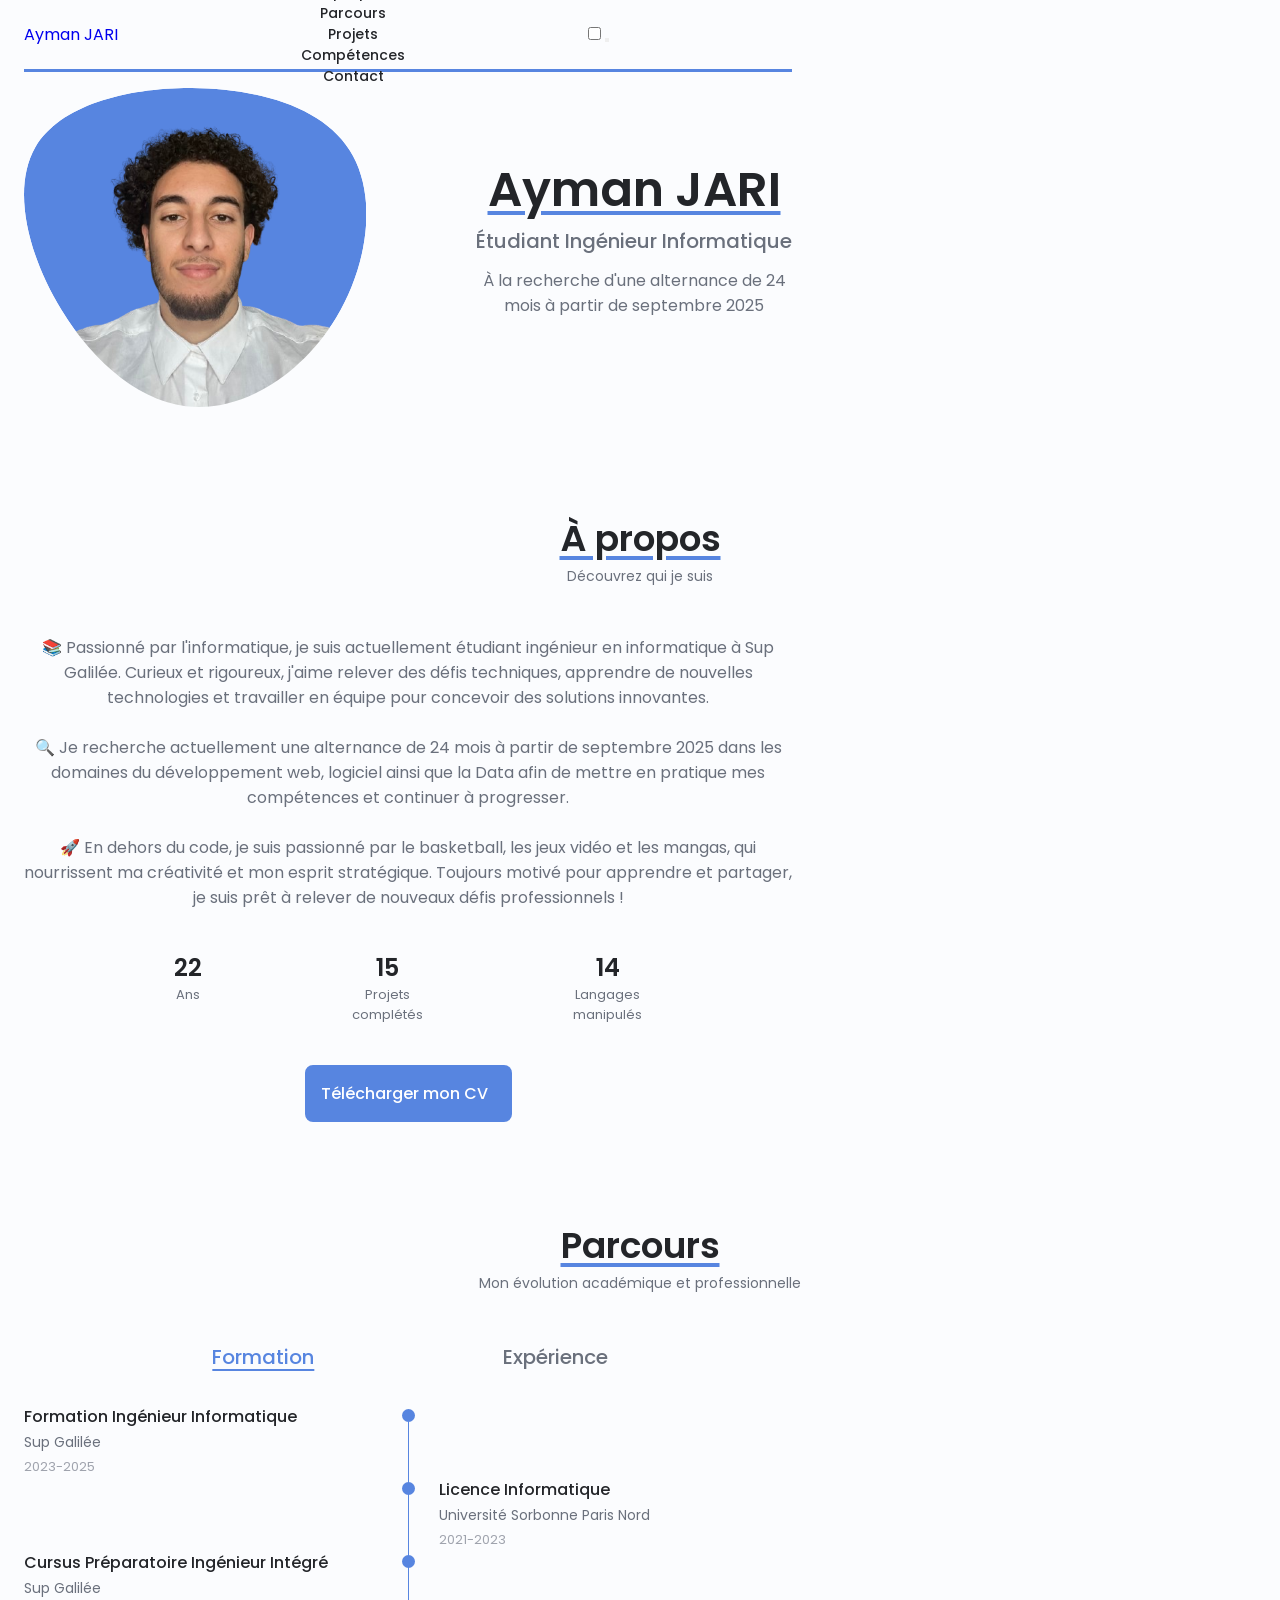
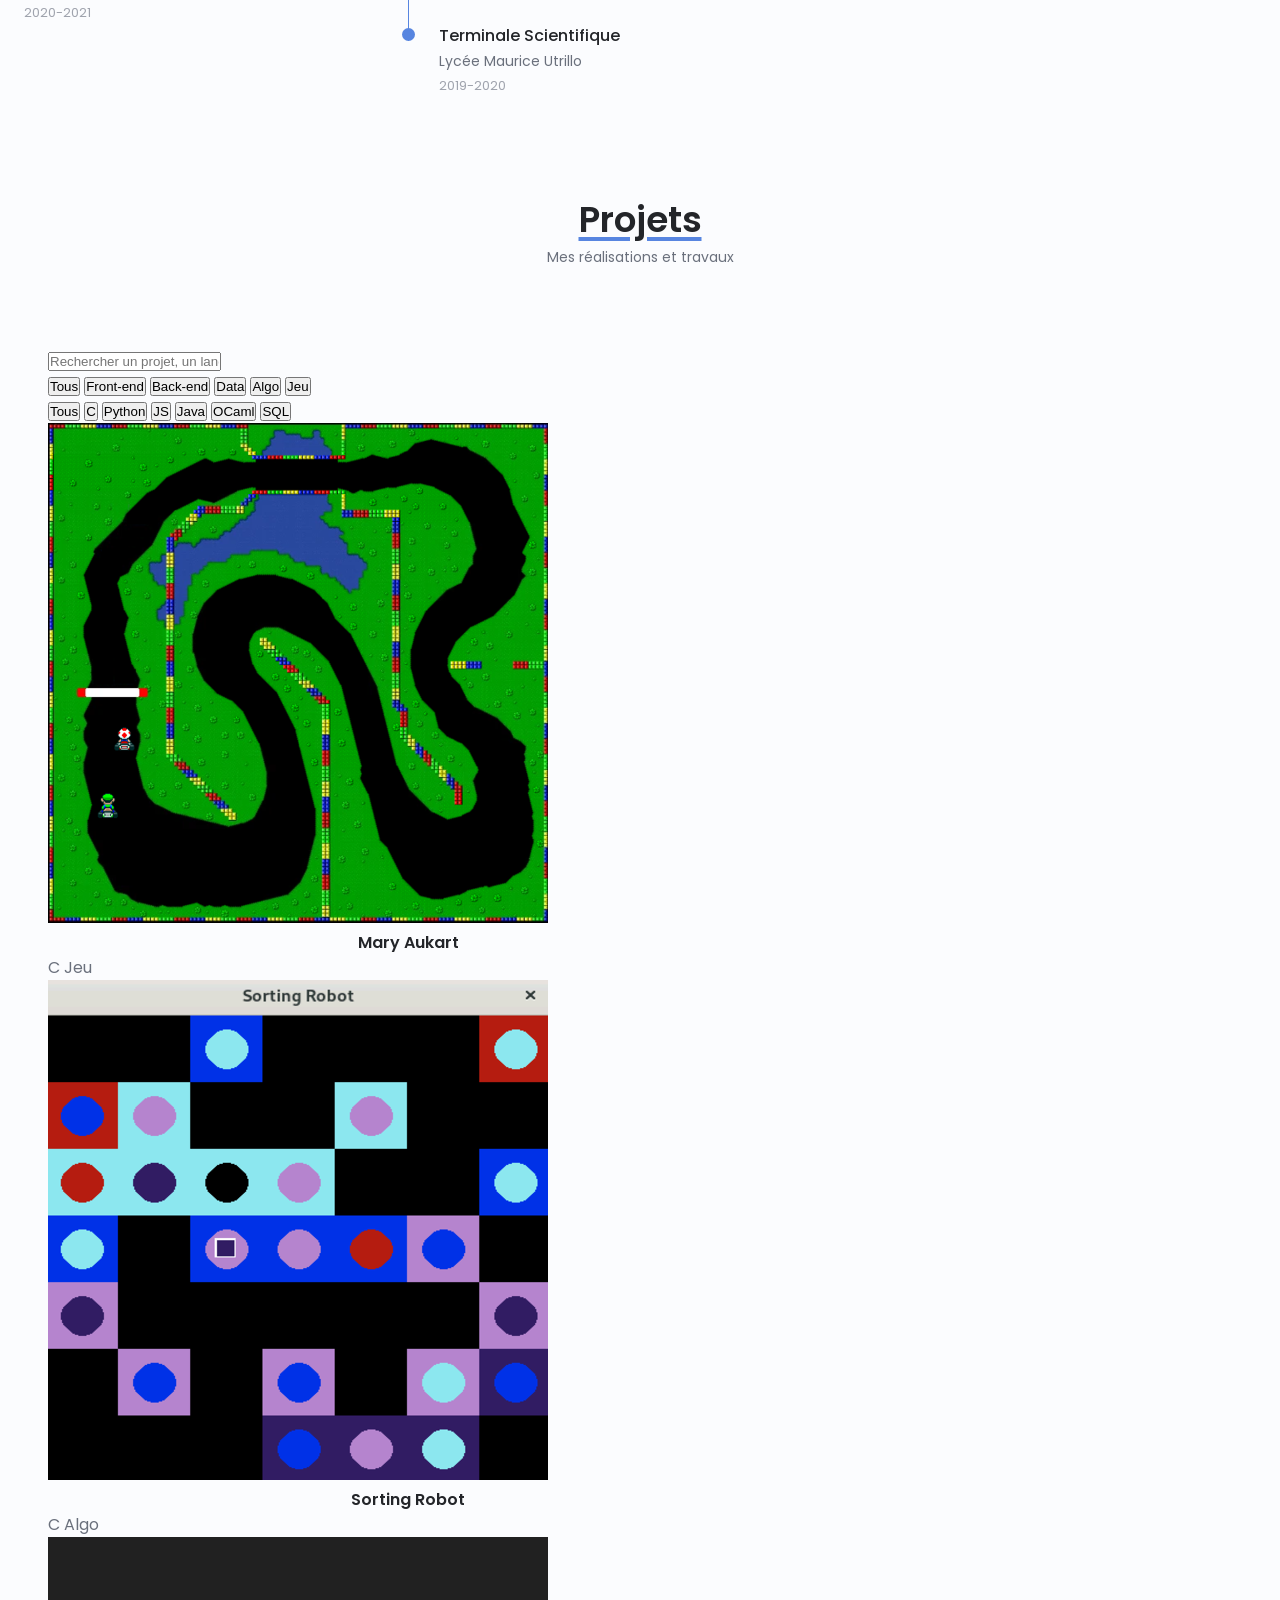
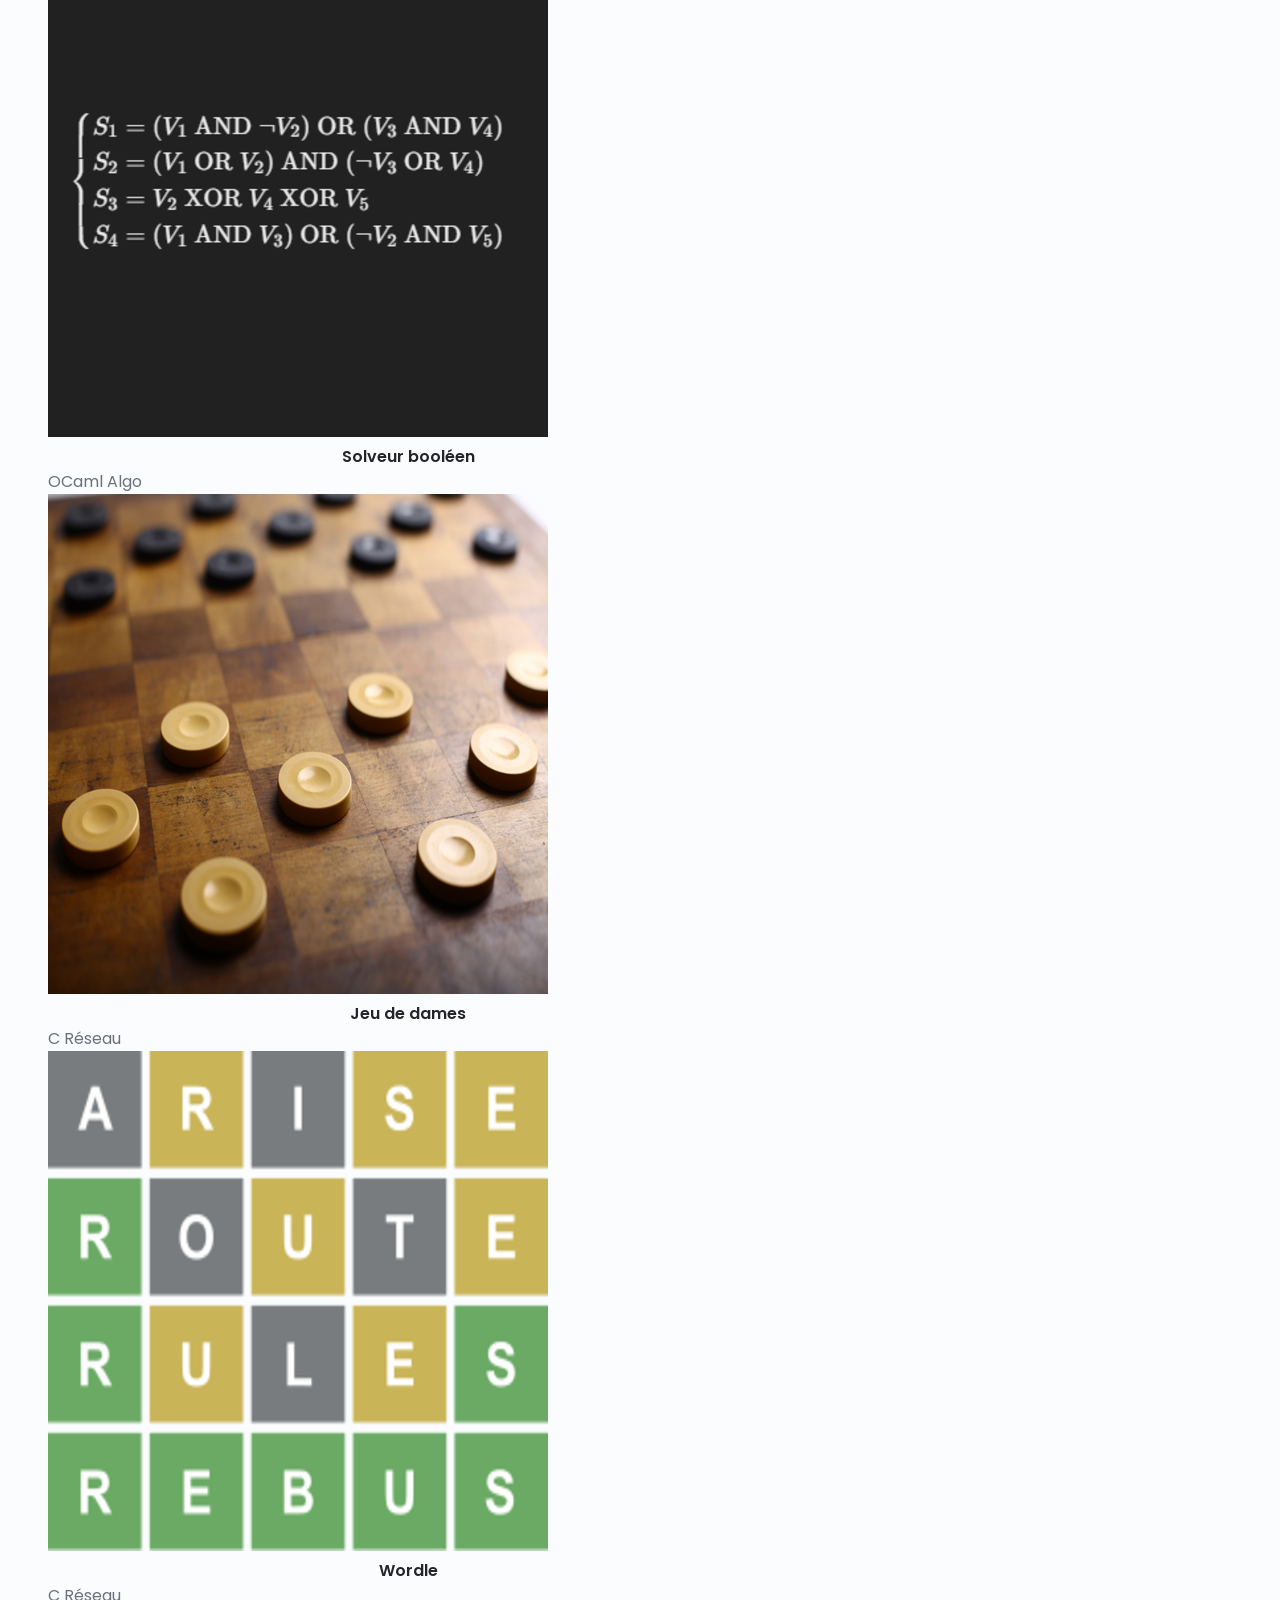
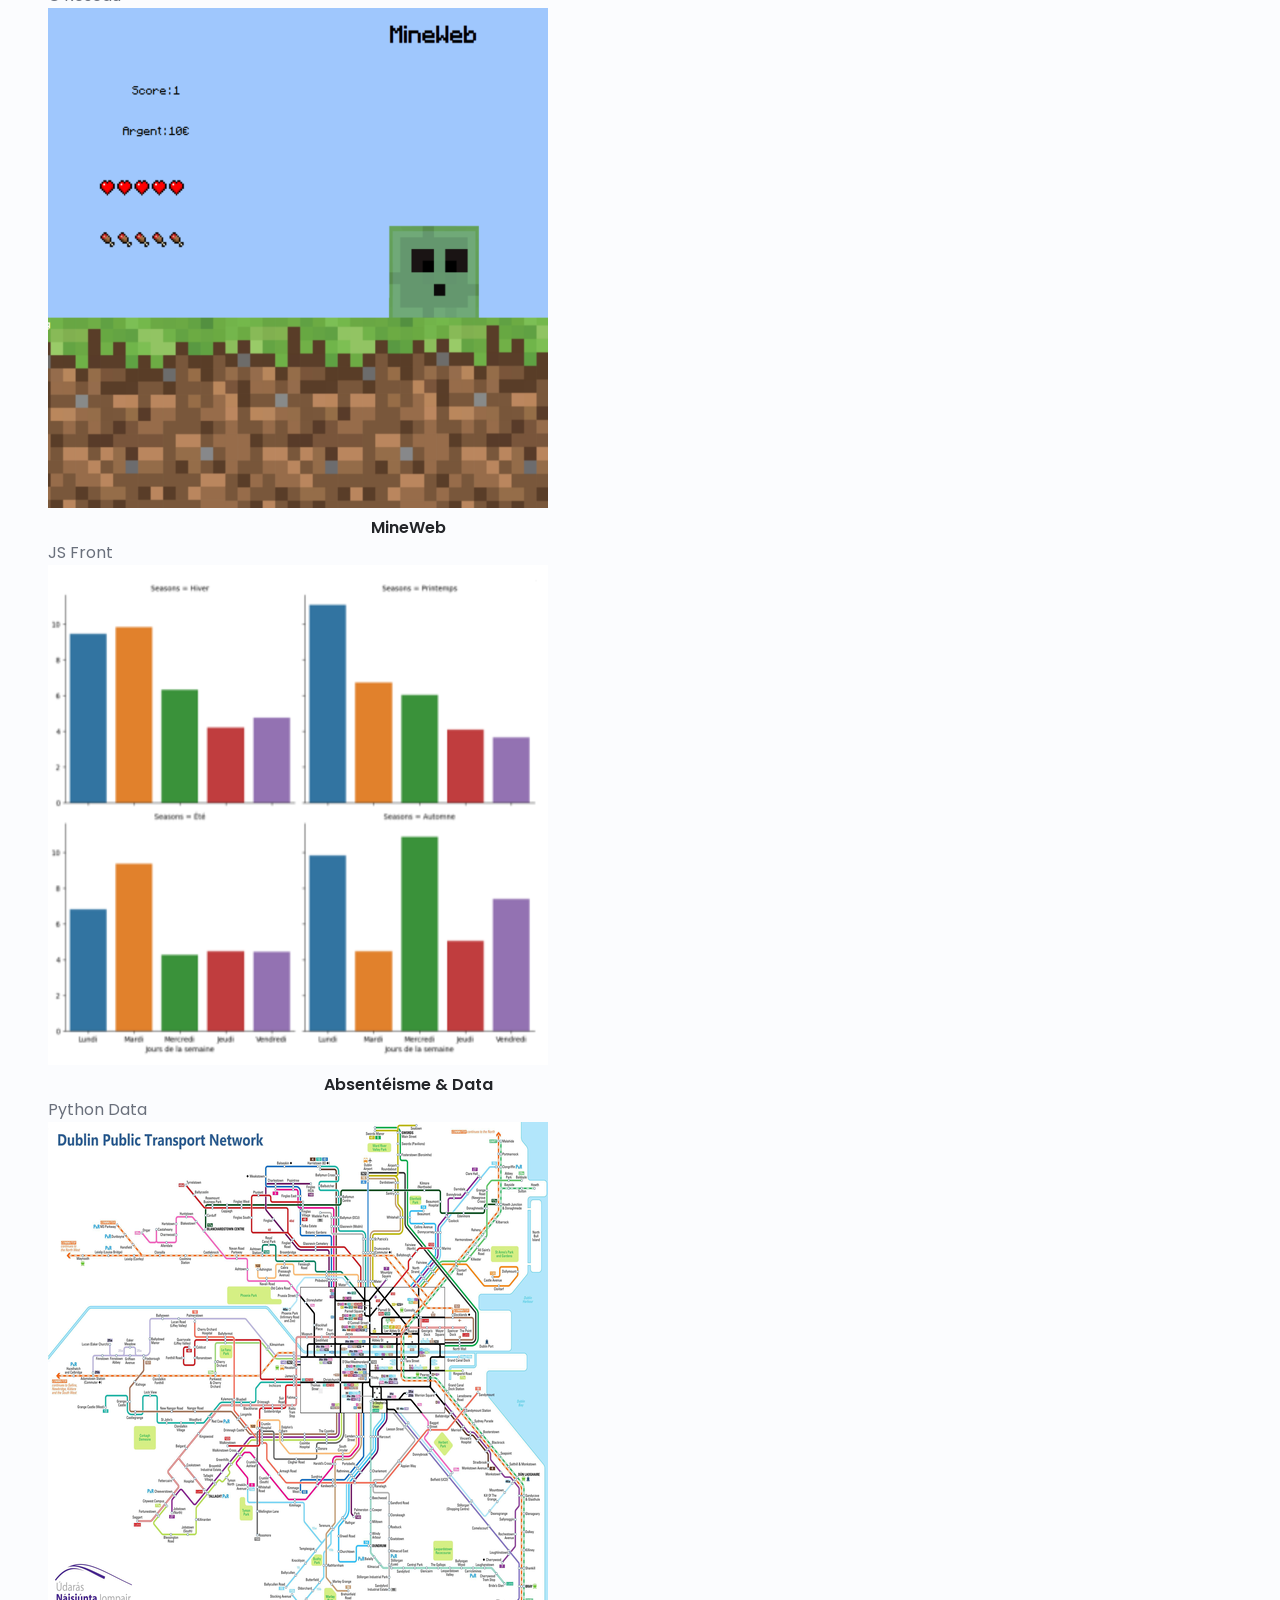
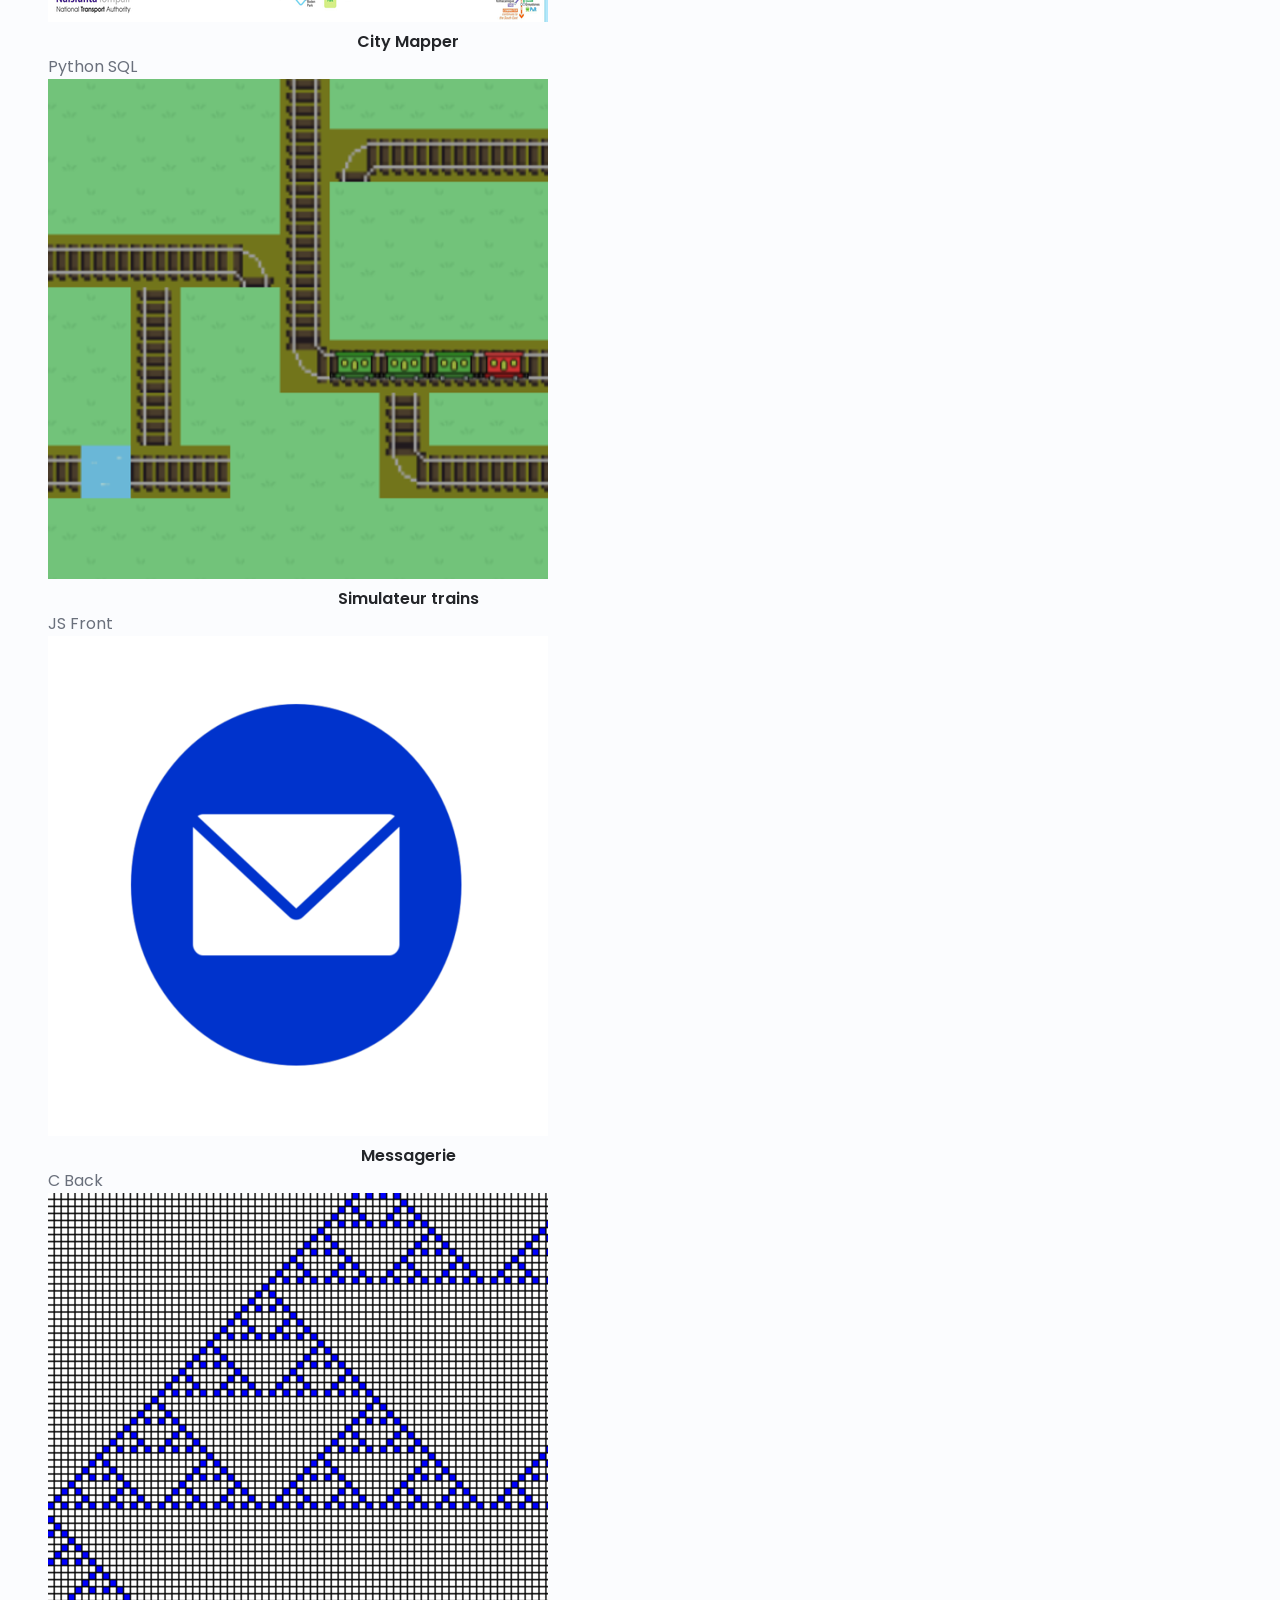
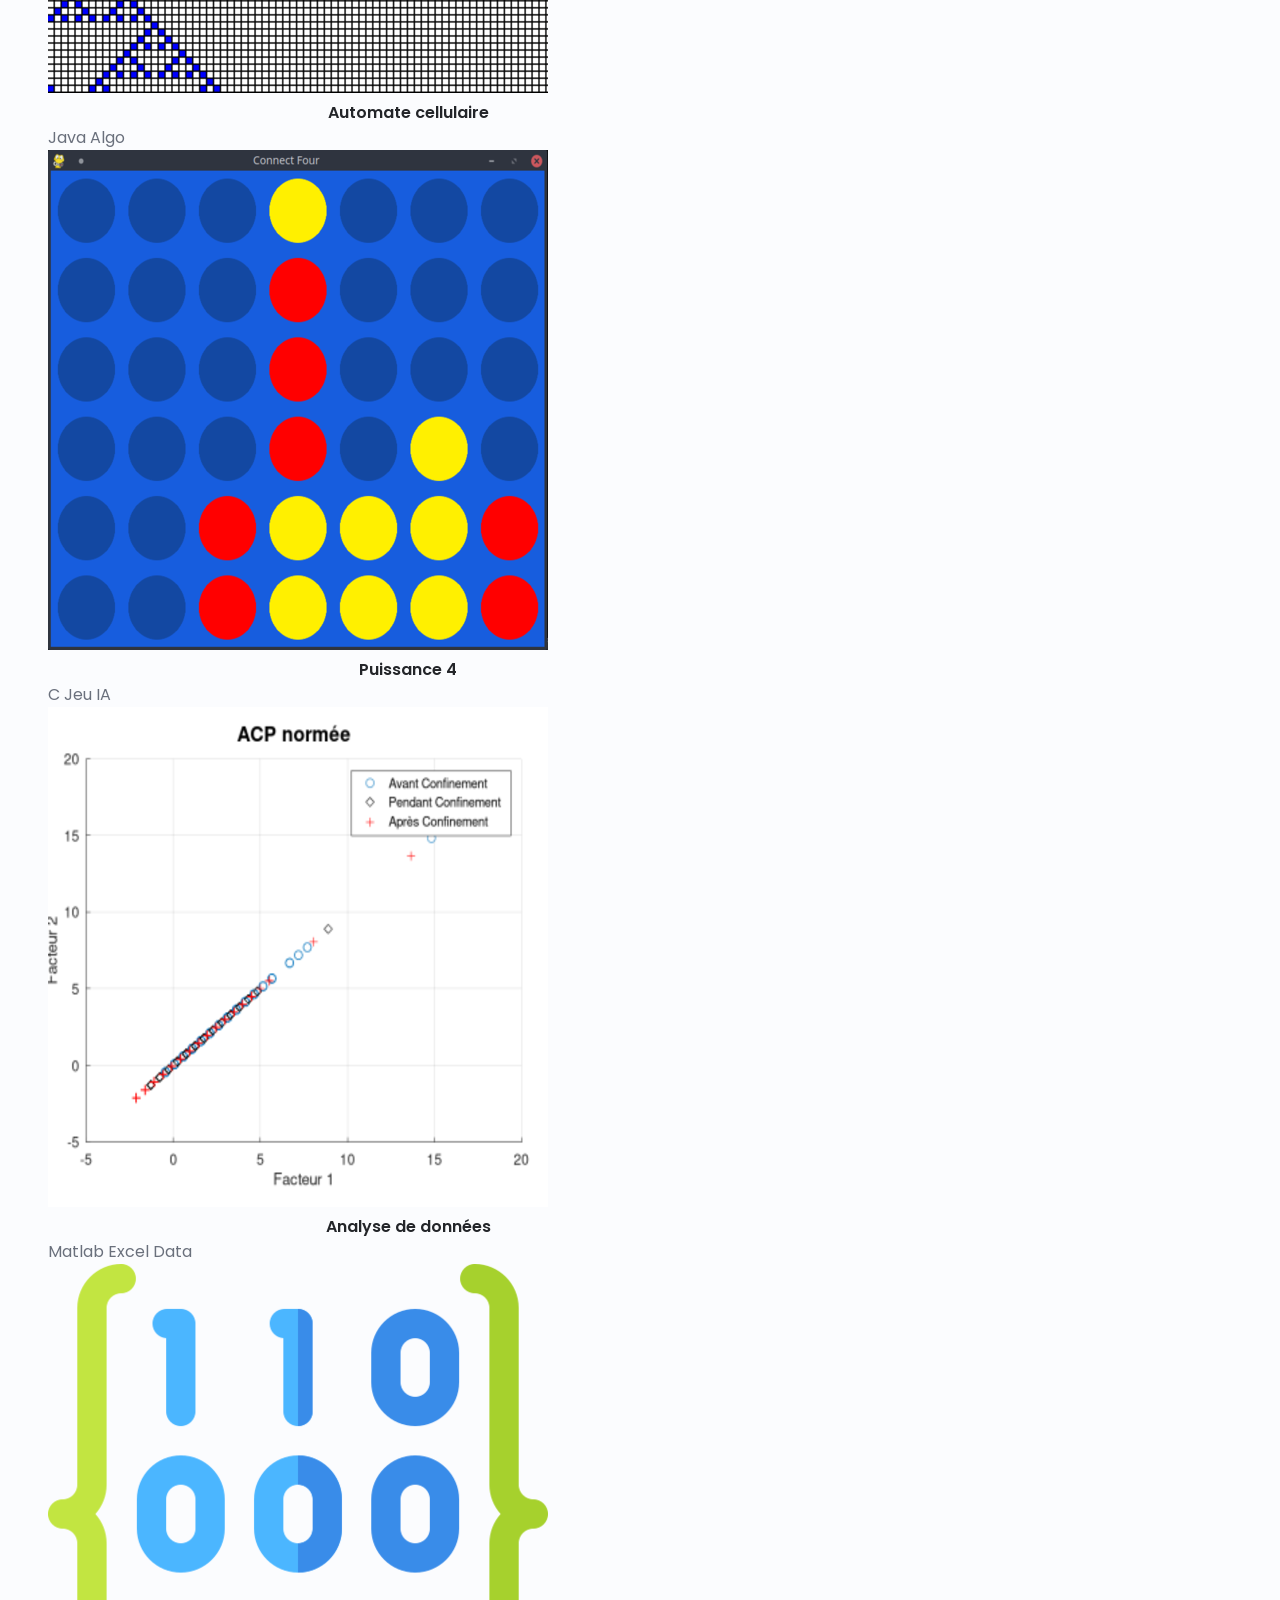
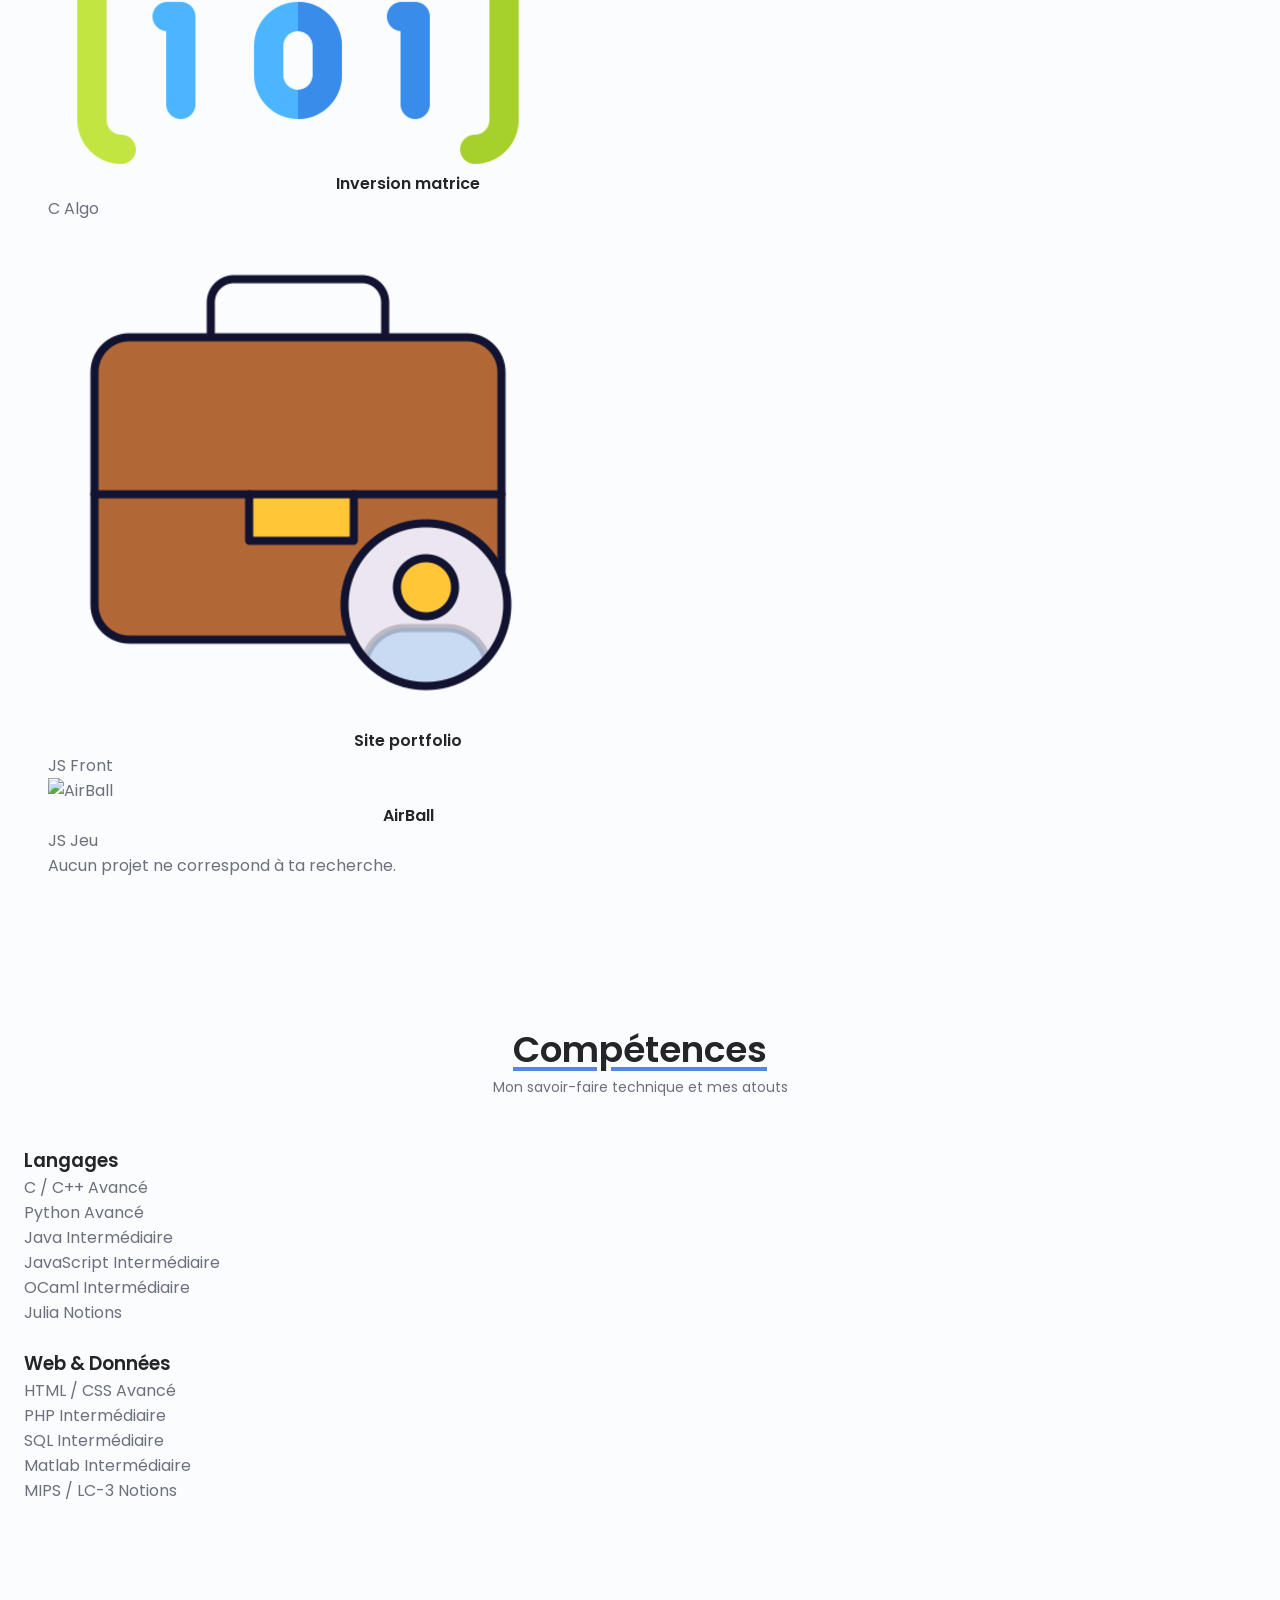
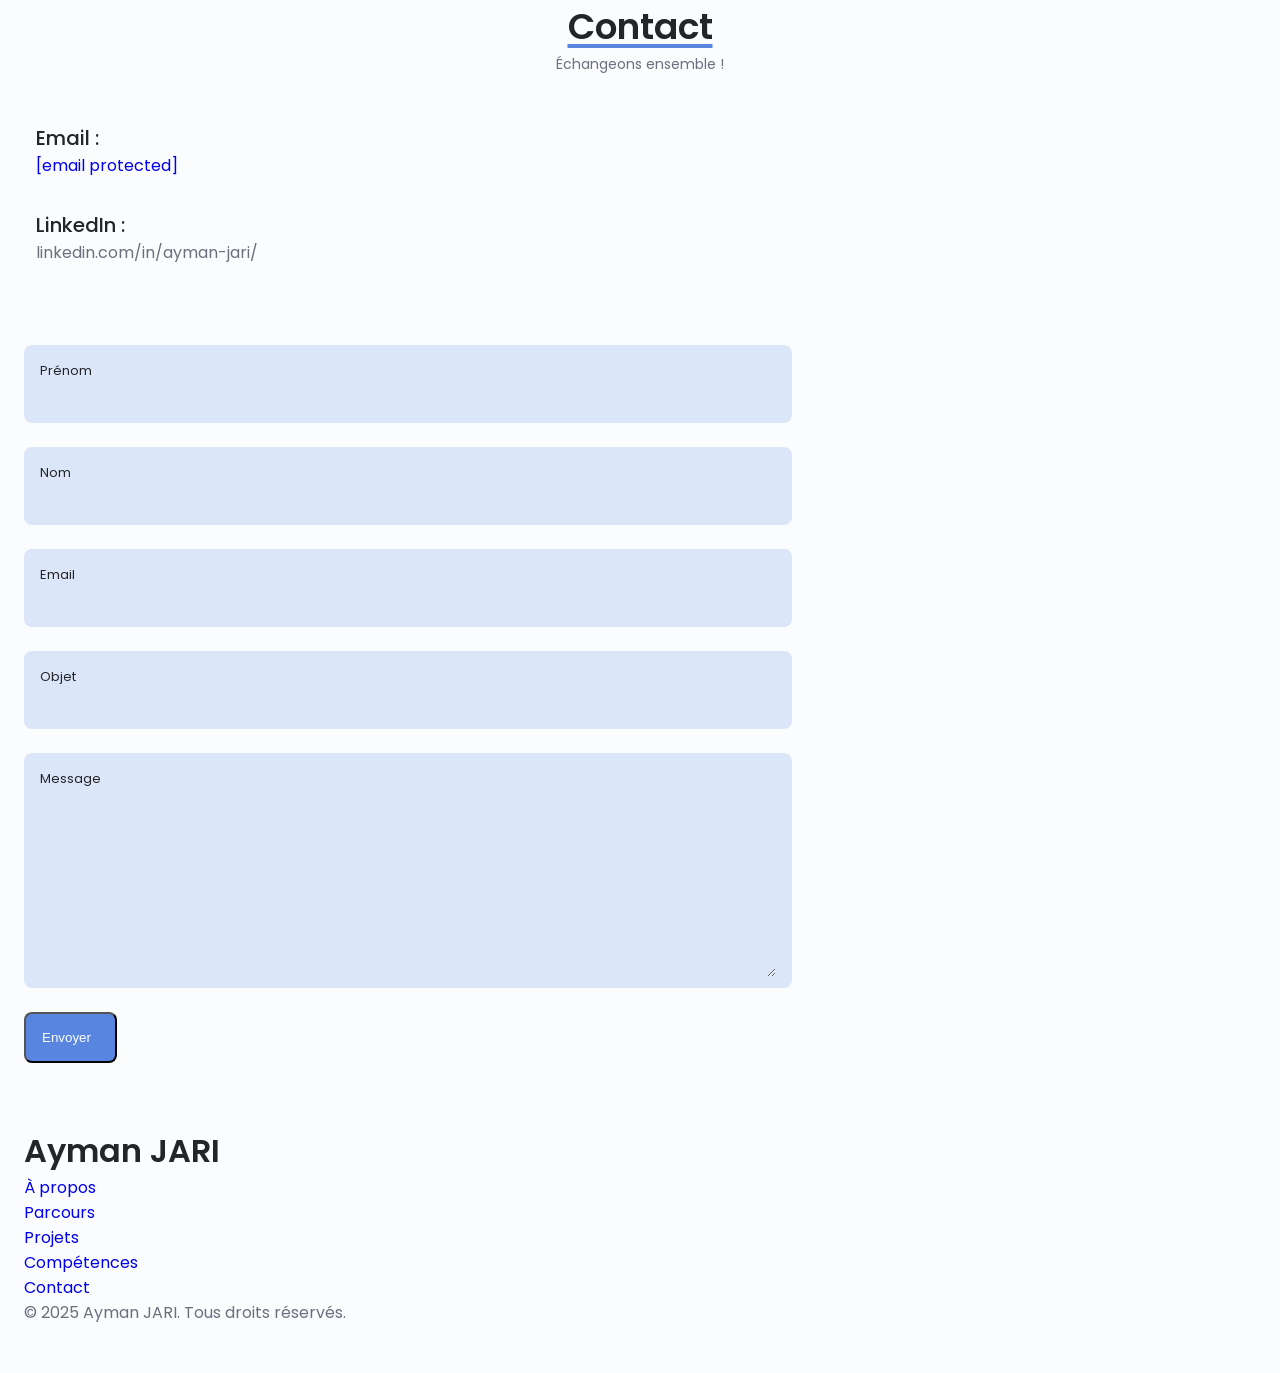
==== index.html @ e2d29548 "Update index.html" ====
<!DOCTYPE html>

<html lang="fr">

<head>
    <meta charset="utf-8" />
    <meta content="width=device-width, initial-scale=1.0" name="viewport" />
    <link href="https://unicons.iconscout.com/release/v4.0.8/css/line.css" rel="stylesheet" />
    <link href="assets/css/styles.css" rel="stylesheet" />
    <link href="assets/img/logo.png" rel="icon" type="image/png" />
    <title>Ayman JARI</title>
</head>

<body>
    <!--==================== HEADER ====================-->
    <header class="header" id="header">
        <nav class="nav conteneur">
            <!-- Logo / Nom -->
            <a class="nav__logo" href="#accueil">Ayman JARI</a>
            <!-- Liens desktop -->
            <ul class="nav__list" id="nav-menu">
                <li><a class="nav__link" href="#propos">À propos</a></li>
                <li><a class="nav__link" href="#parcours">Parcours</a></li>
                <li><a class="nav__link" href="#projets">Projets</a></li>
                <li><a class="nav__link" href="#competences">Compétences</a></li>
                <li><a class="nav__link" href="#contact">Contact</a></li>
            </ul>
            <!-- Droite : toggle dark/light + hamburger -->
            <div class="nav__actions">
                <!-- Switch pill dark/light -->
                <label class="theme-switch" title="Mode sombre / clair">
                    <input id="theme-bouton" type="checkbox" />
                    <span class="theme-switch__track">
                        <span class="theme-switch__thumb">
                            <i class="uil uil-moon theme-switch__icon theme-switch__icon--moon"></i>
                            <i class="uil uil-sun theme-switch__icon theme-switch__icon--sun"></i>
                        </span>
                    </span>
                </label>
                <!-- Hamburger mobile -->
                <button aria-label="Ouvrir le menu" class="nav__hamburger" id="nav-toggle">
                    <span></span>
                    <span></span>
                    <span></span>
                </button>
            </div>
            <!-- Overlay mobile -->
            <div class="nav__overlay" id="nav-overlay"></div>
        </nav>
    </header>
    <!--==================== MAIN ====================-->
    <main class="main">
        <!--==================== ACCUEIL ====================-->
        <section class="accueil section" id="accueil">
            <div class="accueil__conteneur conteneur grille">
                <div class="accueil__contenu grille">
                    <div class="accueil__img">
                        <svg class="accueil__blob" viewbox="0 0 200 187" xmlns="http://www.w3.org/2000/svg"
                            xmlns:xlink="http://www.w3.org/1999/xlink">
                            <mask id="mask0" mask-type="alpha">
                                <path d="M190.312 36.4879C206.582 62.1187 201.309 102.826 182.328 134.186C163.346 165.547 
                                    130.807 187.559 100.226 186.353C69.6454 185.297 41.0228 161.023 21.7403 129.362C2.45775 
                                    97.8511 -7.48481 59.1033 6.67581 34.5279C20.9871 10.1032 59.7028 -0.149132 97.9666 
                                    0.00163737C136.23 0.303176 174.193 10.857 190.312 36.4879Z"></path>
                            </mask>
                            <g mask="url(#mask0)">
                                <path d="M190.312 36.4879C206.582 62.1187 201.309 102.826 182.328 134.186C163.346 
                                    165.547 130.807 187.559 100.226 186.353C69.6454 185.297 41.0228 161.023 21.7403 
                                    129.362C2.45775 97.8511 -7.48481 59.1033 6.67581 34.5279C20.9871 10.1032 59.7028 
                                    -0.149132 97.9666 0.00163737C136.23 0.303176 174.193 10.857 190.312 36.4879Z">
                                </path>
                                <image class="accueil__blob-img" x="20" xlink:href="assets/img/perfil.png" y="-40" />
                            </g>
                        </svg>
                    </div>
                    <div class="accueil__donnees">
                        <h1 class="accueil__titre">Ayman JARI</h1>
                        <h3 class="accueil__soustitre">Étudiant Ingénieur Informatique</h3>
                        <p class="accueil__description">À la recherche d'une alternance de 24 mois à partir de septembre
                            2025</p>
                    </div>
                </div>
            </div>
        </section>
        <!--==================== À PROPOS ====================-->
        <section class="propos section" id="propos">
            <h2 class="section__titre">À propos</h2>
            <span class="section__soustitre">Découvrez qui je suis</span>
            <div class="propos__conteneur conteneur grille">
                <div class="propos__donnees">
                    <p class="propos__description">📚 Passionné par l'informatique, je suis actuellement étudiant
                        ingénieur en informatique à Sup Galilée. Curieux et rigoureux,
                        j'aime relever des défis techniques, apprendre de nouvelles technologies et travailler en équipe
                        pour concevoir des solutions innovantes.<br /><br />

                        🔍 Je recherche actuellement une alternance de 24 mois à partir de septembre 2025 dans les
                        domaines du développement web, logiciel ainsi que la Data
                        afin de mettre en pratique mes compétences et continuer à progresser.<br /><br />

                        🚀 En dehors du code, je suis passionné par le basketball, les jeux vidéo et les mangas, qui
                        nourrissent ma créativité et mon esprit stratégique.
                        Toujours motivé pour apprendre et partager, je suis prêt à relever de nouveaux défis
                        professionnels !</p>
                    <div class="propos__info">
                        <div>
                            <span class="propos__info-titre">22</span>
                            <span class="propos__info-nom">Ans</span>
                        </div>
                        <div>
                            <span class="propos__info-titre">15</span>
                            <span class="propos__info-nom">Projets <br /> complétés</span>
                        </div>
                        <div>
                            <span class="propos__info-titre">14</span>
                            <span class="propos__info-nom">Langages <br /> manipulés</span>
                        </div>
                    </div>
                    <div class="propos__boutons">
                        <a class="bouton bouton--flex" download="" href="assets/pdf/Alexa-Cv.pdf">
                            Télécharger mon CV
                            <i class="uil uil-download-alt bouton__icone"></i>
                        </a>
                    </div>
                </div>
            </div>
        </section>
        <!--==================== PARCOURS ====================-->
        <section class="parcours section" id="parcours">
            <h2 class="section__titre">Parcours</h2>
            <span class="section__soustitre">Mon évolution académique et professionnelle</span>
            <div class="parcours__conteneur conteneur">
                <div class="parcours__tabs">
                    <div class="parcours__bouton bouton--flex parcours__actif" data-target="#formation">
                        <i class="uil uil-graduation-cap parcours__icone"></i>
                        Formation
                    </div>
                    <div class="parcours__bouton bouton--flex" data-target="#experience">
                        <i class="uil uil-briefcase parcours__icone"></i>
                        Expérience
                    </div>
                </div>
                <div class="parcours__sections">
                    <!--==================== PARCOURS FORMATION ====================-->
                    <div class="parcours__contenu parcours__actif" data-content="" id="formation">
                        <div class="parcours__donnees">
                            <div>
                                <h3 class="parcours__titre">Formation Ingénieur Informatique</h3>
                                <span class="parcours__soustitre">Sup Galilée</span>
                                <div class="parcours__calendrier">
                                    <i class="uil uil-calendar-alt"></i>
                                    2023-2025
                                </div>
                            </div>
                            <div>
                                <span class="parcours__ronds"></span>
                                <span class="parcours__ligne"></span>
                            </div>
                        </div>
                        <div class="parcours__donnees">
                            <div></div>
                            <div>
                                <span class="parcours__ronds"></span>
                                <span class="parcours__ligne"></span>
                            </div>
                            <div>
                                <h3 class="parcours__titre">Licence Informatique</h3>
                                <span class="parcours__soustitre">Université Sorbonne Paris Nord</span>
                                <div class="parcours__calendrier">
                                    <i class="uil uil-calendar-alt"></i>
                                    2021-2023
                                </div>
                            </div>
                        </div>
                        <div class="parcours__donnees">
                            <div>
                                <h3 class="parcours__titre">Cursus Préparatoire Ingénieur Intégré</h3>
                                <span class="parcours__soustitre">Sup Galilée</span>
                                <div class="parcours__calendrier">
                                    <i class="uil uil-calendar-alt"></i>
                                    2020-2021
                                </div>
                            </div>
                            <div>
                                <span class="parcours__ronds"></span>
                                <span class="parcours__ligne"></span>
                            </div>
                        </div>
                        <div class="parcours__donnees">
                            <div></div>
                            <div>
                                <span class="parcours__ronds"></span>
                            </div>
                            <div>
                                <h3 class="parcours__titre">Terminale Scientifique</h3>
                                <span class="parcours__soustitre">Lycée Maurice Utrillo</span>
                                <div class="parcours__calendrier">
                                    <i class="uil uil-calendar-alt"></i>
                                    2019-2020
                                </div>
                            </div>
                        </div>
                    </div>
                    <!--==================== PARCOURS EXPERIENCE ====================-->
                    <div class="parcours__contenu" data-content="" id="experience">
                        <div class="parcours__donnees">
                            <div>
                                <h3 class="parcours__titre">Professeur particulier en Mathématiques</h3>
                                <span class="parcours__soustitre">Complétude</span>
                                <div class="parcours__calendrier">
                                    <i class="uil uil-calendar-alt"></i>
                                    Jan. 2025 - Aujourd'hui
                                </div>
                            </div>
                            <div>
                                <span class="parcours__ronds"></span>
                                <span class="parcours__ligne"></span>
                            </div>
                        </div>
                        <div class="parcours__donnees">
                            <div></div>
                            <div>
                                <span class="parcours__ronds"></span>
                                <span class="parcours__ligne"></span>
                            </div>
                            <div>
                                <h3 class="parcours__titre">Chauffeur Livreur Polyvalent</h3>
                                <span class="parcours__soustitre">Star Service</span>
                                <div class="parcours__calendrier">
                                    <i class="uil uil-calendar-alt"></i>
                                    Sep. 2024 - Nov. 2024
                                </div>
                            </div>
                        </div>
                        <div class="parcours__donnees">
                            <div>
                                <h3 class="parcours__titre">Tuteur en Informatique</h3>
                                <span class="parcours__soustitre">Université Sorbonne Paris Nord</span>
                                <div class="parcours__calendrier">
                                    <i class="uil uil-calendar-alt"></i>
                                    Fev. 2024 - Mai 2024
                                </div>
                            </div>
                            <div>
                                <span class="parcours__ronds"></span>
                                <span class="parcours__ligne"></span>
                            </div>
                        </div>
                        <div class="parcours__donnees">
                            <div></div>
                            <div>
                                <span class="parcours__ronds"></span>
                            </div>
                            <div>
                                <h3 class="parcours__titre">Développeur Front-End &amp; Data Analyst</h3>
                                <span class="parcours__soustitre">Ministère de la Culture</span>
                                <div class="parcours__calendrier">
                                    <i class="uil uil-calendar-alt"></i>
                                    Juin 2023 - Juillet 2023
                                </div>
                            </div>
                        </div>
                    </div>
                </div>
            </div>
        </section>
        <!--==================== PROJETS ====================-->
        <section class="projets section" id="projets">
            <h2 class="section__titre">Projets</h2>
            <span class="section__soustitre">Mes réalisations et travaux</span>
            <div class="projets__conteneur conteneur">
                <!-- Toolbar : recherche + filtres -->
                <div class="projets__toolbar">
                    <div class="projets__search-wrap">
                        <i class="uil uil-search"></i>
                        <input class="projets__search" id="projets-search"
                            placeholder="Rechercher un projet, un langage…" type="text" />
                    </div>
                    <div class="projets__filtres" id="filtres-type">
                        <button class="filtre__btn actif" data-type="tous">Tous</button>
                        <button class="filtre__btn" data-type="front">Front-end</button>
                        <button class="filtre__btn" data-type="back">Back-end</button>
                        <button class="filtre__btn" data-type="data">Data</button>
                        <button class="filtre__btn" data-type="algo">Algo</button>
                        <button class="filtre__btn" data-type="jeu">Jeu</button>
                    </div>
                    <div class="filtres__sep"></div>
                    <div class="projets__filtres" id="filtres-lang">
                        <button class="filtre__btn actif" data-lang="tous">Tous</button>
                        <button class="filtre__btn" data-lang="C">C</button>
                        <button class="filtre__btn" data-lang="Python">Python</button>
                        <button class="filtre__btn" data-lang="JavaScript">JS</button>
                        <button class="filtre__btn" data-lang="Java">Java</button>
                        <button class="filtre__btn" data-lang="OCaml">OCaml</button>
                        <button class="filtre__btn" data-lang="SQL">SQL</button>
                    </div>
                </div>
                <!-- Grille projets -->
                <ul class="projets__liste" id="projets-liste">
                    <!-- data-type : type(s) du projet  -->
                    <!-- data-lang : langage(s) principal -->
                    <!-- data-search : mots-clés recherchables -->
                    <!-- Projet 1 – Mary Aukart -->
                    <li class="projet__carte" data-lang="C" data-opens-modal="modal-projet-0"
                        data-search="mary aukart jeu course vue dessus solo duo personnage circuit musique c"
                        data-type="jeu front">
                        <div class="projet__thumb">
                            <img alt="Mary Aukart" src="assets/img/projets/mary_aukart.png" />
                        </div>
                        <div class="projet__infos">
                            <h3 class="projet__titre">Mary Aukart</h3>
                            <div class="projet__tags">
                                <span class="projet__tag">C</span>
                                <span class="projet__tag">Jeu</span>
                            </div>
                        </div>

                    </li>
                    <!-- Projet 2 – Game Sorting Robot -->
                    <li class="projet__carte" data-lang="C" data-opens-modal="modal-projet-1"
                        data-search="sorting robot tri grille algorithme avl liste chaînée circulaire c"
                        data-type="algo">
                        <div class="projet__thumb">
                            <img alt="Game Sorting Robot" src="assets/img/projets/sorting_robot.png" />
                        </div>
                        <div class="projet__infos">
                            <h3 class="projet__titre">Sorting Robot</h3>
                            <div class="projet__tags">
                                <span class="projet__tag">C</span>
                                <span class="projet__tag">Algo</span>
                            </div>
                        </div>

                    </li>
                    <!-- Projet 3 – Solveur booléen -->
                    <li class="projet__carte" data-lang="OCaml" data-opens-modal="modal-projet-2"
                        data-search="solveur booléen ocaml équations combinaisons variables" data-type="algo">
                        <div class="projet__thumb">
                            <img alt="Solveur booléen" src="assets/img/projets/solveur_booleen.png" />
                        </div>
                        <div class="projet__infos">
                            <h3 class="projet__titre">Solveur booléen</h3>
                            <div class="projet__tags">
                                <span class="projet__tag">OCaml</span>
                                <span class="projet__tag">Algo</span>
                            </div>
                        </div>

                    </li>
                    <!-- Projet 4 – Jeu de dames -->
                    <li class="projet__carte" data-lang="C" data-opens-modal="modal-projet-3"
                        data-search="dames jeu réseau client serveur socket tcp c" data-type="jeu back">
                        <div class="projet__thumb">
                            <img alt="Jeu de dames" src="assets/img/projets/dames.png" />
                        </div>
                        <div class="projet__infos">
                            <h3 class="projet__titre">Jeu de dames</h3>
                            <div class="projet__tags">
                                <span class="projet__tag">C</span>
                                <span class="projet__tag">Réseau</span>
                            </div>
                        </div>

                    </li>
                    <!-- Projet 5 – Wordle -->
                    <li class="projet__carte" data-lang="C" data-opens-modal="modal-projet-4"
                        data-search="wordle jeu lettres socket serveur client c" data-type="jeu back">
                        <div class="projet__thumb">
                            <img alt="Wordle" src="assets/img/projets/wordle.png" />
                        </div>
                        <div class="projet__infos">
                            <h3 class="projet__titre">Wordle</h3>
                            <div class="projet__tags">
                                <span class="projet__tag">C</span>
                                <span class="projet__tag">Réseau</span>
                            </div>
                        </div>

                    </li>
                    <!-- Projet 6 – MineWeb -->
                    <li class="projet__carte" data-lang="JavaScript" data-opens-modal="modal-projet-5"
                        data-search="mineweb minecraft monstre interface web js html css son pixel"
                        data-type="front jeu">
                        <div class="projet__thumb">
                            <img alt="MineWeb" src="assets/img/projets/mineweb.png" />
                        </div>
                        <div class="projet__infos">
                            <h3 class="projet__titre">MineWeb</h3>
                            <div class="projet__tags">
                                <span class="projet__tag">JS</span>
                                <span class="projet__tag">Front</span>
                            </div>
                        </div>

                    </li>
                    <!-- Projet 7 – Absentéisme -->
                    <li class="projet__carte" data-lang="Python" data-opens-modal="modal-projet-6"
                        data-search="absentéisme data python visualisation graphique analyse entreprise brésil"
                        data-type="data">
                        <div class="projet__thumb">
                            <img alt="Absentéisme et Data" src="assets/img/projets/vdd.png" />
                        </div>
                        <div class="projet__infos">
                            <h3 class="projet__titre">Absentéisme &amp; Data</h3>
                            <div class="projet__tags">
                                <span class="projet__tag">Python</span>
                                <span class="projet__tag">Data</span>
                            </div>
                        </div>

                    </li>
                    <!-- Projet 8 – City Mapper -->
                    <li class="projet__carte" data-lang="Python SQL" data-opens-modal="modal-projet-7"
                        data-search="city mapper dublin transport trajet itinéraire python sql graphe"
                        data-type="data back">
                        <div class="projet__thumb">
                            <img alt="City Mapper" src="assets/img/projets/city_mapper.png" />
                        </div>
                        <div class="projet__infos">
                            <h3 class="projet__titre">City Mapper</h3>
                            <div class="projet__tags">
                                <span class="projet__tag">Python</span>
                                <span class="projet__tag">SQL</span>
                            </div>
                        </div>

                    </li>
                    <!-- Projet 9 – Simulateur de trains -->
                    <li class="projet__carte" data-lang="JavaScript" data-opens-modal="modal-projet-8"
                        data-search="trains simulateur réseau ferroviaire rails wagons gares js html css"
                        data-type="front">
                        <div class="projet__thumb">
                            <img alt="Simulateur de trains" src="assets/img/projets/train.png" />
                        </div>
                        <div class="projet__infos">
                            <h3 class="projet__titre">Simulateur trains</h3>
                            <div class="projet__tags">
                                <span class="projet__tag">JS</span>
                                <span class="projet__tag">Front</span>
                            </div>
                        </div>

                    </li>
                    <!-- Projet 10 – Messagerie -->
                    <li class="projet__carte" data-lang="C" data-opens-modal="modal-projet-9"
                        data-search="messagerie chat temps réel client serveur threads socket c" data-type="back">
                        <div class="projet__thumb">
                            <img alt="Messagerie" src="assets/img/projets/messagerie.png" />
                        </div>
                        <div class="projet__infos">
                            <h3 class="projet__titre">Messagerie</h3>
                            <div class="projet__tags">
                                <span class="projet__tag">C</span>
                                <span class="projet__tag">Back</span>
                            </div>
                        </div>

                    </li>
                    <!-- Projet 11 – Automate cellulaire -->
                    <li class="projet__carte" data-lang="Java" data-opens-modal="modal-projet-10"
                        data-search="automate cellulaire java xml jeu de la vie sierpinski grille simulation"
                        data-type="algo">
                        <div class="projet__thumb">
                            <img alt="Automate cellulaire" src="assets/img/projets/automate.png" />
                        </div>
                        <div class="projet__infos">
                            <h3 class="projet__titre">Automate cellulaire</h3>
                            <div class="projet__tags">
                                <span class="projet__tag">Java</span>
                                <span class="projet__tag">Algo</span>
                            </div>
                        </div>

                    </li>
                    <!-- Projet 12 – Puissance 4 -->
                    <li class="projet__carte" data-lang="C" data-opens-modal="modal-projet-11"
                        data-search="puissance 4 ia minimax intelligence artificielle jeu c terminal"
                        data-type="jeu algo">
                        <div class="projet__thumb">
                            <img alt="Puissance 4" src="assets/img/projets/puissance4.png" />
                        </div>
                        <div class="projet__infos">
                            <h3 class="projet__titre">Puissance 4</h3>
                            <div class="projet__tags">
                                <span class="projet__tag">C</span>
                                <span class="projet__tag">Jeu</span>
                                <span class="projet__tag">IA</span>
                            </div>
                        </div>

                    </li>
                    <!-- Projet 13 – Analyse de données -->
                    <li class="projet__carte" data-lang="Python" data-opens-modal="modal-projet-12"
                        data-search="analyse données covid logements yvelines hauts-de-seine matlab excel acp chi2 statistiques"
                        data-type="data">
                        <div class="projet__thumb">
                            <img alt="Analyse de données" src="assets/img/projets/add.png" />
                        </div>
                        <div class="projet__infos">
                            <h3 class="projet__titre">Analyse de données</h3>
                            <div class="projet__tags">
                                <span class="projet__tag">Matlab</span>
                                <span class="projet__tag">Excel</span>
                                <span class="projet__tag">Data</span>
                            </div>
                        </div>

                    </li>
                    <!-- Projet 14 – Inversion de matrice -->
                    <li class="projet__carte" data-lang="C" data-opens-modal="modal-projet-13"
                        data-search="inversion matrice schur bloc stabilité numérique c" data-type="algo">
                        <div class="projet__thumb">
                            <img alt="Inversion de matrice" src="assets/img/projets/matrice.png" />
                        </div>
                        <div class="projet__infos">
                            <h3 class="projet__titre">Inversion matrice</h3>
                            <div class="projet__tags">
                                <span class="projet__tag">C</span>
                                <span class="projet__tag">Algo</span>
                            </div>
                        </div>

                    </li>
                    <!-- Projet 15 – Portfolio -->
                    <li class="projet__carte" data-lang="JavaScript" data-opens-modal="modal-projet-14"
                        data-search="portfolio site web html css javascript php navigation" data-type="front">
                        <div class="projet__thumb">
                            <img alt="Site portfolio" src="assets/img/projets/portfolio.png" />
                        </div>
                        <div class="projet__infos">
                            <h3 class="projet__titre">Site portfolio</h3>
                            <div class="projet__tags">
                                <span class="projet__tag">JS</span>
                                <span class="projet__tag">Front</span>
                            </div>
                        </div>

                    </li>
                    <!-- Projet 16 – AirBall -->
                    <li class="projet__carte" data-lang="JavaScript" data-opens-modal="modal-projet-15"
                        data-search="airball basketball jeu navigateur html css js" data-type="jeu front">
                        <div class="projet__thumb">
                            <img alt="AirBall" src="assets/img/projets/airball.png" />
                        </div>
                        <div class="projet__infos">
                            <h3 class="projet__titre">AirBall</h3>
                            <div class="projet__tags">
                                <span class="projet__tag">JS</span>
                                <span class="projet__tag">Jeu</span>
                            </div>
                        </div>

                    </li>
                    <!-- Message aucun résultat -->
                    <li class="projets__vide" id="projets-vide">Aucun projet ne correspond à ta recherche.</li>
                </ul>
            </div>
        </section>
        <!--==================== COMPETENCES ====================-->
        <section class="competences section" id="competences">
            <h2 class="section__titre">Compétences</h2>
            <span class="section__soustitre">Mon savoir-faire technique et mes atouts</span>
            <div class="competences__conteneur conteneur grille">
                <div class="competences__groupe">
                    <h3 class="competences__groupe-titre">
                        <i class="uil uil-brackets-curly"></i> Langages
                    </h3>
                    <div class="competences__liste">
                        <div class="competences__item">
                            <i class="uil uil-check-circle competences__icone"></i>
                            <div>
                                <span class="competences__nom">C / C++</span>
                                <span class="competences__niveau">Avancé</span>
                            </div>
                        </div>
                        <div class="competences__item">
                            <i class="uil uil-check-circle competences__icone"></i>
                            <div>
                                <span class="competences__nom">Python</span>
                                <span class="competences__niveau">Avancé</span>
                            </div>
                        </div>
                        <div class="competences__item">
                            <i class="uil uil-check-circle competences__icone"></i>
                            <div>
                                <span class="competences__nom">Java</span>
                                <span class="competences__niveau">Intermédiaire</span>
                            </div>
                        </div>
                        <div class="competences__item">
                            <i class="uil uil-check-circle competences__icone"></i>
                            <div>
                                <span class="competences__nom">JavaScript</span>
                                <span class="competences__niveau">Intermédiaire</span>
                            </div>
                        </div>
                        <div class="competences__item">
                            <i class="uil uil-check-circle competences__icone"></i>
                            <div>
                                <span class="competences__nom">OCaml</span>
                                <span class="competences__niveau">Intermédiaire</span>
                            </div>
                        </div>
                        <div class="competences__item">
                            <i class="uil uil-check-circle competences__icone"></i>
                            <div>
                                <span class="competences__nom">Julia</span>
                                <span class="competences__niveau">Notions</span>
                            </div>
                        </div>
                    </div>
                </div>
                <div class="competences__groupe">
                    <h3 class="competences__groupe-titre">
                        <i class="uil uil-window-section"></i> Web &amp; Données
                    </h3>
                    <div class="competences__liste">
                        <div class="competences__item">
                            <i class="uil uil-check-circle competences__icone"></i>
                            <div>
                                <span class="competences__nom">HTML / CSS</span>
                                <span class="competences__niveau">Avancé</span>
                            </div>
                        </div>
                        <div class="competences__item">
                            <i class="uil uil-check-circle competences__icone"></i>
                            <div>
                                <span class="competences__nom">PHP</span>
                                <span class="competences__niveau">Intermédiaire</span>
                            </div>
                        </div>
                        <div class="competences__item">
                            <i class="uil uil-check-circle competences__icone"></i>
                            <div>
                                <span class="competences__nom">SQL</span>
                                <span class="competences__niveau">Intermédiaire</span>
                            </div>
                        </div>
                        <div class="competences__item">
                            <i class="uil uil-check-circle competences__icone"></i>
                            <div>
                                <span class="competences__nom">Matlab</span>
                                <span class="competences__niveau">Intermédiaire</span>
                            </div>
                        </div>
                        <div class="competences__item">
                            <i class="uil uil-check-circle competences__icone"></i>
                            <div>
                                <span class="competences__nom">MIPS / LC-3</span>
                                <span class="competences__niveau">Notions</span>
                            </div>
                        </div>
                    </div>
                </div>
            </div>
        </section>
        <!--==================== CONTACT ====================-->
        <section class="contact section" id="contact">
            <h2 class="section__titre">Contact</h2>
            <span class="section__soustitre">Échangeons ensemble !</span>
            <div class="contact__conteneur conteneur grille">
                <div>
                    <div class="contact__information">
                        <i class="uil uil-envelope-alt contact__icone"></i>
                        <div>
                            <h3 class="contact__titre">Email :</h3>
                            <span class="contact__soustitre"><a href="/cdn-cgi/l/email-protection" class="__cf_email__"
                                    data-cfemail="5a3b23373b3474303b28331a3f3e2f742f34332c772a3b2833296b69743c28">[email&#160;protected]</a></span>
                        </div>
                    </div>
                    <div class="contact__information">
                        <i class="uil uil-linkedin contact__icone"></i>
                        <div>
                            <h3 class="contact__titre">LinkedIn :</h3>
                            <a class="contact__soustitre" href="https://www.linkedin.com/in/ayman-jari/"
                                target="_blank">
                                linkedin.com/in/ayman-jari/
                            </a>
                        </div>
                    </div>
                </div>
                <form action="" class="contact__form" id="contact-form">
                    <div class="contact__entrees grille">
                        <div class="contact__contenu">
                            <label class="contact__label" for="contact-prenom">Prénom</label>
                            <input class="contact__entree" id="contact-prenom" required="" type="text" />
                        </div>
                        <div class="contact__contenu">
                            <label class="contact__label" for="contact-nom">Nom</label>
                            <input class="contact__entree" id="contact-nom" required="" type="text" />
                        </div>
                        <div class="contact__contenu">
                            <label class="contact__label" for="contact-email">Email</label>
                            <input class="contact__entree" id="contact-email" required="" type="email" />
                        </div>
                        <div class="contact__contenu">
                            <label class="contact__label" for="contact-objet">Objet</label>
                            <input class="contact__entree" id="contact-objet" required="" type="text" />
                        </div>
                        <div class="contact__contenu contact__msg">
                            <label class="contact__label" for="contact-message">Message</label>
                            <textarea class="contact__entree" cols="0" id="contact-message" required=""
                                rows="7"></textarea>
                        </div>
                    </div>
                    <div>
                        <button class="bouton bouton--flex" type="submit">
                            Envoyer
                            <i class="uil uil-message bouton__icone"></i>
                        </button>
                    </div>
                </form>
            </div>
        </section>
    </main>
    <!--==================== FOOTER ====================-->
    <footer class="footer">
        <div class="footer__conteneur conteneur">
            <h1 class="footer__titre">Ayman JARI</h1>
            <ul class="footer__liens">
                <li><a class="footer__lien" href="#propos">À propos</a></li>
                <li><a class="footer__lien" href="#parcours">Parcours</a></li>
                <li><a class="footer__lien" href="#projets">Projets</a></li>
                <li><a class="footer__lien" href="#competences">Compétences</a></li>
                <li><a class="footer__lien" href="#contact">Contact</a></li>
            </ul>
            <div class="footer__socials">
                <a class="footer__social-icone" href="https://www.linkedin.com/in/ayman-jari/" target="_blank">
                    <i class="uil uil-linkedin"></i>
                </a>
                <a class="footer__social-icone" href="https://github.com/" target="_blank">
                    <i class="uil uil-github"></i>
                </a>
            </div>
            <span class="footer__copy">© 2025 Ayman JARI. Tous droits réservés.</span>
        </div>
    </footer>
    <!--==================== SCROLL UP ====================-->
    <a class="scrollup" href="#" id="scroll-up">
        <i class="uil uil-arrow-up scrollup__icone"></i>
    </a>
    <!--==================== MAIN JS ====================-->

    <div class="projet__modal" data-modal-id="modal-projet-0" id="modal-projet-0">
        <div class="projet__modal-contenu">
            <i class="uil uil-times projet__modal-close"></i>
            <div class="projet__modal-header">
                <img alt="Mary Aukart" class="projet__modal-img" src="assets/img/projets/mary_aukart.png" />
                <h4 class="projet__modal-titre">Mary Aukart</h4>
            </div>
            <p class="projet__modal-txt"><span class="projet__modal-txt-sl">Objectif :</span> Programmation d'un jeu de
                course en vue du dessus jouable tout seul ou à deux joueurs.</p>
            <p class="projet__modal-txt"><span class="projet__modal-txt-sl">Langages :</span> C</p>
            <p class="projet__modal-txt"><span class="projet__modal-txt-sl">Fonctionnalités :</span> Mode Solo (3 tours
                chrono) et mode Duo (premier à 3 tours). Choix parmi 4 personnages et 4 circuits. Différentes musiques
                d'ambiance.</p>
        </div>
    </div>
    <div class="projet__modal" data-modal-id="modal-projet-1" id="modal-projet-1">
        <div class="projet__modal-contenu">
            <i class="uil uil-times projet__modal-close"></i>
            <div class="projet__modal-header">
                <img alt="Sorting Robot" class="projet__modal-img" src="assets/img/projets/sorting_robot.png" />
                <h4 class="projet__modal-titre">Game Sorting Robot</h4>
            </div>
            <p class="projet__modal-txt"><span class="projet__modal-txt-sl">Objectif :</span> Développement de
                différentes stratégies algorithmiques afin d'optimiser les déplacements d'un robot pour trier des pièces
                colorées sur une grille.</p>
            <p class="projet__modal-txt"><span class="projet__modal-txt-sl">Langages :</span> C</p>
            <p class="projet__modal-txt"><span class="projet__modal-txt-sl">Fonctionnement :</span> 4 algorithmes
                implémentés : parcours ligne/colonne, circulaire, listes chaînées par couleur, arbre AVL. Chaque méthode
                améliore la rapidité notamment pour les grandes grilles.</p>
        </div>
    </div>
    <div class="projet__modal" data-modal-id="modal-projet-2" id="modal-projet-2">
        <div class="projet__modal-contenu">
            <i class="uil uil-times projet__modal-close"></i>
            <div class="projet__modal-header">
                <img alt="Solveur booléen" class="projet__modal-img" src="assets/img/projets/solveur_booleen.png" />
                <h4 class="projet__modal-titre">Solveur booléen</h4>
            </div>
            <p class="projet__modal-txt"><span class="projet__modal-txt-sl">Objectif :</span> Implémentation d'un
                solveur booléen calculant l'ensemble des solutions d'un système d'équations booléennes.</p>
            <p class="projet__modal-txt"><span class="projet__modal-txt-sl">Langages :</span> OCaml</p>
            <p class="projet__modal-txt"><span class="projet__modal-txt-sl">Fonctionnement :</span> Détermination des
                variables → génération de toutes les combinaisons → évaluation et filtrage des solutions.</p>
        </div>
    </div>
    <div class="projet__modal" data-modal-id="modal-projet-3" id="modal-projet-3">
        <div class="projet__modal-contenu">
            <i class="uil uil-times projet__modal-close"></i>
            <div class="projet__modal-header">
                <img alt="Jeu de dames" class="projet__modal-img" src="assets/img/projets/dames.png" />
                <h4 class="projet__modal-titre">Jeu de dames</h4>
            </div>
            <p class="projet__modal-txt"><span class="projet__modal-txt-sl">Objectif :</span> Développement d'un serveur
                et d'un client jouant aux dames en ligne contre d'autres équipes.</p>
            <p class="projet__modal-txt"><span class="projet__modal-txt-sl">Langages :</span> C</p>
            <p class="projet__modal-txt"><span class="projet__modal-txt-sl">Fonctionnalités :</span> Serveur
                multi-parties via sockets TCP/IP, règles complètes (déplacements, captures, conditions de victoire),
                rapport de match automatique.</p>
        </div>
    </div>
    <div class="projet__modal" data-modal-id="modal-projet-4" id="modal-projet-4">
        <div class="projet__modal-contenu">
            <i class="uil uil-times projet__modal-close"></i>
            <div class="projet__modal-header">
                <img alt="Wordle" class="projet__modal-img" src="assets/img/projets/wordle.png" />
                <h4 class="projet__modal-titre">Wordle</h4>
            </div>
            <p class="projet__modal-txt"><span class="projet__modal-txt-sl">Objectif :</span> Développement du jeu
                Wordle avec une architecture serveur-client.</p>
            <p class="projet__modal-txt"><span class="projet__modal-txt-sl">Langages :</span> C</p>
            <p class="projet__modal-txt"><span class="projet__modal-txt-sl">Fonctionnalités :</span> Le serveur choisit
                un mot de 5 lettres, le client envoie ses propositions, le serveur retourne les indices sur les lettres
                en temps réel via sockets.</p>
        </div>
    </div>
    <div class="projet__modal" data-modal-id="modal-projet-5" id="modal-projet-5">
        <div class="projet__modal-contenu">
            <i class="uil uil-times projet__modal-close"></i>
            <div class="projet__modal-header">
                <img alt="MineWeb" class="projet__modal-img" src="assets/img/projets/mineweb.png" />
                <h4 class="projet__modal-titre">MineWeb</h4>
            </div>
            <p class="projet__modal-txt"><span class="projet__modal-txt-sl">Objectif :</span> Interface web interactive
                simulant la vie d'un monstre inspiré de Minecraft.</p>
            <p class="projet__modal-txt"><span class="projet__modal-txt-sl">Langages :</span> HTML, CSS, JavaScript</p>
            <p class="projet__modal-txt"><span class="projet__modal-txt-sl">Fonctionnalités :</span> Actions (courir,
                combattre, manger, dormir, travailler) affectant vie/faim/argent. Journal temps réel, design pixelisé,
                sons d'ambiance.</p>
        </div>
    </div>
    <div class="projet__modal" data-modal-id="modal-projet-6" id="modal-projet-6">
        <div class="projet__modal-contenu">
            <i class="uil uil-times projet__modal-close"></i>
            <div class="projet__modal-header">
                <img alt="Absentéisme" class="projet__modal-img" src="assets/img/projets/vdd.png" />
                <h4 class="projet__modal-titre">Absentéisme et Data</h4>
            </div>
            <p class="projet__modal-txt"><span class="projet__modal-txt-sl">Objectif :</span> Étude des causes et
                tendances de l'absentéisme dans une entreprise de messagerie au Brésil.</p>
            <p class="projet__modal-txt"><span class="projet__modal-txt-sl">Langages :</span> Python</p>
            <p class="projet__modal-txt"><span class="projet__modal-txt-sl">Fonctionnalités :</span> Visualisations par
                jour/mois/saison, analyse des causes (maladie, blessure, injustifié), identification des périodes à
                risque.</p>
        </div>
    </div>
    <div class="projet__modal" data-modal-id="modal-projet-7" id="modal-projet-7">
        <div class="projet__modal-contenu">
            <i class="uil uil-times projet__modal-close"></i>
            <div class="projet__modal-header">
                <img alt="City Mapper" class="projet__modal-img" src="assets/img/projets/city_mapper.png" />
                <h4 class="projet__modal-titre">City Mapper</h4>
            </div>
            <p class="projet__modal-txt"><span class="projet__modal-txt-sl">Objectif :</span> Application de
                planification de trajet en transport en commun pour Dublin.</p>
            <p class="projet__modal-txt"><span class="projet__modal-txt-sl">Langages :</span> Python, SQL</p>
            <p class="projet__modal-txt"><span class="projet__modal-txt-sl">Fonctionnalités :</span> Saisie manuelle ou
                clic sur carte, affichage d'itinéraires, filtre sur le nombre de changements et modes de transport.</p>
        </div>
    </div>
    <div class="projet__modal" data-modal-id="modal-projet-8" id="modal-projet-8">
        <div class="projet__modal-contenu">
            <i class="uil uil-times projet__modal-close"></i>
            <div class="projet__modal-header">
                <img alt="Simulateur trains" class="projet__modal-img" src="assets/img/projets/train.png" />
                <h4 class="projet__modal-titre">Simulateur de trains</h4>
            </div>
            <p class="projet__modal-txt"><span class="projet__modal-txt-sl">Objectif :</span> Simulateur interactif
                permettant de concevoir et observer un réseau ferroviaire en mouvement.</p>
            <p class="projet__modal-txt"><span class="projet__modal-txt-sl">Langages :</span> HTML, CSS, JavaScript</p>
            <p class="projet__modal-txt"><span class="projet__modal-txt-sl">Fonctionnalités :</span> Placement de rails
                sur une grille, ajout de trains multi-wagons, décors interactifs (gares, eau, forêts).</p>
        </div>
    </div>
    <div class="projet__modal" data-modal-id="modal-projet-9" id="modal-projet-9">
        <div class="projet__modal-contenu">
            <i class="uil uil-times projet__modal-close"></i>
            <div class="projet__modal-header">
                <img alt="Messagerie" class="projet__modal-img" src="assets/img/projets/messagerie.png" />
                <h4 class="projet__modal-titre">Messagerie</h4>
            </div>
            <p class="projet__modal-txt"><span class="projet__modal-txt-sl">Objectif :</span> Système de messagerie en
                temps réel entre plusieurs utilisateurs via terminal.</p>
            <p class="projet__modal-txt"><span class="projet__modal-txt-sl">Langages :</span> C</p>
            <p class="projet__modal-txt"><span class="projet__modal-txt-sl">Fonctionnalités :</span> Architecture
                client-serveur, threads asynchrones, verrous de données partagées, journalisation complète des échanges.
            </p>
        </div>
    </div>
    <div class="projet__modal" data-modal-id="modal-projet-10" id="modal-projet-10">
        <div class="projet__modal-contenu">
            <i class="uil uil-times projet__modal-close"></i>
            <div class="projet__modal-header">
                <img alt="Automate cellulaire" class="projet__modal-img" src="assets/img/projets/automate.png" />
                <h4 class="projet__modal-titre">Automate cellulaire</h4>
            </div>
            <p class="projet__modal-txt"><span class="projet__modal-txt-sl">Objectif :</span> Simulateur d'automate
                cellulaire avec règles définies par l'utilisateur via XML.</p>
            <p class="projet__modal-txt"><span class="projet__modal-txt-sl">Langages :</span> Java</p>
            <p class="projet__modal-txt"><span class="projet__modal-txt-sl">Fonctionnalités :</span> Configurations
                prédéfinies (Sierpinski, Jeu de la Vie), règles d'initialisation/transition/voisinage personnalisables.
            </p>
        </div>
    </div>
    <div class="projet__modal" data-modal-id="modal-projet-11" id="modal-projet-11">
        <div class="projet__modal-contenu">
            <i class="uil uil-times projet__modal-close"></i>
            <div class="projet__modal-header">
                <img alt="Puissance 4" class="projet__modal-img" src="assets/img/projets/puissance4.png" />
                <h4 class="projet__modal-titre">Puissance 4</h4>
            </div>
            <p class="projet__modal-txt"><span class="projet__modal-txt-sl">Objectif :</span> Puissance 4 avec mode
                Joueur vs Joueur et Joueur vs IA (algorithme Minimax).</p>
            <p class="projet__modal-txt"><span class="projet__modal-txt-sl">Langages :</span> C</p>
            <p class="projet__modal-txt"><span class="projet__modal-txt-sl">Fonctionnalités :</span> Interface terminal,
                arbre de décision Minimax pour l'IA, grille affichée et saisie interactive.</p>
        </div>
    </div>
    <div class="projet__modal" data-modal-id="modal-projet-12" id="modal-projet-12">
        <div class="projet__modal-contenu">
            <i class="uil uil-times projet__modal-close"></i>
            <div class="projet__modal-header">
                <img alt="Analyse de données" class="projet__modal-img" src="assets/img/projets/add.png" />
                <h4 class="projet__modal-titre">Analyse de données</h4>
            </div>
            <p class="projet__modal-txt"><span class="projet__modal-txt-sl">Objectif :</span> Étude de l'influence du
                Covid-19 sur la taille des logements vendus dans les Yvelines et Hauts-de-Seine (2019–2023).</p>
            <p class="projet__modal-txt"><span class="projet__modal-txt-sl">Langages :</span> Excel, Matlab</p>
            <p class="projet__modal-txt"><span class="projet__modal-txt-sl">Fonctionnement :</span> Analyse préliminaire
                Excel, test du χ², ACP normée Matlab — mise en évidence d'une corrélation post-confinement/augmentation
                du nombre de pièces.</p>
        </div>
    </div>
    <div class="projet__modal" data-modal-id="modal-projet-13" id="modal-projet-13">
        <div class="projet__modal-contenu">
            <i class="uil uil-times projet__modal-close"></i>
            <div class="projet__modal-header">
                <img alt="Inversion matrice" class="projet__modal-img" src="assets/img/projets/matrice.png" />
                <h4 class="projet__modal-titre">Inversion de matrice</h4>
            </div>
            <p class="projet__modal-txt"><span class="projet__modal-txt-sl">Objectif :</span> Programme calculant
                l'inverse d'une matrice donnée dans un fichier texte.</p>
            <p class="projet__modal-txt"><span class="projet__modal-txt-sl">Langages :</span> C</p>
            <p class="projet__modal-txt"><span class="projet__modal-txt-sl">Fonctionnement :</span> Division en
                sous-matrices + formule de Schur, meilleure stabilité numérique et complexité réduite par rapport aux
                méthodes classiques.</p>
        </div>
    </div>
    <div class="projet__modal" data-modal-id="modal-projet-14" id="modal-projet-14">
        <div class="projet__modal-contenu">
            <i class="uil uil-times projet__modal-close"></i>
            <div class="projet__modal-header">
                <img alt="Portfolio" class="projet__modal-img" src="assets/img/projets/portfolio.png" />
                <h4 class="projet__modal-titre">Site portfolio</h4>
            </div>
            <p class="projet__modal-txt"><span class="projet__modal-txt-sl">Objectif :</span> Portfolio interactif
                présentant mon parcours, mes compétences et mes projets.</p>
            <p class="projet__modal-txt"><span class="projet__modal-txt-sl">Langages :</span> HTML, CSS, JavaScript, PHP
            </p>
            <p class="projet__modal-txt"><span class="projet__modal-txt-sl">Fonctionnalités :</span> Navigation fluide,
                galerie de projets avec modals, section contact, mode sombre/clair.</p>
        </div>
    </div>
    <div class="projet__modal" data-modal-id="modal-projet-15" id="modal-projet-15">
        <div class="projet__modal-contenu">
            <i class="uil uil-times projet__modal-close"></i>
            <div class="projet__modal-header">
                <img alt="AirBall" class="projet__modal-img" src="assets/img/projets/airball.png" />
                <h4 class="projet__modal-titre">AirBall</h4>
            </div>
            <p class="projet__modal-txt"><span class="projet__modal-txt-sl">Objectif :</span> Jeu de basketball
                interactif jouable directement dans le navigateur.</p>
            <p class="projet__modal-txt"><span class="projet__modal-txt-sl">Langages :</span> HTML, CSS, JavaScript</p>
            <p class="projet__modal-txt"><span class="projet__modal-txt-sl">Fonctionnalités :</span> Marquer des paniers
                dans le temps imparti, score en temps réel.</p>
            <div class="projet__modal-txt">
                <a href="airball/menu.html" class="bouton bouton--flex projet__modal-lien" target="_blank">
                    Jouer à AirBall <i class="uil uil-play bouton__icone"></i>
                </a>
            </div>
        </div>
    </div>

    <script src="assets/js/main.js"></script>
</body>

</html>
---- assets/css/styles.css ----
/*==================== GOOGLE FONTS ====================*/
@import url("https://fonts.googleapis.com/css2?family=Poppins:wght@400;500;600&display=swap");

/*==================== VARIABLES CSS ====================*/
:root {
    --header-height: 3rem;

    /*========== Colors ==========*/
    /* Change favorite color */
    --hue-color: 220; /*Purple 250 - Green 142 - Blue 230 - Pink 340*/

    /* HSL color mode */
    --first-color: hsl(var(--hue-color), 69%, 61%);
    --first-color-second: hsl(var(--hue-color), 69%, 61%);
    --first-color-alt: hsl(var(--hue-color), 57%, 53%);
    --first-color-lighter: hsl(var(--hue-color), 92%, 85%);
    --title-color: hsl(var(--hue-color), 8%, 15%);
    --text-color: hsl(var(--hue-color), 8%, 45%);
    --text-color-light: hsl(var(--hue-color), 8%, 65%);
    --input-color: hsl(var(--hue-color), 70%, 92%);
    --body-color: hsl(var(--hue-color), 60%, 99%);
    --container-color: #fff;


    --scroll-bar-color: hsl(var(--hue-color), 12%, 90%);
    --scroll-thumb-color: hsl(var(--hue-color), 12%, 80%);

    /*========== Font and typography ==========*/
    --body-font: 'Poppins', sans-serif;

    /* .5rem = 8px, 1rem = 16px, 1.5rem = 24px ... */
    --big-font-size: 2rem;
    --h1-font-size: 1.5rem;
    --h2-font-size: 1.25rem;
    --h3-font-size: 1.125rem;
    --normal-font-size: .938rem;
    --small-font-size: .813rem;
    --smaller-font-size: .75rem;

    /*========== Font weight ==========*/
    --font-medium: 500;
    --font-semi-bold: 600;

    /*========== Margenes Bottom ==========*/
    /* .25rem = 4px, .5rem = 8px, .75rem = 12px ... */
    --mb-0-25: .25rem;
    --mb-0-5: .5rem;
    --mb-0-75: .75rem;
    --mb-1: 1rem;
    --mb-1-5: 1.5rem;
    --mb-2: 2rem;
    --mb-2-5: 2.5rem;
    --mb-3: 3rem;

    /*========== z index ==========*/
    --z-tooltip: 10;
    --z-fixed: 100;
    --z-modal: 1000;
}

/*========== Variables Dark theme ==========*/

body.dark-theme{
  /* HSL color mode */
  --first-color-second: hsl(var(--hue-color), 30%, 8%);
  --title-color: hsl(var(--hue-color), 8%, 95%);
  --text-color: hsl(var(--hue-color), 8%, 75%);
  --input-color: hsl(var(--hue-color), 29%, 16%);
  --body-color: hsl(var(--hue-color), 28%, 12%);
  --container-color: hsl(var(--hue-color), 29%, 16%);
}

/* Font size for large devices */
@media screen and (min-width: 968px) {
    :root {
        --big-font-size: 3rem;
        --h1-font-size: 2.25rem;
        --h2-font-size: 1.5rem;
        --h3-font-size: 1.25rem;
        --normal-font-size: 1rem;
        --small-font-size: .875rem;
        --smaller-font-size: .813rem;
    }
}

/*========== Button Dark/Light ==========*/


/*==================== BASE ====================*/
* {
  box-sizing: border-box;
  padding: 0;
  margin: 0;
}

html {
  scroll-behavior: smooth;
  scroll-padding-top: 3rem;
}

body {
  margin: 0 0 var(--header-height) 0;
  font-family: var(--body-font);
  font-size: var(--normal-font-size);
  background-color: var(--body-color);
  color: var(--text-color);
}

h1, h2, h3, h4 {
  color: var(--title-color);
  font-weight: var(--font-semi-bold);
}

ul {
  list-style: none;
}

a {
  text-decoration: none;
}

img {
  max-width: 100%;
  height: auto;
}

/*==================== REUSABLE CSS CLASSES ====================*/
.section {
  padding: 2rem 0 4rem;
}

.section__titre {
  font-size: var(--h1-font-size);
  color: var(--title-color);
}

.section__soustitre {
  display: block;
  font-size: var(--small-font-size);
  margin-bottom: var(--mb-3);
}

.section__titre, 
.section__soustitre {
  text-align: center;
}

/*==================== LAYOUT ====================*/
.conteneur {
  max-width: 768px;
  margin-left: var(--mb-1-5);
  margin-right: var(--mb-1-5);
}

.grille {
  display: grid;
  gap: 1.5rem;
}

.header {
  width: 100%;
  position: fixed;
  z-index: var(--z-fixed);
  background-color: transparent;
}

/*==================== NAV ====================*/
.nav{
  height: var(--header-height);
  display: flex;
  justify-content: space-between;
  align-items: center;
  border-bottom: var(--first-color) solid 3px;
}

.nav__menu{
  position: fixed;
  top: -100%;
  left: 0;
  width: 100%;
  background-color: var(--body-color);
  padding: 2rem 1.5rem 3rem;
  transition: .3s;
  border-bottom: var(--first-color) solid 3px;
}

.nav__list{
  justify-self: center;
  grid-template-columns: repeat(5, 1fr);
  gap: 2rem;
}

@media screen and (max-width: 700px) {
  .nav__list{
    grid-template-columns: repeat(3, 1fr);
  }
}

.nav__btn{
  color: var(--title-color);
  font-weight: var(--font-medium);
  cursor: pointer;
  display: flex;
  flex-direction: line;
  gap: 2rem;
}

.nav__btn-icone{
  font-size: 1.8rem;
  padding: 0.75rem;
}

.nav__btn-icone:hover{
  color: var(--first-color)
}

.nav__accueil:visited{
  color: var(--title-color)
}

.nav__link{
  display: flex;
  flex-direction: column;
  align-items: center;
  font-size: var(--small-font-size);
  color: var(--title-color);
  font-weight: var(--font-medium);
}

.nav__link:hover{
  color: var(--first-color);
}

.nav__icon{
  font-size: 1.5rem;
}

.nav__close{
  position: absolute;
  right: 1.3rem;
  top: .5rem;
  font-size: 1.5rem;
  cursor: pointer;
  color: var(--first-color);
}

.nav__close:hover{
  color: var(--first-color-alt)
}

/* show menu */
.show-menu{
  top: 0;
}

/* Active link */


/* Change background header */


/*==================== ACCUEIL ====================*/
.accueil__conteneur{
  gap: 1rem;
}

.accueil__contenu{
  grid-template-columns: .5fr 3fr;
  padding-top: 3.5rem;
  align-items: center;
}

.accueil__blob{
  width: 200px;
  fill: var(--first-color);
}

.accueil__blob-img{
  width: 170px;
}

.accueil__donnees{
  grid-column: 1/3;
}

.accueil__titre{
  font-size: var(--big-font-size);
  text-decoration: underline 4px var(--first-color);
  text-underline-offset: 5px;
}

.accueil__soustitre{
  font-size: var(--h3-font-size);
  color: var(--text-color);
  font-weight: var(--font-medium);
  margin-bottom: var(--mb-0-75);
}

.accueil__description{
  margin-bottom: var(--mb-2);
}

/*==================== BOUTONS ====================*/
.bouton{
  display: inline-block;
  background-color: var(--first-color);
  color: #FFF;
  padding: 1rem;
  border-radius: .5rem;
  font-weight: var(--font-medium);
}

.bouton:hover{
  background-color: var(--first-color-alt);
}

.bouton__icone{
  font-size: 1.25rem;
  margin-left: var(--mb-0-5);
  transition: .3s;
}

.bouton--flex{
  display: inline-flex;
  align-items: center;
}

/*==================== ABOUT ====================*/
.propos__img{
  width: 200px;
  border-radius: .5rem;
  justify-self: center;
  align-self: center;
}

.propos__description{
  text-align: center;
  margin-bottom: var(--mb-2-5);
}

.propos__info{
  display: flex;
  justify-content: space-evenly;
  margin-bottom: var(--mb-2-5);
}

.propos__info-titre{
  font-size: var(--h2-font-size);
  font-weight: var(--font-semi-bold);
  color: var(--title-color);
}

.propos__info-nom{
  font-size: var(--smaller-font-size);
}

.propos__info-titre,
.propos__info-nom{
  display: block;
  text-align: center;
}

.propos__boutons{
  display: flex;
  justify-content: center;
}

/*==================== PARCOURS ====================*/
.parcours__tabs{
  display: flex;
  justify-content: space-evenly;
  margin-bottom: var(--mb-2);
}

.parcours__bouton{
  font-size: var(--h3-font-size);
  font-weight: var(--font-medium);
  cursor: pointer;
}

.parcours__bouton:hover{
  color: var(--first-color);
}
.parcours__icone{
  font-size: 1.8rem;
  margin-right: var(--mb-0-25);
}

.parcours__donnees{
  display: grid;
  grid-template-columns: 1fr max-content 1fr;
  column-gap: 1.5rem;
}

.parcours__titre{
  font-size: var(--normal-font-size);
  font-weight: var(--font-medium);
}

.parcours__soustitre{
  display: inline-block;
  font-size: var(--small-font-size);
  margin-bottom: var(--mb-0-25);
}

.parcours__calendrier{
  font-size: var(--smaller-font-size);
  color: var(--text-color-light);
}

.parcours__ronds{
  display: inline-block;
  width: 13px;
  height: 13px;
  background-color: var(--first-color);
  border-radius: 50%;
}

.parcours__ligne{
  display: block;
  width: 1px;
  height: 100%;
  background-color: var(--first-color);
  transform: translate(6px, -7px);
}

.parcours [data-content]{
  display: none;
}

.parcours__actif[data-content]{
  display: block;
}

.parcours__bouton.parcours__actif{
  color: var(--first-color);
  text-decoration: underline 2px;
  text-underline-offset: 5px;
}

/*==================== PROJETS ====================*/

.projet__carte{
}

.projet__titre{
  text-align: center;
  font-size: 1rem;
}

.projets__conteneur{
  background-color: var(--body-color);
  padding: 2rem 1.5rem 3rem;
}

.projets__liste{
  justify-self: center;
  grid-template-columns: repeat(3, 1fr);
  gap: 2rem;
}

.projet__bouton{
  cursor: pointer;
  display: inline-block;
  justify-content: center;
}

.projet__bouton img {
  transition: transform 0.3s ease-in-out, margin-bottom 0.3s ease-in-out, filter 0.2s ease-in-out;
  border-radius: .5rem;
  width: 80%;
  display: flex;
  justify-self: center;
}

.projet__bouton:hover img {
  transform: scale(1.1); /* Agrandit l’image de 10% */
  margin-bottom: 1.05rem;
  filter: brightness(75%)
}

.projet__modal{
  position: fixed;
  left: 0;
  right: 0;
  top: 0;
  bottom: 0;
  background-color: rgba(0,0,0,.5);
  display: flex;
  align-items: center;
  padding: 0 1rem;
  z-index: var(--z-modal);
  opacity: 0;
  visibility: hidden;
  transition: .3s;
}

.projet__modal-contenu{
  position: fixed;
  left: 50%;
  right: 50%;
  background-color: var(--container-color);
  padding: 1.5rem;
  border-radius: .5rem;
  width: 50%;
  justify-self: center;
}

.projet__modal-close{
  position: absolute;
  top: 1rem;
  right: 1rem;
  font-size: 2rem;
  color: var(--first-color);
  cursor: pointer;
}

.modal-actif{
  opacity: 1;
  visibility: visible;
}

.projet__modal-txt{
  padding: 0.5rem;
}

.projet__modal-txt-sl{
  text-decoration: underline;
  text-decoration-color: var(--first-color);
  text-decoration-thickness: 2px;
  text-underline-offset: 4px;
}

/*==================== COMPETENCES ====================*/



/*==================== CONTACT ====================*/

.contact__conteneur{
  row-gap: 3rem;
}

.contact__information{
  display: flex;
  margin-bottom: var(--mb-2);
}

.contact__icone{
  font-size: 2rem;
  color: var(--first-color);
  margin-right: var(--mb-0-75);
}

.contact__titre{
  font-size: var(--h3-font-size);
  font-weight: var(--font-medium);
}

.contact__soustitre{
  color: var(--text-color);
}

.contact__contenu{
  background-color: var(--input-color);
  border-radius: .5rem;
  padding: .75rem 1rem .25rem;
}

.contact__label{
  font-size: var(--smaller-font-size);
  color: var(--title-color);
}

.contact__msg{
  margin-bottom: 1.5rem;
}

.contact__entree{
  width: 100%;
  background-color: var(--input-color);
  color: var(--text-color);
  font-family: var(--body-font);
  font-size: var(--normal-font-size);
  border: none;
  outline: none;
  padding: .25rem .5rem .5rem 0;
}

/*==================== FOOTER ====================*/


/*========== SCROLL UP ==========*/


/* Show scroll */


/*========== SCROLL BAR ==========*/


/*==================== MEDIA QUERIES ====================*/
/* For small devices */


/* For medium devices */
@media screen and (min-width: 568px){
  .conteneur{
    justify-self: center;
  }

  .accueil__contenu {
    display: flex;
    align-items: center;
    justify-content: center;
  }

  .accueil__img{
    justify-items: center;
    justify-content: center;
    justify-self: center;
    width: 100%;
  }

  .accueil__blob{
    width: 80%;
  }

  .accueil__donnees{
    text-align: center;
  }

  .accueil__titre{
    text-decoration: underline 4px var(--first-color);
    text-underline-offset: 5px;
  }

  .section__titre{
    text-decoration: underline 4px var(--first-color);
    text-underline-offset: 5px;
  }

  .nav{
    height: calc(var(--header-height) + 1.5rem);
    column-gap: 1rem;
  }
}
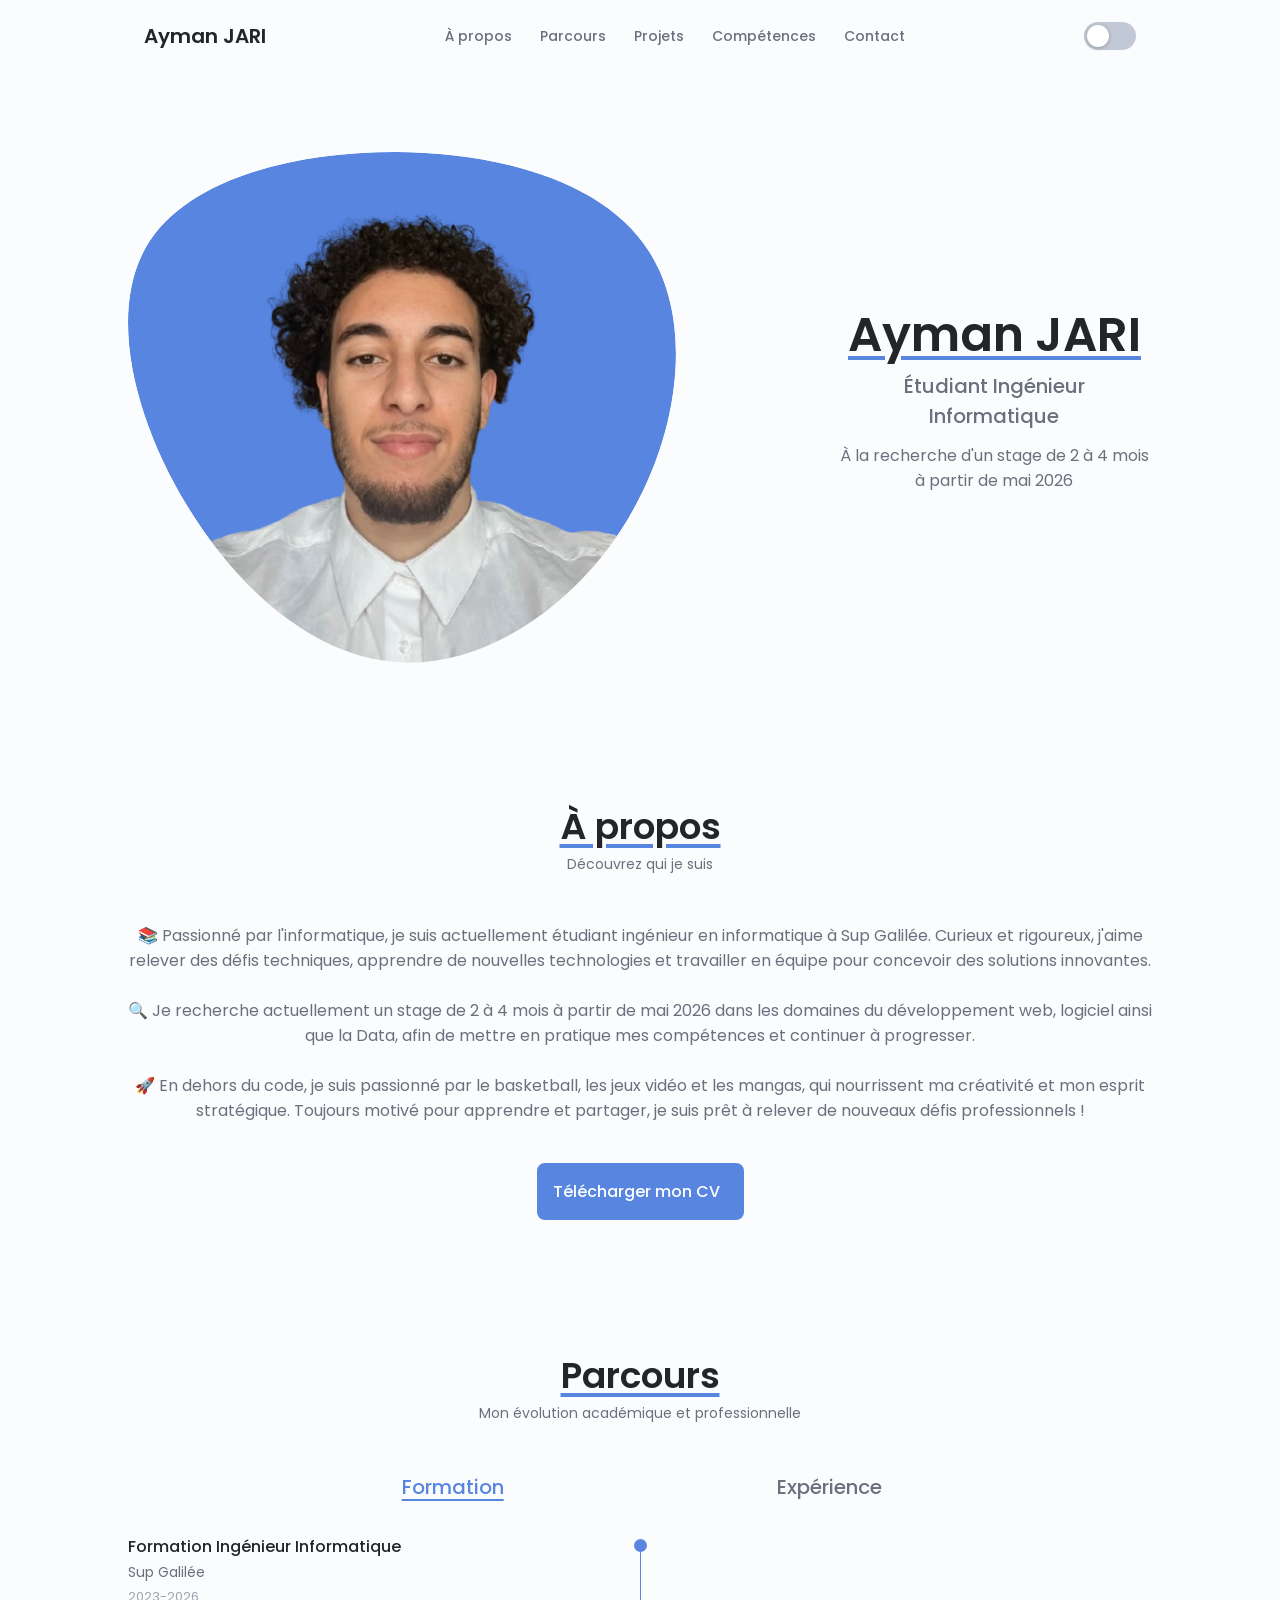
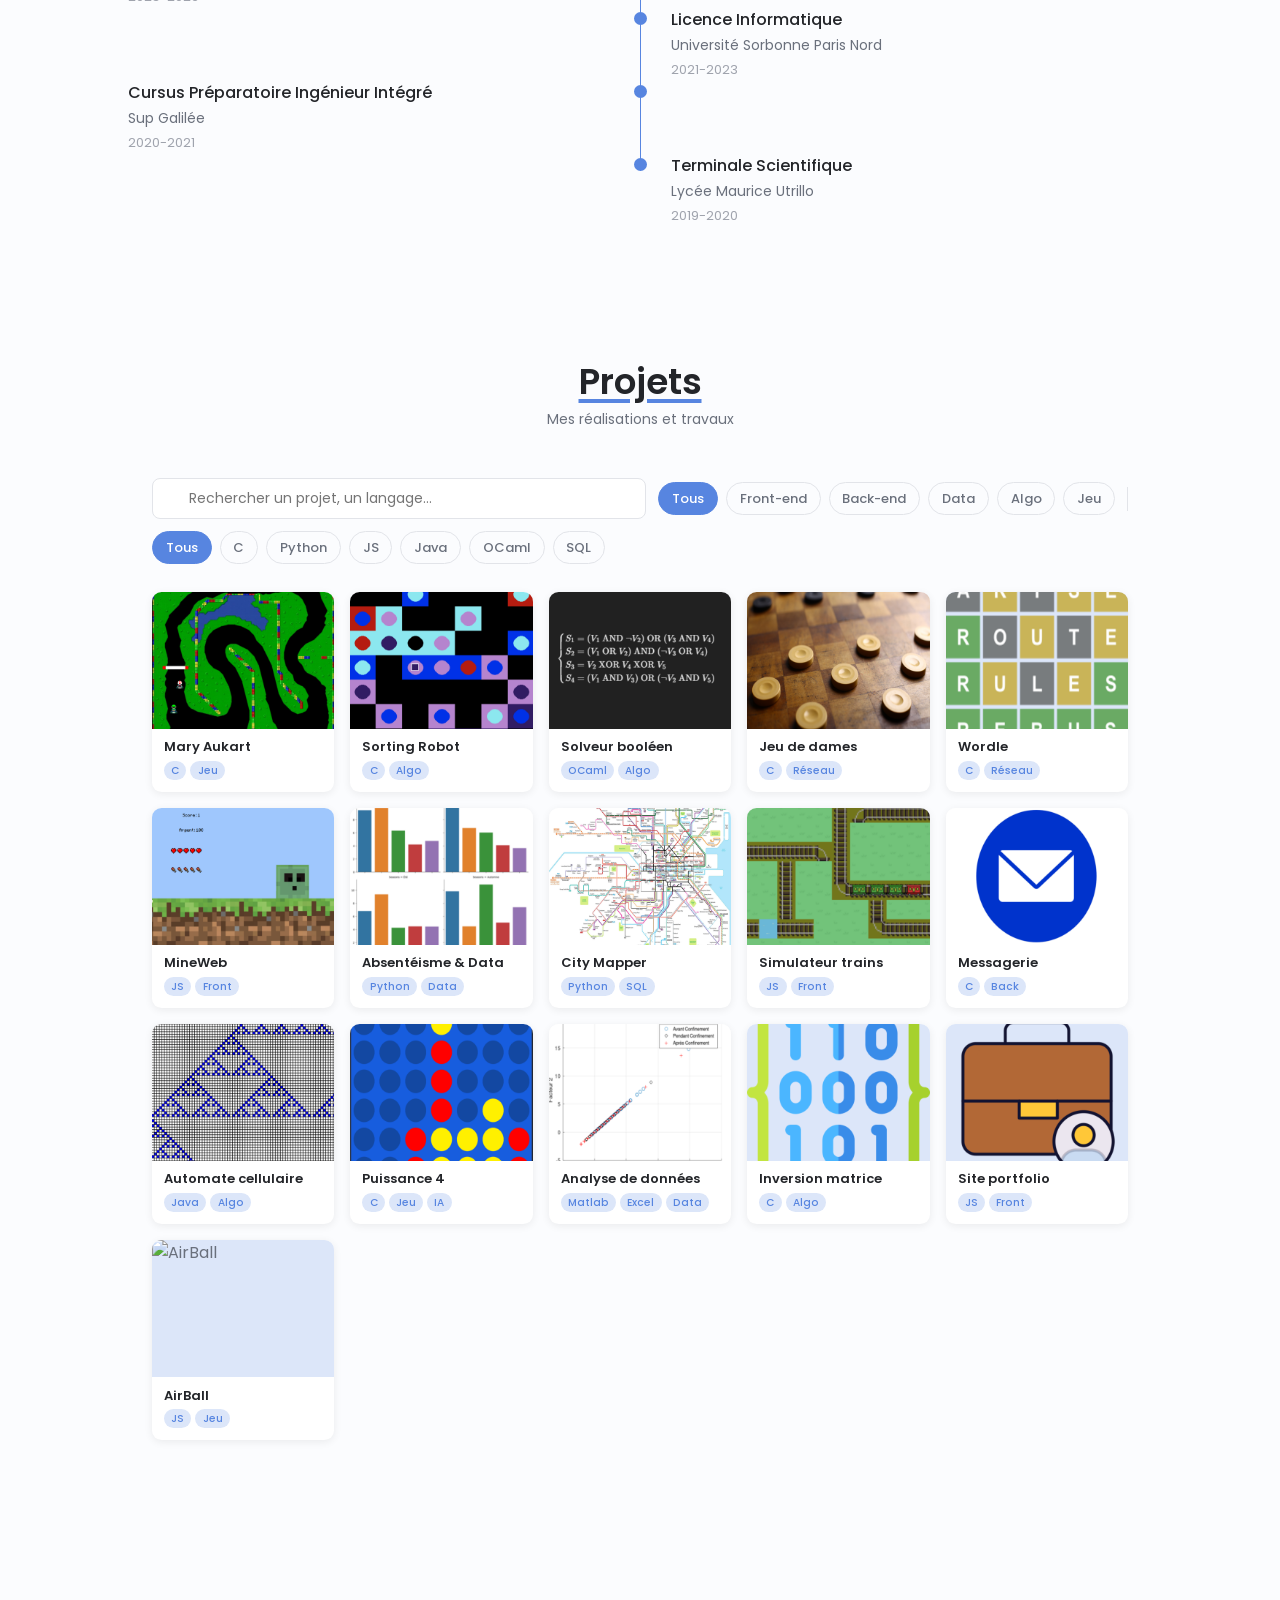
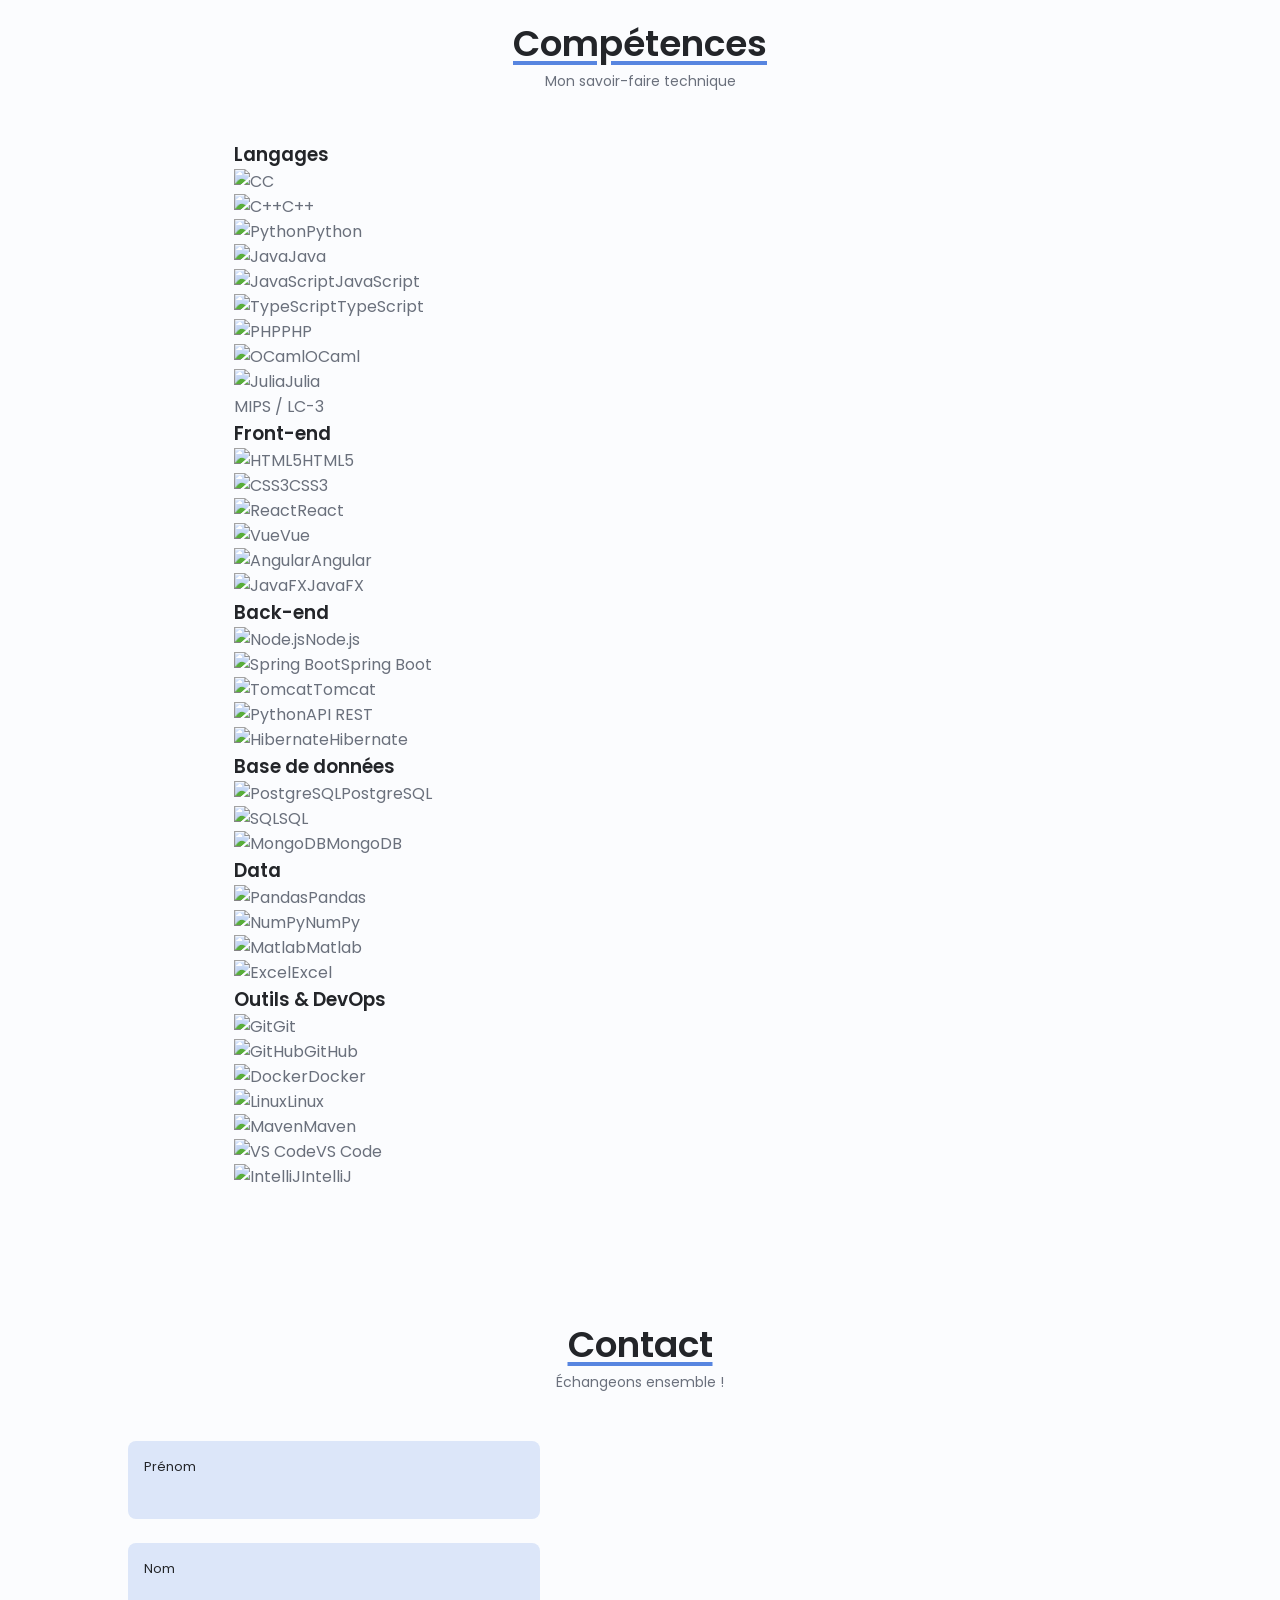
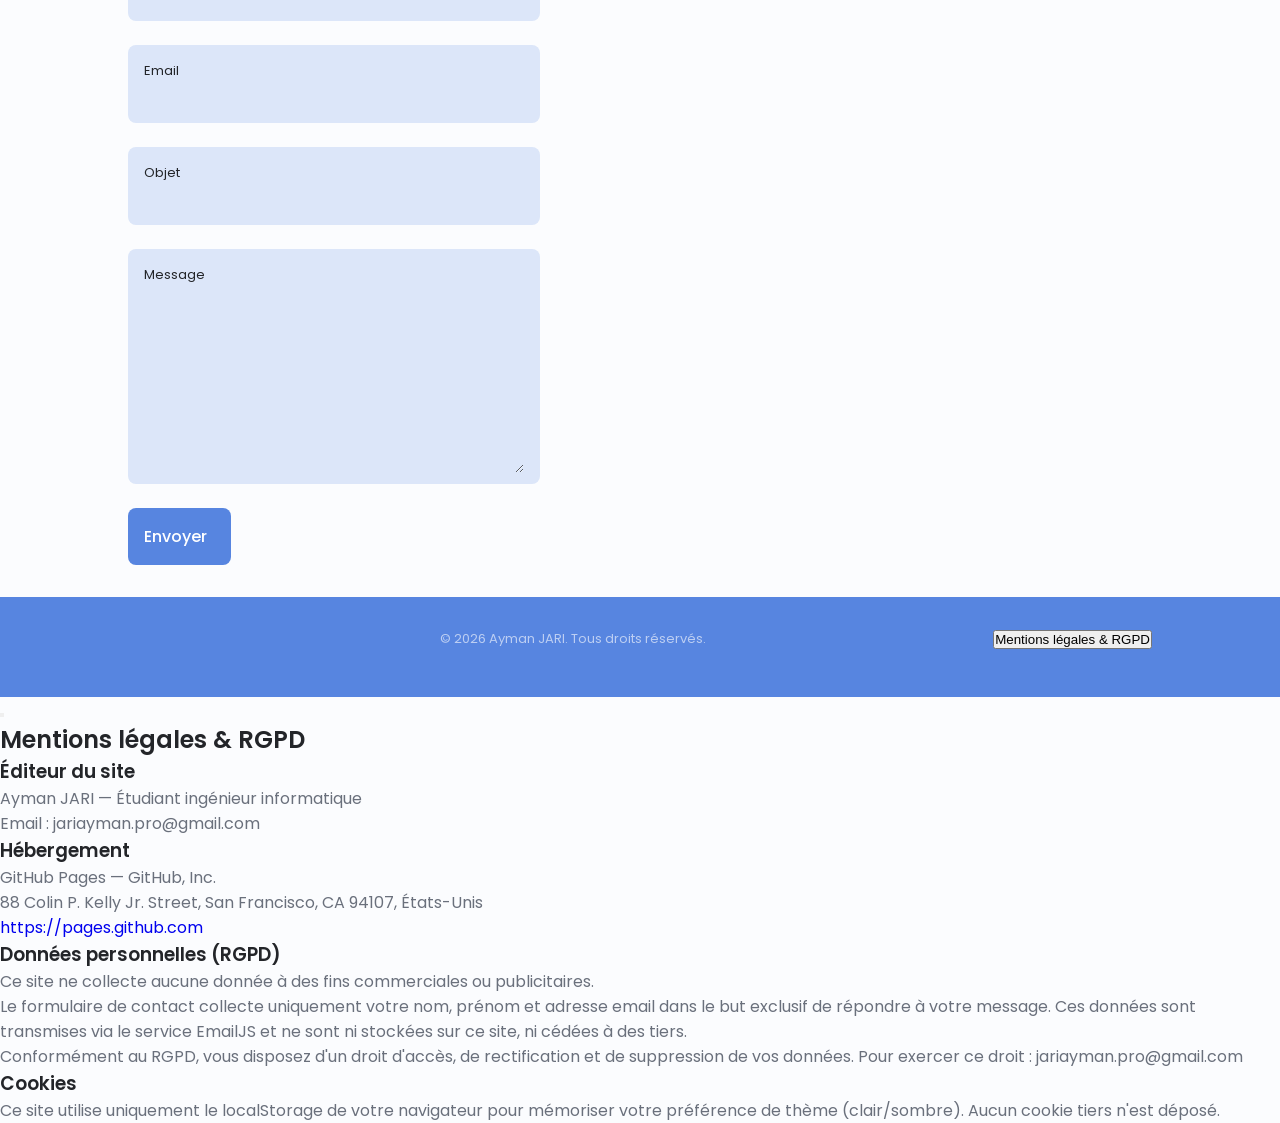
==== commit 8115d858: "Update index.html" ====
--- a/index.html
+++ b/index.html
@@ -76,8 +76,7 @@
                     <div class="accueil__donnees">
                         <h1 class="accueil__titre">Ayman JARI</h1>
                         <h3 class="accueil__soustitre">Étudiant Ingénieur Informatique</h3>
-                        <p class="accueil__description">À la recherche d'une alternance de 24 mois à partir de septembre
-                            2025</p>
+                        <p class="accueil__description">À la recherche d'un stage de 2 à 4 mois à partir de mai 2026</p>
                     </div>
                 </div>
             </div>
@@ -93,28 +92,12 @@
                         j'aime relever des défis techniques, apprendre de nouvelles technologies et travailler en équipe
                         pour concevoir des solutions innovantes.<br /><br />
 
-                        🔍 Je recherche actuellement une alternance de 24 mois à partir de septembre 2025 dans les
-                        domaines du développement web, logiciel ainsi que la Data
-                        afin de mettre en pratique mes compétences et continuer à progresser.<br /><br />
+                        🔍 Je recherche actuellement un stage de 2 à 4 mois à partir de mai 2026 dans les domaines du développement web, logiciel ainsi que la Data, afin de mettre en pratique mes compétences et continuer à progresser.<br /><br />
 
                         🚀 En dehors du code, je suis passionné par le basketball, les jeux vidéo et les mangas, qui
                         nourrissent ma créativité et mon esprit stratégique.
                         Toujours motivé pour apprendre et partager, je suis prêt à relever de nouveaux défis
                         professionnels !</p>
-                    <div class="propos__info">
-                        <div>
-                            <span class="propos__info-titre">22</span>
-                            <span class="propos__info-nom">Ans</span>
-                        </div>
-                        <div>
-                            <span class="propos__info-titre">15</span>
-                            <span class="propos__info-nom">Projets <br /> complétés</span>
-                        </div>
-                        <div>
-                            <span class="propos__info-titre">14</span>
-                            <span class="propos__info-nom">Langages <br /> manipulés</span>
-                        </div>
-                    </div>
                     <div class="propos__boutons">
                         <a class="bouton bouton--flex" download="" href="assets/pdf/Alexa-Cv.pdf">
                             Télécharger mon CV
@@ -148,7 +131,7 @@
                                 <span class="parcours__soustitre">Sup Galilée</span>
                                 <div class="parcours__calendrier">
                                     <i class="uil uil-calendar-alt"></i>
-                                    2023-2025
+                                    2023-2026
                                 </div>
                             </div>
                             <div>
@@ -558,147 +541,104 @@
         <!--==================== COMPETENCES ====================-->
         <section class="competences section" id="competences">
             <h2 class="section__titre">Compétences</h2>
-            <span class="section__soustitre">Mon savoir-faire technique et mes atouts</span>
-            <div class="competences__conteneur conteneur grille">
-                <div class="competences__groupe">
-                    <h3 class="competences__groupe-titre">
-                        <i class="uil uil-brackets-curly"></i> Langages
-                    </h3>
-                    <div class="competences__liste">
-                        <div class="competences__item">
-                            <i class="uil uil-check-circle competences__icone"></i>
-                            <div>
-                                <span class="competences__nom">C / C++</span>
-                                <span class="competences__niveau">Avancé</span>
-                            </div>
-                        </div>
-                        <div class="competences__item">
-                            <i class="uil uil-check-circle competences__icone"></i>
-                            <div>
-                                <span class="competences__nom">Python</span>
-                                <span class="competences__niveau">Avancé</span>
-                            </div>
-                        </div>
-                        <div class="competences__item">
-                            <i class="uil uil-check-circle competences__icone"></i>
-                            <div>
-                                <span class="competences__nom">Java</span>
-                                <span class="competences__niveau">Intermédiaire</span>
-                            </div>
-                        </div>
-                        <div class="competences__item">
-                            <i class="uil uil-check-circle competences__icone"></i>
-                            <div>
-                                <span class="competences__nom">JavaScript</span>
-                                <span class="competences__niveau">Intermédiaire</span>
-                            </div>
-                        </div>
-                        <div class="competences__item">
-                            <i class="uil uil-check-circle competences__icone"></i>
-                            <div>
-                                <span class="competences__nom">OCaml</span>
-                                <span class="competences__niveau">Intermédiaire</span>
-                            </div>
-                        </div>
-                        <div class="competences__item">
-                            <i class="uil uil-check-circle competences__icone"></i>
-                            <div>
-                                <span class="competences__nom">Julia</span>
-                                <span class="competences__niveau">Notions</span>
-                            </div>
-                        </div>
-                    </div>
-                </div>
-                <div class="competences__groupe">
-                    <h3 class="competences__groupe-titre">
-                        <i class="uil uil-window-section"></i> Web &amp; Données
-                    </h3>
-                    <div class="competences__liste">
-                        <div class="competences__item">
-                            <i class="uil uil-check-circle competences__icone"></i>
-                            <div>
-                                <span class="competences__nom">HTML / CSS</span>
-                                <span class="competences__niveau">Avancé</span>
-                            </div>
-                        </div>
-                        <div class="competences__item">
-                            <i class="uil uil-check-circle competences__icone"></i>
-                            <div>
-                                <span class="competences__nom">PHP</span>
-                                <span class="competences__niveau">Intermédiaire</span>
-                            </div>
-                        </div>
-                        <div class="competences__item">
-                            <i class="uil uil-check-circle competences__icone"></i>
-                            <div>
-                                <span class="competences__nom">SQL</span>
-                                <span class="competences__niveau">Intermédiaire</span>
-                            </div>
-                        </div>
-                        <div class="competences__item">
-                            <i class="uil uil-check-circle competences__icone"></i>
-                            <div>
-                                <span class="competences__nom">Matlab</span>
-                                <span class="competences__niveau">Intermédiaire</span>
-                            </div>
-                        </div>
-                        <div class="competences__item">
-                            <i class="uil uil-check-circle competences__icone"></i>
-                            <div>
-                                <span class="competences__nom">MIPS / LC-3</span>
-                                <span class="competences__niveau">Notions</span>
-                            </div>
-                        </div>
-                    </div>
-                </div>
+            <span class="section__soustitre">Mon savoir-faire technique</span>
+
+            <div class="competences__conteneur conteneur">
+
+                <!-- LANGAGES -->
+                <h3 class="competences__sous-titre">Langages</h3>
+                <div class="competences__grille">
+                    <div class="comp__item"><img src="https://cdn.jsdelivr.net/gh/devicons/devicon/icons/c/c-original.svg" alt="C" class="comp__logo"><span class="comp__nom">C</span></div>
+                    <div class="comp__item"><img src="https://cdn.jsdelivr.net/gh/devicons/devicon/icons/cplusplus/cplusplus-original.svg" alt="C++" class="comp__logo"><span class="comp__nom">C++</span></div>
+                    <div class="comp__item"><img src="https://cdn.jsdelivr.net/gh/devicons/devicon/icons/python/python-original.svg" alt="Python" class="comp__logo"><span class="comp__nom">Python</span></div>
+                    <div class="comp__item"><img src="https://cdn.jsdelivr.net/gh/devicons/devicon/icons/java/java-original.svg" alt="Java" class="comp__logo"><span class="comp__nom">Java</span></div>
+                    <div class="comp__item"><img src="https://cdn.jsdelivr.net/gh/devicons/devicon/icons/javascript/javascript-original.svg" alt="JavaScript" class="comp__logo"><span class="comp__nom">JavaScript</span></div>
+                    <div class="comp__item"><img src="https://cdn.jsdelivr.net/gh/devicons/devicon/icons/typescript/typescript-original.svg" alt="TypeScript" class="comp__logo"><span class="comp__nom">TypeScript</span></div>
+                    <div class="comp__item"><img src="https://cdn.jsdelivr.net/gh/devicons/devicon/icons/php/php-original.svg" alt="PHP" class="comp__logo"><span class="comp__nom">PHP</span></div>
+                    <div class="comp__item"><img src="https://cdn.jsdelivr.net/gh/devicons/devicon/icons/ocaml/ocaml-original.svg" alt="OCaml" class="comp__logo"><span class="comp__nom">OCaml</span></div>
+                    <div class="comp__item"><img src="https://cdn.jsdelivr.net/gh/devicons/devicon/icons/julia/julia-original.svg" alt="Julia" class="comp__logo"><span class="comp__nom">Julia</span></div>
+                    <div class="comp__item"><i class="uil uil-cpu comp__logo-icon"></i><span class="comp__nom">MIPS / LC-3</span></div>
+                </div>
+
+                <!-- FRONT-END -->
+                <h3 class="competences__sous-titre">Front-end</h3>
+                <div class="competences__grille">
+                    <div class="comp__item"><img src="https://cdn.jsdelivr.net/gh/devicons/devicon/icons/html5/html5-original.svg" alt="HTML5" class="comp__logo"><span class="comp__nom">HTML5</span></div>
+                    <div class="comp__item"><img src="https://cdn.jsdelivr.net/gh/devicons/devicon/icons/css3/css3-original.svg" alt="CSS3" class="comp__logo"><span class="comp__nom">CSS3</span></div>
+                    <div class="comp__item"><img src="https://cdn.jsdelivr.net/gh/devicons/devicon/icons/react/react-original.svg" alt="React" class="comp__logo"><span class="comp__nom">React</span></div>
+                    <div class="comp__item"><img src="https://cdn.jsdelivr.net/gh/devicons/devicon/icons/vuejs/vuejs-original.svg" alt="Vue" class="comp__logo"><span class="comp__nom">Vue</span></div>
+                    <div class="comp__item"><img src="https://cdn.jsdelivr.net/gh/devicons/devicon/icons/angularjs/angularjs-original.svg" alt="Angular" class="comp__logo"><span class="comp__nom">Angular</span></div>
+                    <div class="comp__item"><img src="https://cdn.jsdelivr.net/gh/devicons/devicon/icons/javafx/javafx-original.svg" alt="JavaFX" class="comp__logo"><span class="comp__nom">JavaFX</span></div>
+                </div>
+
+                <!-- BACK-END -->
+                <h3 class="competences__sous-titre">Back-end</h3>
+                <div class="competences__grille">
+                    <div class="comp__item"><img src="https://cdn.jsdelivr.net/gh/devicons/devicon/icons/nodejs/nodejs-original.svg" alt="Node.js" class="comp__logo"><span class="comp__nom">Node.js</span></div>
+                    <div class="comp__item"><img src="https://cdn.jsdelivr.net/gh/devicons/devicon/icons/spring/spring-original.svg" alt="Spring Boot" class="comp__logo"><span class="comp__nom">Spring Boot</span></div>
+                    <div class="comp__item"><img src="https://cdn.jsdelivr.net/gh/devicons/devicon/icons/tomcat/tomcat-original.svg" alt="Tomcat" class="comp__logo"><span class="comp__nom">Tomcat</span></div>
+                    <div class="comp__item"><img src="https://cdn.jsdelivr.net/gh/devicons/devicon/icons/python/python-original.svg" alt="Python" class="comp__logo"><span class="comp__nom">API REST</span></div>
+                    <div class="comp__item"><img src="https://cdn.jsdelivr.net/gh/devicons/devicon/icons/hibernate/hibernate-original.svg" alt="Hibernate" class="comp__logo"><span class="comp__nom">Hibernate</span></div>
+                </div>
+
+                <!-- BASE DE DONNÉES -->
+                <h3 class="competences__sous-titre">Base de données</h3>
+                <div class="competences__grille">
+                    <div class="comp__item"><img src="https://cdn.jsdelivr.net/gh/devicons/devicon/icons/postgresql/postgresql-original.svg" alt="PostgreSQL" class="comp__logo"><span class="comp__nom">PostgreSQL</span></div>
+                    <div class="comp__item"><img src="https://cdn.jsdelivr.net/gh/devicons/devicon/icons/mysql/mysql-original.svg" alt="SQL" class="comp__logo"><span class="comp__nom">SQL</span></div>
+                    <div class="comp__item"><img src="https://cdn.jsdelivr.net/gh/devicons/devicon/icons/mongodb/mongodb-original.svg" alt="MongoDB" class="comp__logo"><span class="comp__nom">MongoDB</span></div>
+                </div>
+
+                <!-- DATA -->
+                <h3 class="competences__sous-titre">Data</h3>
+                <div class="competences__grille">
+                    <div class="comp__item"><img src="https://cdn.jsdelivr.net/gh/devicons/devicon/icons/pandas/pandas-original.svg" alt="Pandas" class="comp__logo"><span class="comp__nom">Pandas</span></div>
+                    <div class="comp__item"><img src="https://cdn.jsdelivr.net/gh/devicons/devicon/icons/numpy/numpy-original.svg" alt="NumPy" class="comp__logo"><span class="comp__nom">NumPy</span></div>
+                    <div class="comp__item"><img src="https://cdn.jsdelivr.net/gh/devicons/devicon/icons/matlab/matlab-original.svg" alt="Matlab" class="comp__logo"><span class="comp__nom">Matlab</span></div>
+                    <div class="comp__item"><img src="https://cdn.jsdelivr.net/gh/devicons/devicon/icons/microsoftsqlserver/microsoftsqlserver-plain.svg" alt="Excel" class="comp__logo"><span class="comp__nom">Excel</span></div>
+                </div>
+
+                <!-- OUTILS -->
+                <h3 class="competences__sous-titre">Outils & DevOps</h3>
+                <div class="competences__grille">
+                    <div class="comp__item"><img src="https://cdn.jsdelivr.net/gh/devicons/devicon/icons/git/git-original.svg" alt="Git" class="comp__logo"><span class="comp__nom">Git</span></div>
+                    <div class="comp__item"><img src="https://cdn.jsdelivr.net/gh/devicons/devicon/icons/github/github-original.svg" alt="GitHub" class="comp__logo"><span class="comp__nom">GitHub</span></div>
+                    <div class="comp__item"><img src="https://cdn.jsdelivr.net/gh/devicons/devicon/icons/docker/docker-original.svg" alt="Docker" class="comp__logo"><span class="comp__nom">Docker</span></div>
+                    <div class="comp__item"><img src="https://cdn.jsdelivr.net/gh/devicons/devicon/icons/linux/linux-original.svg" alt="Linux" class="comp__logo"><span class="comp__nom">Linux</span></div>
+                    <div class="comp__item"><img src="https://cdn.jsdelivr.net/gh/devicons/devicon/icons/maven/maven-original.svg" alt="Maven" class="comp__logo"><span class="comp__nom">Maven</span></div>
+                    <div class="comp__item"><img src="https://cdn.jsdelivr.net/gh/devicons/devicon/icons/vscode/vscode-original.svg" alt="VS Code" class="comp__logo"><span class="comp__nom">VS Code</span></div>
+                    <div class="comp__item"><img src="https://cdn.jsdelivr.net/gh/devicons/devicon/icons/intellij/intellij-original.svg" alt="IntelliJ" class="comp__logo"><span class="comp__nom">IntelliJ</span></div>
+                </div>
+
             </div>
         </section>
+
         <!--==================== CONTACT ====================-->
         <section class="contact section" id="contact">
             <h2 class="section__titre">Contact</h2>
             <span class="section__soustitre">Échangeons ensemble !</span>
             <div class="contact__conteneur conteneur grille">
-                <div>
-                    <div class="contact__information">
-                        <i class="uil uil-envelope-alt contact__icone"></i>
-                        <div>
-                            <h3 class="contact__titre">Email :</h3>
-                            <span class="contact__soustitre"><a href="/cdn-cgi/l/email-protection" class="__cf_email__"
-                                    data-cfemail="5a3b23373b3474303b28331a3f3e2f742f34332c772a3b2833296b69743c28">[email&#160;protected]</a></span>
-                        </div>
-                    </div>
-                    <div class="contact__information">
-                        <i class="uil uil-linkedin contact__icone"></i>
-                        <div>
-                            <h3 class="contact__titre">LinkedIn :</h3>
-                            <a class="contact__soustitre" href="https://www.linkedin.com/in/ayman-jari/"
-                                target="_blank">
-                                linkedin.com/in/ayman-jari/
-                            </a>
-                        </div>
-                    </div>
-                </div>
                 <form action="" class="contact__form" id="contact-form">
                     <div class="contact__entrees grille">
                         <div class="contact__contenu">
                             <label class="contact__label" for="contact-prenom">Prénom</label>
-                            <input class="contact__entree" id="contact-prenom" required="" type="text" />
+                            <input class="contact__entree" id="contact-prenom" name="name" required="" type="text" />
                         </div>
                         <div class="contact__contenu">
                             <label class="contact__label" for="contact-nom">Nom</label>
-                            <input class="contact__entree" id="contact-nom" required="" type="text" />
+                            <input class="contact__entree" id="contact-nom" name="nom" required="" type="text" />
                         </div>
                         <div class="contact__contenu">
                             <label class="contact__label" for="contact-email">Email</label>
-                            <input class="contact__entree" id="contact-email" required="" type="email" />
+                            <input class="contact__entree" id="contact-email" name="email" required="" type="email" />
                         </div>
                         <div class="contact__contenu">
                             <label class="contact__label" for="contact-objet">Objet</label>
-                            <input class="contact__entree" id="contact-objet" required="" type="text" />
+                            <input class="contact__entree" id="contact-objet" name="title" required="" type="text" />
                         </div>
                         <div class="contact__contenu contact__msg">
                             <label class="contact__label" for="contact-message">Message</label>
-                            <textarea class="contact__entree" cols="0" id="contact-message" required=""
+                            <textarea class="contact__entree" cols="0" id="contact-message" name="message" required=""
                                 rows="7"></textarea>
                         </div>
                     </div>
@@ -715,14 +655,6 @@
     <!--==================== FOOTER ====================-->
     <footer class="footer">
         <div class="footer__conteneur conteneur">
-            <h1 class="footer__titre">Ayman JARI</h1>
-            <ul class="footer__liens">
-                <li><a class="footer__lien" href="#propos">À propos</a></li>
-                <li><a class="footer__lien" href="#parcours">Parcours</a></li>
-                <li><a class="footer__lien" href="#projets">Projets</a></li>
-                <li><a class="footer__lien" href="#competences">Compétences</a></li>
-                <li><a class="footer__lien" href="#contact">Contact</a></li>
-            </ul>
             <div class="footer__socials">
                 <a class="footer__social-icone" href="https://www.linkedin.com/in/ayman-jari/" target="_blank">
                     <i class="uil uil-linkedin"></i>
@@ -731,7 +663,8 @@
                     <i class="uil uil-github"></i>
                 </a>
             </div>
-            <span class="footer__copy">© 2025 Ayman JARI. Tous droits réservés.</span>
+            <span class="footer__copy">© 2026 Ayman JARI. Tous droits réservés.</span>
+            <button class="footer__mentions-btn" id="mentions-btn">Mentions légales &amp; RGPD</button>
         </div>
     </footer>
     <!--==================== SCROLL UP ====================-->
@@ -982,6 +915,31 @@
         </div>
     </div>
 
+    <script src="https://cdn.jsdelivr.net/npm/@emailjs/browser@4/dist/email.min.js"></script>
+
+    <!-- MODALE MENTIONS LÉGALES -->
+    <div class="mentions__modal" id="mentions-modal">
+        <div class="mentions__contenu">
+            <button class="mentions__close" id="mentions-close">
+                <i class="uil uil-times"></i>
+            </button>
+            <h2 class="mentions__titre">Mentions légales &amp; RGPD</h2>
+            <h3 class="mentions__sous-titre">Éditeur du site</h3>
+            <p>Ayman JARI — Étudiant ingénieur informatique</p>
+            <p>Email : jariayman.pro@gmail.com</p>
+            <h3 class="mentions__sous-titre">Hébergement</h3>
+            <p>GitHub Pages — GitHub, Inc.</p>
+            <p>88 Colin P. Kelly Jr. Street, San Francisco, CA 94107, États-Unis</p>
+            <p><a href="https://pages.github.com" target="_blank">https://pages.github.com</a></p>
+            <h3 class="mentions__sous-titre">Données personnelles (RGPD)</h3>
+            <p>Ce site ne collecte aucune donnée à des fins commerciales ou publicitaires.</p>
+            <p>Le formulaire de contact collecte uniquement votre nom, prénom et adresse email dans le but exclusif de répondre à votre message. Ces données sont transmises via le service EmailJS et ne sont ni stockées sur ce site, ni cédées à des tiers.</p>
+            <p>Conformément au RGPD, vous disposez d'un droit d'accès, de rectification et de suppression de vos données. Pour exercer ce droit : jariayman.pro@gmail.com</p>
+            <h3 class="mentions__sous-titre">Cookies</h3>
+            <p>Ce site utilise uniquement le localStorage de votre navigateur pour mémoriser votre préférence de thème (clair/sombre). Aucun cookie tiers n'est déposé.</p>
+        </div>
+    </div>
+
     <script src="assets/js/main.js"></script>
 </body>
 
--- a/assets/css/styles.css
+++ b/assets/css/styles.css
@@ -6,8 +6,7 @@
     --header-height: 3rem;
 
     /*========== Colors ==========*/
-    /* Change favorite color */
-    --hue-color: 220; /*Purple 250 - Green 142 - Blue 230 - Pink 340*/
+    --hue-color: 220;
 
     /* HSL color mode */
     --first-color: hsl(var(--hue-color), 69%, 61%);
@@ -21,14 +20,12 @@
     --body-color: hsl(var(--hue-color), 60%, 99%);
     --container-color: #fff;
 
-
     --scroll-bar-color: hsl(var(--hue-color), 12%, 90%);
     --scroll-thumb-color: hsl(var(--hue-color), 12%, 80%);
 
     /*========== Font and typography ==========*/
     --body-font: 'Poppins', sans-serif;
 
-    /* .5rem = 8px, 1rem = 16px, 1.5rem = 24px ... */
     --big-font-size: 2rem;
     --h1-font-size: 1.5rem;
     --h2-font-size: 1.25rem;
@@ -42,7 +39,6 @@
     --font-semi-bold: 600;
 
     /*========== Margenes Bottom ==========*/
-    /* .25rem = 4px, .5rem = 8px, .75rem = 12px ... */
     --mb-0-25: .25rem;
     --mb-0-5: .5rem;
     --mb-0-75: .75rem;
@@ -59,15 +55,13 @@
 }
 
 /*========== Variables Dark theme ==========*/
-
-body.dark-theme{
-  /* HSL color mode */
-  --first-color-second: hsl(var(--hue-color), 30%, 8%);
-  --title-color: hsl(var(--hue-color), 8%, 95%);
-  --text-color: hsl(var(--hue-color), 8%, 75%);
-  --input-color: hsl(var(--hue-color), 29%, 16%);
-  --body-color: hsl(var(--hue-color), 28%, 12%);
-  --container-color: hsl(var(--hue-color), 29%, 16%);
+body.dark-theme {
+    --first-color-second: hsl(var(--hue-color), 30%, 8%);
+    --title-color: hsl(var(--hue-color), 8%, 95%);
+    --text-color: hsl(var(--hue-color), 8%, 75%);
+    --input-color: hsl(var(--hue-color), 29%, 16%);
+    --body-color: hsl(var(--hue-color), 28%, 12%);
+    --container-color: hsl(var(--hue-color), 29%, 16%);
 }
 
 /* Font size for large devices */
@@ -83,565 +77,1071 @@
     }
 }
 
-/*========== Button Dark/Light ==========*/
-
-
 /*==================== BASE ====================*/
 * {
-  box-sizing: border-box;
-  padding: 0;
-  margin: 0;
+    box-sizing: border-box;
+    padding: 0;
+    margin: 0;
 }
 
 html {
-  scroll-behavior: smooth;
-  scroll-padding-top: 3rem;
+    scroll-behavior: smooth;
+    scroll-padding-top: 3rem;
 }
 
 body {
-  margin: 0 0 var(--header-height) 0;
-  font-family: var(--body-font);
-  font-size: var(--normal-font-size);
-  background-color: var(--body-color);
-  color: var(--text-color);
+    margin: 0 0 var(--header-height) 0;
+    font-family: var(--body-font);
+    font-size: var(--normal-font-size);
+    background-color: var(--body-color);
+    color: var(--text-color);
 }
 
 h1, h2, h3, h4 {
-  color: var(--title-color);
-  font-weight: var(--font-semi-bold);
+    color: var(--title-color);
+    font-weight: var(--font-semi-bold);
 }
 
 ul {
-  list-style: none;
+    list-style: none;
 }
 
 a {
-  text-decoration: none;
+    text-decoration: none;
 }
 
 img {
-  max-width: 100%;
-  height: auto;
+    max-width: 100%;
+    height: auto;
 }
 
 /*==================== REUSABLE CSS CLASSES ====================*/
 .section {
-  padding: 2rem 0 4rem;
+    padding: 2rem 0 4rem;
 }
 
 .section__titre {
-  font-size: var(--h1-font-size);
-  color: var(--title-color);
+    font-size: var(--h1-font-size);
+    color: var(--title-color);
 }
 
 .section__soustitre {
-  display: block;
-  font-size: var(--small-font-size);
-  margin-bottom: var(--mb-3);
-}
-
-.section__titre, 
+    display: block;
+    font-size: var(--small-font-size);
+    margin-bottom: var(--mb-3);
+}
+
+.section__titre,
 .section__soustitre {
-  text-align: center;
+    text-align: center;
 }
 
 /*==================== LAYOUT ====================*/
 .conteneur {
-  max-width: 768px;
-  margin-left: var(--mb-1-5);
-  margin-right: var(--mb-1-5);
+    max-width: 768px;
+    margin-left: var(--mb-1-5);
+    margin-right: var(--mb-1-5);
 }
 
 .grille {
-  display: grid;
-  gap: 1.5rem;
+    display: grid;
+    gap: 1.5rem;
 }
 
 .header {
-  width: 100%;
-  position: fixed;
-  z-index: var(--z-fixed);
-  background-color: transparent;
+    width: 100%;
+    position: fixed;
+    z-index: var(--z-fixed);
+    background-color: transparent;
+    top: 0;
+    left: 0;
 }
 
 /*==================== NAV ====================*/
-.nav{
-  height: var(--header-height);
-  display: flex;
-  justify-content: space-between;
-  align-items: center;
-  border-bottom: var(--first-color) solid 3px;
-}
-
-.nav__menu{
-  position: fixed;
-  top: -100%;
-  left: 0;
-  width: 100%;
-  background-color: var(--body-color);
-  padding: 2rem 1.5rem 3rem;
-  transition: .3s;
-  border-bottom: var(--first-color) solid 3px;
-}
-
-.nav__list{
-  justify-self: center;
-  grid-template-columns: repeat(5, 1fr);
-  gap: 2rem;
-}
-
-@media screen and (max-width: 700px) {
-  .nav__list{
-    grid-template-columns: repeat(3, 1fr);
-  }
-}
-
-.nav__btn{
-  color: var(--title-color);
-  font-weight: var(--font-medium);
-  cursor: pointer;
-  display: flex;
-  flex-direction: line;
-  gap: 2rem;
-}
-
-.nav__btn-icone{
-  font-size: 1.8rem;
-  padding: 0.75rem;
-}
-
-.nav__btn-icone:hover{
-  color: var(--first-color)
-}
-
-.nav__accueil:visited{
-  color: var(--title-color)
-}
-
-.nav__link{
-  display: flex;
-  flex-direction: column;
-  align-items: center;
-  font-size: var(--small-font-size);
-  color: var(--title-color);
-  font-weight: var(--font-medium);
-}
-
-.nav__link:hover{
-  color: var(--first-color);
-}
-
-.nav__icon{
-  font-size: 1.5rem;
-}
-
-.nav__close{
-  position: absolute;
-  right: 1.3rem;
-  top: .5rem;
-  font-size: 1.5rem;
-  cursor: pointer;
-  color: var(--first-color);
-}
-
-.nav__close:hover{
-  color: var(--first-color-alt)
-}
-
-/* show menu */
-.show-menu{
-  top: 0;
-}
+.nav {
+    height: calc(var(--header-height) + 1rem);
+    display: flex;
+    align-items: center;
+    justify-content: space-between;
+    gap: 2rem;
+    padding: 0 1rem;
+}
+
+/* Logo */
+.nav__logo {
+    font-size: var(--h3-font-size);
+    font-weight: var(--font-semi-bold);
+    color: var(--title-color);
+    white-space: nowrap;
+    flex-shrink: 0;
+}
+
+.nav__logo:hover {
+    color: var(--first-color);
+}
+
+/* Liste desktop : toujours affichée, horizontale */
+.nav__list {
+    display: flex;
+    align-items: center;
+    gap: .25rem;
+    list-style: none;
+    flex: 1;
+    justify-content: center;
+}
+
+.nav__link {
+    display: block;
+    padding: .4rem .75rem;
+    border-radius: .35rem;
+    font-size: var(--small-font-size);
+    font-weight: var(--font-medium);
+    color: var(--text-color);
+    transition: background .2s, color .2s;
+    white-space: nowrap;
+}
+
+.nav__link:hover,
+.nav__link.active-link {
+    color: var(--first-color);
+    background-color: var(--input-color);
+}
+
+/* Actions à droite */
+.nav__actions {
+    display: flex;
+    align-items: center;
+    gap: 1rem;
+    flex-shrink: 0;
+}
+
+/* ===== SWITCH PILL dark/light ===== */
+.theme-switch {
+    cursor: pointer;
+    display: flex;
+    align-items: center;
+}
+
+.theme-switch input {
+    display: none;
+}
+
+.theme-switch__track {
+    position: relative;
+    width: 52px;
+    height: 28px;
+    background-color: hsl(var(--hue-color), 20%, 80%);
+    border-radius: 999px;
+    transition: background .3s;
+    display: flex;
+    align-items: center;
+    padding: 3px;
+}
+
+.theme-switch__thumb {
+    position: relative;
+    width: 22px;
+    height: 22px;
+    background-color: #fff;
+    border-radius: 50%;
+    box-shadow: 0 1px 4px rgba(0,0,0,.25);
+    transition: transform .3s cubic-bezier(.4,0,.2,1);
+    display: flex;
+    align-items: center;
+    justify-content: center;
+    overflow: hidden;
+}
+
+.theme-switch__icon {
+    position: absolute;
+    font-size: .9rem;
+    transition: opacity .2s, transform .2s;
+}
+
+.theme-switch__icon--moon {
+    color: #6366f1;
+    opacity: 1;
+    transform: rotate(0deg);
+}
+
+.theme-switch__icon--sun {
+    color: #f59e0b;
+    opacity: 0;
+    transform: rotate(90deg);
+}
+
+/* État activé (dark) */
+.theme-switch input:checked + .theme-switch__track {
+    background-color: hsl(var(--hue-color), 69%, 45%);
+}
+
+.theme-switch input:checked + .theme-switch__track .theme-switch__thumb {
+    transform: translateX(24px);
+}
+
+.theme-switch input:checked + .theme-switch__track .theme-switch__icon--moon {
+    opacity: 0;
+    transform: rotate(-90deg);
+}
+
+.theme-switch input:checked + .theme-switch__track .theme-switch__icon--sun {
+    opacity: 1;
+    transform: rotate(0deg);
+}
+
+/* ===== HAMBURGER mobile ===== */
+.nav__hamburger {
+    display: none;
+    flex-direction: column;
+    justify-content: center;
+    gap: 5px;
+    width: 32px;
+    height: 32px;
+    background: none;
+    border: none;
+    cursor: pointer;
+    padding: 0;
+}
+
+.nav__hamburger span {
+    display: block;
+    width: 100%;
+    height: 2px;
+    background-color: var(--title-color);
+    border-radius: 2px;
+    transition: transform .3s, opacity .3s;
+}
+
+/* Hamburger actif → croix */
+.nav__hamburger.is-active span:nth-child(1) { transform: translateY(7px) rotate(45deg); }
+.nav__hamburger.is-active span:nth-child(2) { opacity: 0; }
+.nav__hamburger.is-active span:nth-child(3) { transform: translateY(-7px) rotate(-45deg); }
+
+/* Overlay mobile */
+.nav__overlay {
+    display: none;
+    position: fixed;
+    inset: 0;
+    background: rgba(0,0,0,.4);
+    z-index: calc(var(--z-fixed) - 1);
+}
+
+.nav__overlay.is-visible { display: block; }
 
 /* Active link */
-
+.active-link {
+    color: var(--first-color);
+    background-color: var(--input-color);
+}
 
 /* Change background header */
-
+.scroll-header {
+    background-color: var(--body-color);
+    box-shadow: 0 1px 8px rgba(0, 0, 0, .1);
+}
+
+/* ===== RESPONSIVE mobile ===== */
+@media screen and (max-width: 767px) {
+    .nav__hamburger { display: flex; }
+
+    .nav__list {
+        position: fixed;
+        top: 0;
+        right: -100%;
+        width: min(280px, 80vw);
+        height: 100vh;
+        flex-direction: column;
+        align-items: flex-start;
+        justify-content: flex-start;
+        gap: .5rem;
+        padding: 5rem 1.5rem 2rem;
+        background-color: var(--body-color);
+        box-shadow: -4px 0 20px rgba(0,0,0,.12);
+        z-index: var(--z-fixed);
+        transition: right .3s ease;
+    }
+
+    .nav__list.show-menu { right: 0; }
+
+    .nav__link {
+        font-size: var(--normal-font-size);
+        width: 100%;
+        padding: .6rem 1rem;
+    }
+}
 
 /*==================== ACCUEIL ====================*/
-.accueil__conteneur{
-  gap: 1rem;
-}
-
-.accueil__contenu{
-  grid-template-columns: .5fr 3fr;
-  padding-top: 3.5rem;
-  align-items: center;
-}
-
-.accueil__blob{
-  width: 200px;
-  fill: var(--first-color);
-}
-
-.accueil__blob-img{
-  width: 170px;
-}
-
-.accueil__donnees{
-  grid-column: 1/3;
-}
-
-.accueil__titre{
-  font-size: var(--big-font-size);
-  text-decoration: underline 4px var(--first-color);
-  text-underline-offset: 5px;
-}
-
-.accueil__soustitre{
-  font-size: var(--h3-font-size);
-  color: var(--text-color);
-  font-weight: var(--font-medium);
-  margin-bottom: var(--mb-0-75);
-}
-
-.accueil__description{
-  margin-bottom: var(--mb-2);
+.accueil__conteneur {
+    gap: 1rem;
+}
+
+.accueil__contenu {
+    grid-template-columns: .5fr 3fr;
+    padding-top: 3.5rem;
+    align-items: center;
+}
+
+.accueil__blob {
+    width: 200px;
+    fill: var(--first-color);
+}
+
+.accueil__blob-img {
+    width: 170px;
+}
+
+.accueil__donnees {
+    grid-column: 1/3;
+}
+
+.accueil__titre {
+    font-size: var(--big-font-size);
+    text-decoration: underline 4px var(--first-color);
+    text-underline-offset: 5px;
+}
+
+.accueil__soustitre {
+    font-size: var(--h3-font-size);
+    color: var(--text-color);
+    font-weight: var(--font-medium);
+    margin-bottom: var(--mb-0-75);
+}
+
+.accueil__description {
+    margin-bottom: var(--mb-2);
 }
 
 /*==================== BOUTONS ====================*/
-.bouton{
-  display: inline-block;
-  background-color: var(--first-color);
-  color: #FFF;
-  padding: 1rem;
-  border-radius: .5rem;
-  font-weight: var(--font-medium);
-}
-
-.bouton:hover{
-  background-color: var(--first-color-alt);
-}
-
-.bouton__icone{
-  font-size: 1.25rem;
-  margin-left: var(--mb-0-5);
-  transition: .3s;
-}
-
-.bouton--flex{
-  display: inline-flex;
-  align-items: center;
+.bouton {
+    display: inline-block;
+    background-color: var(--first-color);
+    color: #FFF;
+    padding: 1rem;
+    border-radius: .5rem;
+    font-weight: var(--font-medium);
+    border: none;
+    cursor: pointer;
+    font-family: var(--body-font);
+    font-size: var(--normal-font-size);
+}
+
+.bouton:hover {
+    background-color: var(--first-color-alt);
+    color: #FFF;
+}
+
+.bouton__icone {
+    font-size: 1.25rem;
+    margin-left: var(--mb-0-5);
+    transition: .3s;
+}
+
+.bouton--flex {
+    display: inline-flex;
+    align-items: center;
 }
 
 /*==================== ABOUT ====================*/
-.propos__img{
-  width: 200px;
-  border-radius: .5rem;
-  justify-self: center;
-  align-self: center;
-}
-
-.propos__description{
-  text-align: center;
-  margin-bottom: var(--mb-2-5);
-}
-
-.propos__info{
-  display: flex;
-  justify-content: space-evenly;
-  margin-bottom: var(--mb-2-5);
-}
-
-.propos__info-titre{
-  font-size: var(--h2-font-size);
-  font-weight: var(--font-semi-bold);
-  color: var(--title-color);
-}
-
-.propos__info-nom{
-  font-size: var(--smaller-font-size);
+.propos__img {
+    width: 200px;
+    border-radius: .5rem;
+    justify-self: center;
+    align-self: center;
+}
+
+.propos__description {
+    text-align: center;
+    margin-bottom: var(--mb-2-5);
+}
+
+.propos__info {
+    display: flex;
+    justify-content: space-evenly;
+    margin-bottom: var(--mb-2-5);
+}
+
+.propos__info-titre {
+    font-size: var(--h2-font-size);
+    font-weight: var(--font-semi-bold);
+    color: var(--title-color);
+}
+
+.propos__info-nom {
+    font-size: var(--smaller-font-size);
 }
 
 .propos__info-titre,
-.propos__info-nom{
-  display: block;
-  text-align: center;
-}
-
-.propos__boutons{
-  display: flex;
-  justify-content: center;
+.propos__info-nom {
+    display: block;
+    text-align: center;
+}
+
+.propos__boutons {
+    display: flex;
+    justify-content: center;
 }
 
 /*==================== PARCOURS ====================*/
-.parcours__tabs{
-  display: flex;
-  justify-content: space-evenly;
-  margin-bottom: var(--mb-2);
-}
-
-.parcours__bouton{
-  font-size: var(--h3-font-size);
-  font-weight: var(--font-medium);
-  cursor: pointer;
-}
-
-.parcours__bouton:hover{
-  color: var(--first-color);
-}
-.parcours__icone{
-  font-size: 1.8rem;
-  margin-right: var(--mb-0-25);
-}
-
-.parcours__donnees{
-  display: grid;
-  grid-template-columns: 1fr max-content 1fr;
-  column-gap: 1.5rem;
-}
-
-.parcours__titre{
-  font-size: var(--normal-font-size);
-  font-weight: var(--font-medium);
-}
-
-.parcours__soustitre{
-  display: inline-block;
-  font-size: var(--small-font-size);
-  margin-bottom: var(--mb-0-25);
-}
-
-.parcours__calendrier{
-  font-size: var(--smaller-font-size);
-  color: var(--text-color-light);
-}
-
-.parcours__ronds{
-  display: inline-block;
-  width: 13px;
-  height: 13px;
-  background-color: var(--first-color);
-  border-radius: 50%;
-}
-
-.parcours__ligne{
-  display: block;
-  width: 1px;
-  height: 100%;
-  background-color: var(--first-color);
-  transform: translate(6px, -7px);
-}
-
-.parcours [data-content]{
-  display: none;
-}
-
-.parcours__actif[data-content]{
-  display: block;
-}
-
-.parcours__bouton.parcours__actif{
-  color: var(--first-color);
-  text-decoration: underline 2px;
-  text-underline-offset: 5px;
+.parcours__tabs {
+    display: flex;
+    justify-content: space-evenly;
+    margin-bottom: var(--mb-2);
+}
+
+.parcours__bouton {
+    font-size: var(--h3-font-size);
+    font-weight: var(--font-medium);
+    cursor: pointer;
+}
+
+.parcours__bouton:hover {
+    color: var(--first-color);
+}
+
+.parcours__icone {
+    font-size: 1.8rem;
+    margin-right: var(--mb-0-25);
+}
+
+.parcours__donnees {
+    display: grid;
+    grid-template-columns: 1fr max-content 1fr;
+    column-gap: 1.5rem;
+}
+
+.parcours__titre {
+    font-size: var(--normal-font-size);
+    font-weight: var(--font-medium);
+}
+
+.parcours__soustitre {
+    display: inline-block;
+    font-size: var(--small-font-size);
+    margin-bottom: var(--mb-0-25);
+}
+
+.parcours__calendrier {
+    font-size: var(--smaller-font-size);
+    color: var(--text-color-light);
+}
+
+.parcours__ronds {
+    display: inline-block;
+    width: 13px;
+    height: 13px;
+    background-color: var(--first-color);
+    border-radius: 50%;
+}
+
+.parcours__ligne {
+    display: block;
+    width: 1px;
+    height: 100%;
+    background-color: var(--first-color);
+    transform: translate(6px, -7px);
+}
+
+.parcours [data-content] {
+    display: none;
+}
+
+.parcours__actif[data-content] {
+    display: block;
+}
+
+.parcours__bouton.parcours__actif {
+    color: var(--first-color);
+    text-decoration: underline 2px;
+    text-underline-offset: 5px;
 }
 
 /*==================== PROJETS ====================*/
 
-.projet__carte{
-}
-
-.projet__titre{
-  text-align: center;
-  font-size: 1rem;
-}
-
-.projets__conteneur{
-  background-color: var(--body-color);
-  padding: 2rem 1.5rem 3rem;
-}
-
-.projets__liste{
-  justify-self: center;
-  grid-template-columns: repeat(3, 1fr);
-  gap: 2rem;
-}
-
-.projet__bouton{
-  cursor: pointer;
-  display: inline-block;
-  justify-content: center;
-}
-
-.projet__bouton img {
-  transition: transform 0.3s ease-in-out, margin-bottom 0.3s ease-in-out, filter 0.2s ease-in-out;
-  border-radius: .5rem;
-  width: 80%;
-  display: flex;
-  justify-self: center;
-}
-
-.projet__bouton:hover img {
-  transform: scale(1.1); /* Agrandit l’image de 10% */
-  margin-bottom: 1.05rem;
-  filter: brightness(75%)
-}
-
-.projet__modal{
-  position: fixed;
-  left: 0;
-  right: 0;
-  top: 0;
-  bottom: 0;
-  background-color: rgba(0,0,0,.5);
-  display: flex;
-  align-items: center;
-  padding: 0 1rem;
-  z-index: var(--z-modal);
-  opacity: 0;
-  visibility: hidden;
-  transition: .3s;
-}
-
-.projet__modal-contenu{
-  position: fixed;
-  left: 50%;
-  right: 50%;
-  background-color: var(--container-color);
-  padding: 1.5rem;
-  border-radius: .5rem;
-  width: 50%;
-  justify-self: center;
-}
-
-.projet__modal-close{
-  position: absolute;
-  top: 1rem;
-  right: 1rem;
-  font-size: 2rem;
-  color: var(--first-color);
-  cursor: pointer;
-}
-
-.modal-actif{
-  opacity: 1;
-  visibility: visible;
-}
-
-.projet__modal-txt{
-  padding: 0.5rem;
-}
-
-.projet__modal-txt-sl{
-  text-decoration: underline;
-  text-decoration-color: var(--first-color);
-  text-decoration-thickness: 2px;
-  text-underline-offset: 4px;
+/* ---- Barre recherche + filtres ---- */
+.projets__toolbar {
+    display: flex;
+    flex-wrap: wrap;
+    gap: .75rem;
+    margin-bottom: 1.75rem;
+    align-items: center;
+}
+
+.projets__search-wrap {
+    position: relative;
+    flex: 1;
+    min-width: 180px;
+}
+
+.projets__search-wrap i {
+    position: absolute;
+    left: .75rem;
+    top: 50%;
+    transform: translateY(-50%);
+    font-size: 1.1rem;
+    color: var(--text-color-light);
+    pointer-events: none;
+}
+
+.projets__search {
+    width: 100%;
+    padding: .55rem .75rem .55rem 2.25rem;
+    border: 1.5px solid var(--scroll-bar-color);
+    border-radius: .5rem;
+    background-color: var(--container-color);
+    color: var(--text-color);
+    font-family: var(--body-font);
+    font-size: var(--small-font-size);
+    outline: none;
+    transition: border-color .2s;
+}
+
+.projets__search:focus {
+    border-color: var(--first-color);
+}
+
+/* Groupes de filtres */
+.projets__filtres {
+    display: flex;
+    flex-wrap: wrap;
+    gap: .5rem;
+}
+
+.filtre__btn {
+    padding: .35rem .8rem;
+    border: 1.5px solid var(--scroll-bar-color);
+    border-radius: 999px;
+    background: none;
+    color: var(--text-color);
+    font-family: var(--body-font);
+    font-size: var(--smaller-font-size);
+    font-weight: var(--font-medium);
+    cursor: pointer;
+    transition: background .2s, color .2s, border-color .2s;
+    white-space: nowrap;
+}
+
+.filtre__btn:hover {
+    border-color: var(--first-color);
+    color: var(--first-color);
+}
+
+.filtre__btn.actif {
+    background-color: var(--first-color);
+    border-color: var(--first-color);
+    color: #fff;
+}
+
+/* Séparateur visuel entre groupes */
+.filtres__sep {
+    width: 1px;
+    height: 24px;
+    background: var(--scroll-bar-color);
+    align-self: center;
+}
+
+/* Message "aucun résultat" */
+.projets__vide {
+    display: none;
+    grid-column: 1 / -1;
+    text-align: center;
+    color: var(--text-color-light);
+    font-size: var(--small-font-size);
+    padding: 2rem 0;
+}
+
+/* ---- Conteneur & grille ---- */
+.projets__conteneur {
+    padding: 0 1.5rem 3rem;
+}
+
+.projets__liste {
+    display: grid;
+    grid-template-columns: repeat(4, 1fr);
+    gap: 1rem;
+}
+
+/* ---- Carte projet ---- */
+.projet__carte {
+    background-color: var(--container-color);
+    border-radius: .6rem;
+    overflow: hidden;
+    box-shadow: 0 2px 8px rgba(0,0,0,.07);
+    transition: transform .25s, box-shadow .25s;
+    cursor: pointer;
+    display: flex;
+    flex-direction: column;
+}
+
+.projet__carte:hover {
+    transform: translateY(-4px);
+    box-shadow: 0 6px 20px rgba(0,0,0,.12);
+}
+
+/* Masquer les cartes filtrées */
+.projet__carte.hidden {
+    display: none;
+}
+
+/* Image thumbnail */
+.projet__thumb {
+    width: 100%;
+    aspect-ratio: 4/3;
+    overflow: hidden;
+    background-color: var(--input-color);
+}
+
+.projet__thumb img {
+    width: 100%;
+    height: 100%;
+    object-fit: cover;
+    transition: transform .35s;
+}
+
+.projet__carte:hover .projet__thumb img {
+    transform: scale(1.06);
+}
+
+/* Bas de carte */
+.projet__infos {
+    padding: .65rem .75rem .75rem;
+    display: flex;
+    flex-direction: column;
+    gap: .3rem;
+    flex: 1;
+}
+
+.projet__titre {
+    font-size: var(--smaller-font-size);
+    font-weight: var(--font-semi-bold);
+    color: var(--title-color);
+    margin: 0;
+    line-height: 1.3;
+}
+
+.projet__tags {
+    display: flex;
+    flex-wrap: wrap;
+    gap: .25rem;
+}
+
+.projet__tag {
+    font-size: .65rem;
+    padding: .1rem .45rem;
+    border-radius: 999px;
+    background-color: var(--input-color);
+    color: var(--first-color);
+    font-weight: var(--font-medium);
+}
+
+/* ---- Modal ---- */
+.projet__modal {
+    position: fixed;
+    inset: 0;
+    background-color: rgba(0, 0, 0, .5);
+    display: flex;
+    align-items: center;
+    justify-content: center;
+    padding: 1rem;
+    z-index: var(--z-modal);
+    opacity: 0;
+    visibility: hidden;
+    pointer-events: none;
+    transition: opacity .25s, visibility .25s;
+}
+
+.projet__modal-contenu {
+    position: relative;
+    background-color: var(--container-color);
+    padding: 2rem 1.75rem 1.75rem;
+    border-radius: .75rem;
+    width: 100%;
+    max-width: 520px;
+    max-height: 88vh;
+    overflow-y: auto;
+}
+
+.projet__modal-header {
+    display: flex;
+    align-items: center;
+    gap: 1rem;
+    margin-bottom: 1.25rem;
+    padding-right: 2rem;
+}
+
+.projet__modal-img {
+    width: 56px;
+    height: 56px;
+    object-fit: cover;
+    border-radius: .4rem;
+    flex-shrink: 0;
+}
+
+.projet__modal-titre {
+    font-size: var(--h3-font-size);
+    color: var(--title-color);
+    margin: 0;
+}
+
+.projet__modal-close {
+    position: absolute;
+    top: 1rem;
+    right: 1rem;
+    font-size: 1.75rem;
+    color: var(--text-color-light);
+    cursor: pointer;
+    line-height: 1;
+    transition: color .2s;
+}
+
+.projet__modal-close:hover { color: var(--first-color); }
+
+.modal-actif {
+    opacity: 1;
+    visibility: visible;
+    pointer-events: auto;
+}
+
+.projet__modal-txt {
+    margin-bottom: .75rem;
+    font-size: var(--small-font-size);
+    line-height: 1.6;
+}
+
+.projet__modal-txt-sl {
+    font-weight: var(--font-semi-bold);
+    color: var(--first-color);
+}
+
+.projet__modal-lien {
+    display: inline-flex;
+    align-items: center;
+    gap: .4rem;
+    margin-top: .5rem;
 }
 
 /*==================== COMPETENCES ====================*/
-
-
+.competences__conteneur {
+    grid-template-columns: repeat(2, 1fr);
+    gap: 2rem;
+    padding: 0 1.5rem;
+}
+
+.competences__groupe {
+    background-color: var(--container-color);
+    border-radius: .5rem;
+    padding: 1.5rem;
+    box-shadow: 0 2px 8px rgba(0, 0, 0, .08);
+}
+
+.competences__groupe-titre {
+    font-size: var(--h3-font-size);
+    color: var(--first-color);
+    margin-bottom: var(--mb-1-5);
+    display: flex;
+    align-items: center;
+    gap: .5rem;
+}
+
+.competences__liste {
+    display: flex;
+    flex-direction: column;
+    gap: 1rem;
+}
+
+.competences__item {
+    display: flex;
+    align-items: center;
+    gap: .75rem;
+}
+
+.competences__icone {
+    font-size: 1.25rem;
+    color: var(--first-color);
+    flex-shrink: 0;
+}
+
+.competences__nom {
+    display: block;
+    font-size: var(--normal-font-size);
+    font-weight: var(--font-medium);
+    color: var(--title-color);
+}
+
+.competences__niveau {
+    display: block;
+    font-size: var(--smaller-font-size);
+    color: var(--text-color-light);
+}
 
 /*==================== CONTACT ====================*/
-
-.contact__conteneur{
-  row-gap: 3rem;
-}
-
-.contact__information{
-  display: flex;
-  margin-bottom: var(--mb-2);
-}
-
-.contact__icone{
-  font-size: 2rem;
-  color: var(--first-color);
-  margin-right: var(--mb-0-75);
-}
-
-.contact__titre{
-  font-size: var(--h3-font-size);
-  font-weight: var(--font-medium);
-}
-
-.contact__soustitre{
-  color: var(--text-color);
-}
-
-.contact__contenu{
-  background-color: var(--input-color);
-  border-radius: .5rem;
-  padding: .75rem 1rem .25rem;
-}
-
-.contact__label{
-  font-size: var(--smaller-font-size);
-  color: var(--title-color);
-}
-
-.contact__msg{
-  margin-bottom: 1.5rem;
-}
-
-.contact__entree{
-  width: 100%;
-  background-color: var(--input-color);
-  color: var(--text-color);
-  font-family: var(--body-font);
-  font-size: var(--normal-font-size);
-  border: none;
-  outline: none;
-  padding: .25rem .5rem .5rem 0;
+.contact__conteneur {
+    row-gap: 3rem;
+}
+
+.contact__information {
+    display: flex;
+    margin-bottom: var(--mb-2);
+}
+
+.contact__icone {
+    font-size: 2rem;
+    color: var(--first-color);
+    margin-right: var(--mb-0-75);
+}
+
+.contact__titre {
+    font-size: var(--h3-font-size);
+    font-weight: var(--font-medium);
+}
+
+.contact__soustitre {
+    color: var(--text-color);
+}
+
+.contact__contenu {
+    background-color: var(--input-color);
+    border-radius: .5rem;
+    padding: .75rem 1rem .25rem;
+}
+
+.contact__label {
+    font-size: var(--smaller-font-size);
+    color: var(--title-color);
+}
+
+.contact__msg {
+    margin-bottom: 1.5rem;
+}
+
+.contact__entree {
+    width: 100%;
+    background-color: var(--input-color);
+    color: var(--text-color);
+    font-family: var(--body-font);
+    font-size: var(--normal-font-size);
+    border: none;
+    outline: none;
+    padding: .25rem .5rem .5rem 0;
 }
 
 /*==================== FOOTER ====================*/
-
+.footer {
+    background-color: var(--first-color-second);
+    padding: 2rem 0 3rem;
+}
+
+.footer__conteneur {
+    display: flex;
+    flex-direction: column;
+    align-items: center;
+    gap: 1.5rem;
+    text-align: center;
+}
+
+.footer__titre {
+    font-size: var(--h1-font-size);
+    color: #fff;
+    font-weight: var(--font-semi-bold);
+}
+
+.footer__liens {
+    display: flex;
+    flex-wrap: wrap;
+    justify-content: center;
+    gap: 1rem;
+}
+
+.footer__lien {
+    color: #fff;
+    font-size: var(--small-font-size);
+    transition: .3s;
+}
+
+.footer__lien:hover {
+    color: var(--first-color-lighter);
+}
+
+.footer__socials {
+    display: flex;
+    gap: 1.5rem;
+}
+
+.footer__social-icone {
+    font-size: 1.5rem;
+    color: #fff;
+    transition: .3s;
+}
+
+.footer__social-icone:hover {
+    color: var(--first-color-lighter);
+}
+
+.footer__copy {
+    font-size: var(--smaller-font-size);
+    color: hsla(0, 0%, 100%, .6);
+}
 
 /*========== SCROLL UP ==========*/
-
+.scrollup {
+    position: fixed;
+    right: 1rem;
+    bottom: -20%;
+    background-color: var(--first-color);
+    opacity: .8;
+    padding: 0 .3rem;
+    border-radius: .4rem;
+    z-index: var(--z-tooltip);
+    transition: .4s;
+}
+
+.scrollup:hover {
+    background-color: var(--first-color-alt);
+    opacity: 1;
+}
+
+.scrollup__icone {
+    font-size: 1.5rem;
+    color: #fff;
+}
 
 /* Show scroll */
-
+.show-scroll {
+    bottom: 5rem;
+}
 
 /*========== SCROLL BAR ==========*/
-
+::-webkit-scrollbar {
+    width: .6rem;
+    background-color: var(--scroll-bar-color);
+    border-radius: .5rem;
+}
+
+::-webkit-scrollbar-thumb {
+    background-color: var(--scroll-thumb-color);
+    border-radius: .5rem;
+}
+
+::-webkit-scrollbar-thumb:hover {
+    background-color: var(--text-color-light);
+}
 
 /*==================== MEDIA QUERIES ====================*/
 /* For small devices */
-
+@media screen and (max-width: 350px) {
+    .conteneur {
+        margin-left: var(--mb-1);
+        margin-right: var(--mb-1);
+    }
+
+    .competences__conteneur {
+        grid-template-columns: 1fr;
+    }
+
+    .projets__liste {
+        grid-template-columns: repeat(2, 1fr);
+    }
+
+    .projets__toolbar {
+        flex-direction: column;
+        align-items: stretch;
+    }
+}
 
 /* For medium devices */
-@media screen and (min-width: 568px){
-  .conteneur{
-    justify-self: center;
-  }
-
-  .accueil__contenu {
-    display: flex;
-    align-items: center;
-    justify-content: center;
-  }
-
-  .accueil__img{
-    justify-items: center;
-    justify-content: center;
-    justify-self: center;
-    width: 100%;
-  }
-
-  .accueil__blob{
-    width: 80%;
-  }
-
-  .accueil__donnees{
-    text-align: center;
-  }
-
-  .accueil__titre{
-    text-decoration: underline 4px var(--first-color);
-    text-underline-offset: 5px;
-  }
-
-  .section__titre{
-    text-decoration: underline 4px var(--first-color);
-    text-underline-offset: 5px;
-  }
-
-  .nav{
-    height: calc(var(--header-height) + 1.5rem);
-    column-gap: 1rem;
-  }
-}+@media screen and (min-width: 568px) {
+    .conteneur {
+        justify-self: center;
+    }
+
+    .accueil__contenu {
+        display: flex;
+        align-items: center;
+        justify-content: center;
+    }
+
+    .accueil__img {
+        justify-items: center;
+        justify-content: center;
+        justify-self: center;
+        width: 100%;
+    }
+
+    .accueil__blob {
+        width: 80%;
+    }
+
+    .accueil__donnees {
+        text-align: center;
+    }
+
+    .accueil__titre {
+        text-decoration: underline 4px var(--first-color);
+        text-underline-offset: 5px;
+    }
+
+    .section__titre {
+        text-decoration: underline 4px var(--first-color);
+        text-underline-offset: 5px;
+    }
+
+    .nav {
+        height: calc(var(--header-height) + 1.5rem);
+        column-gap: 1rem;
+    }
+
+    .contact__conteneur {
+        grid-template-columns: max-content 1fr;
+    }
+
+    .projets__liste {
+        grid-template-columns: repeat(3, 1fr);
+    }
+}
+
+@media screen and (min-width: 768px) {
+    .conteneur {
+        margin-left: auto;
+        margin-right: auto;
+    }
+
+    body {
+        margin: 0;
+    }
+
+    .section {
+        padding: 6rem 0 2rem;
+    }
+
+    .nav {
+        height: calc(var(--header-height) + 1.5rem);
+    }
+
+    .footer__conteneur {
+        flex-direction: row;
+        justify-content: space-between;
+        align-items: center;
+        flex-wrap: wrap;
+        text-align: left;
+    }
+
+    .projets__liste {
+        grid-template-columns: repeat(4, 1fr);
+    }
+}
+
+@media screen and (min-width: 968px) {
+    .conteneur {
+        max-width: 1024px;
+    }
+
+    .competences__conteneur {
+        grid-template-columns: repeat(2, 1fr);
+        max-width: 860px;
+        margin: 0 auto;
+    }
+
+    .projets__liste {
+        grid-template-columns: repeat(5, 1fr);
+    }
+}
+
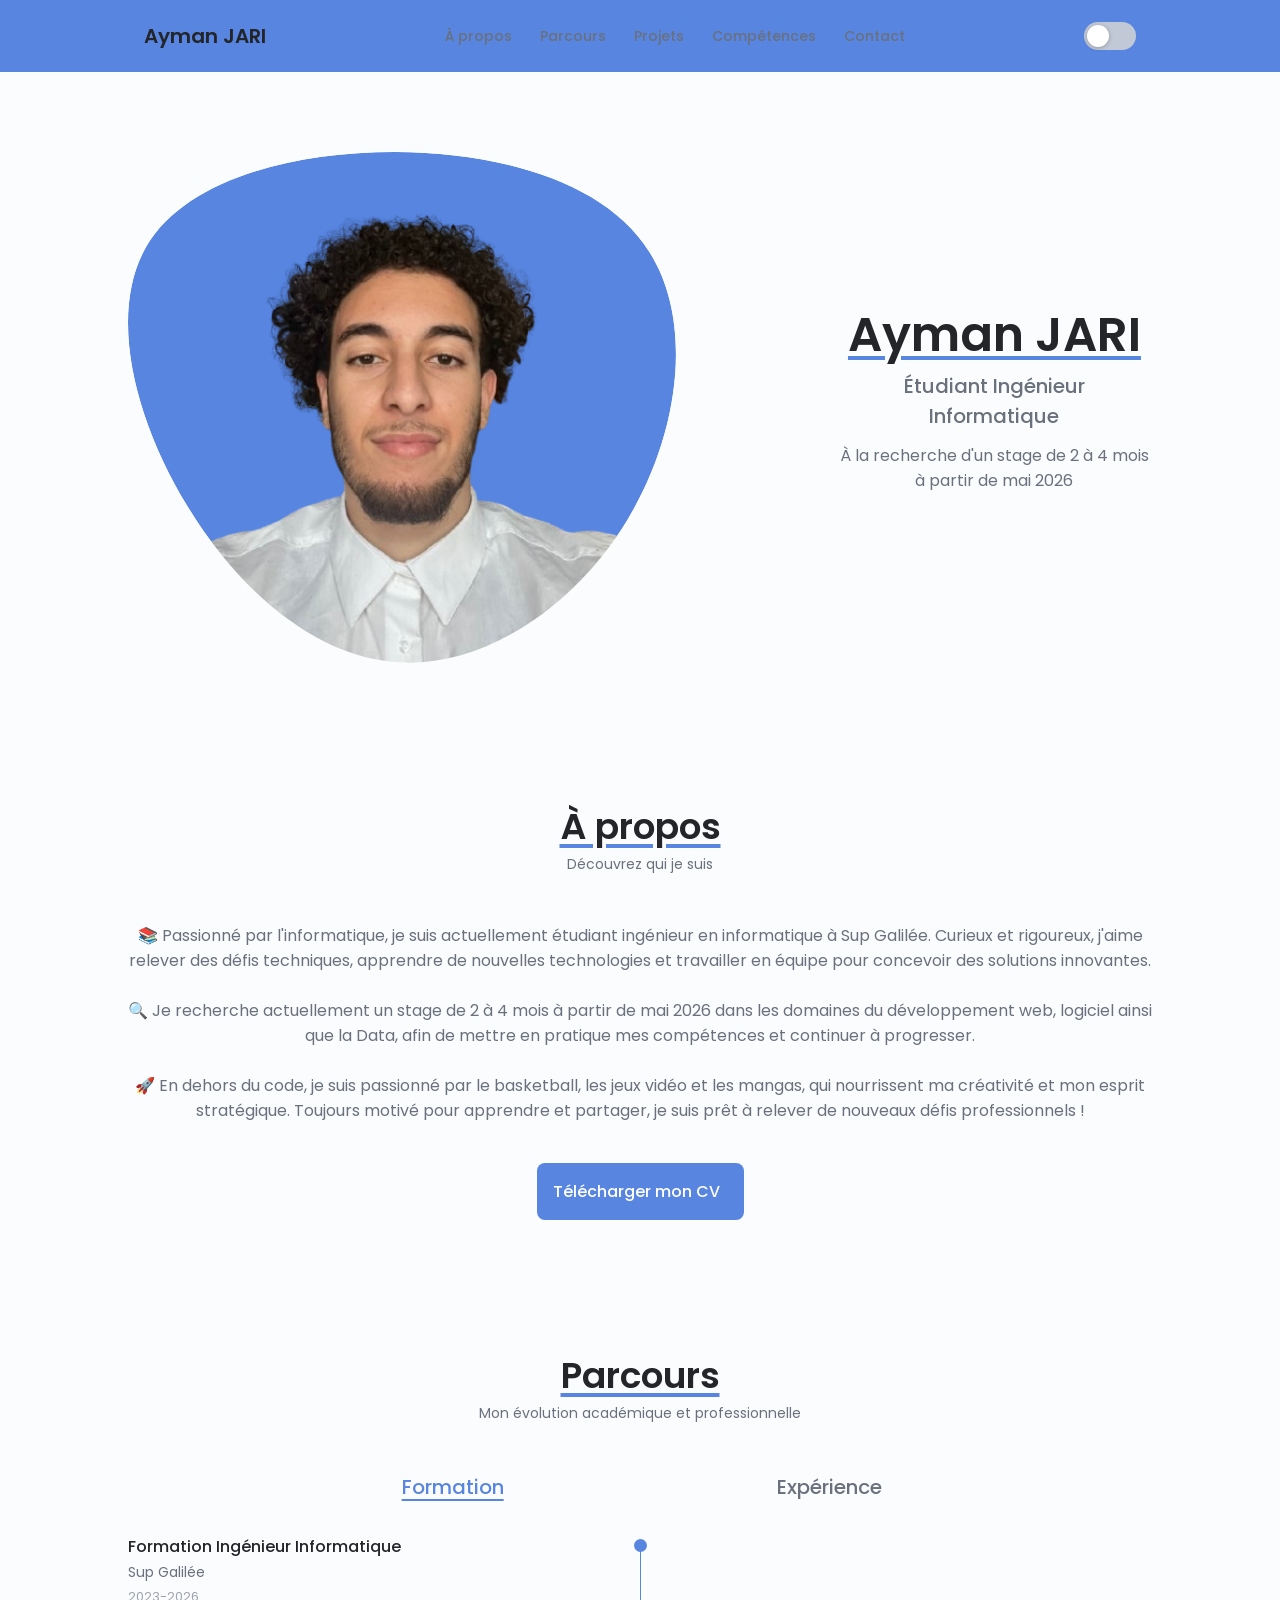
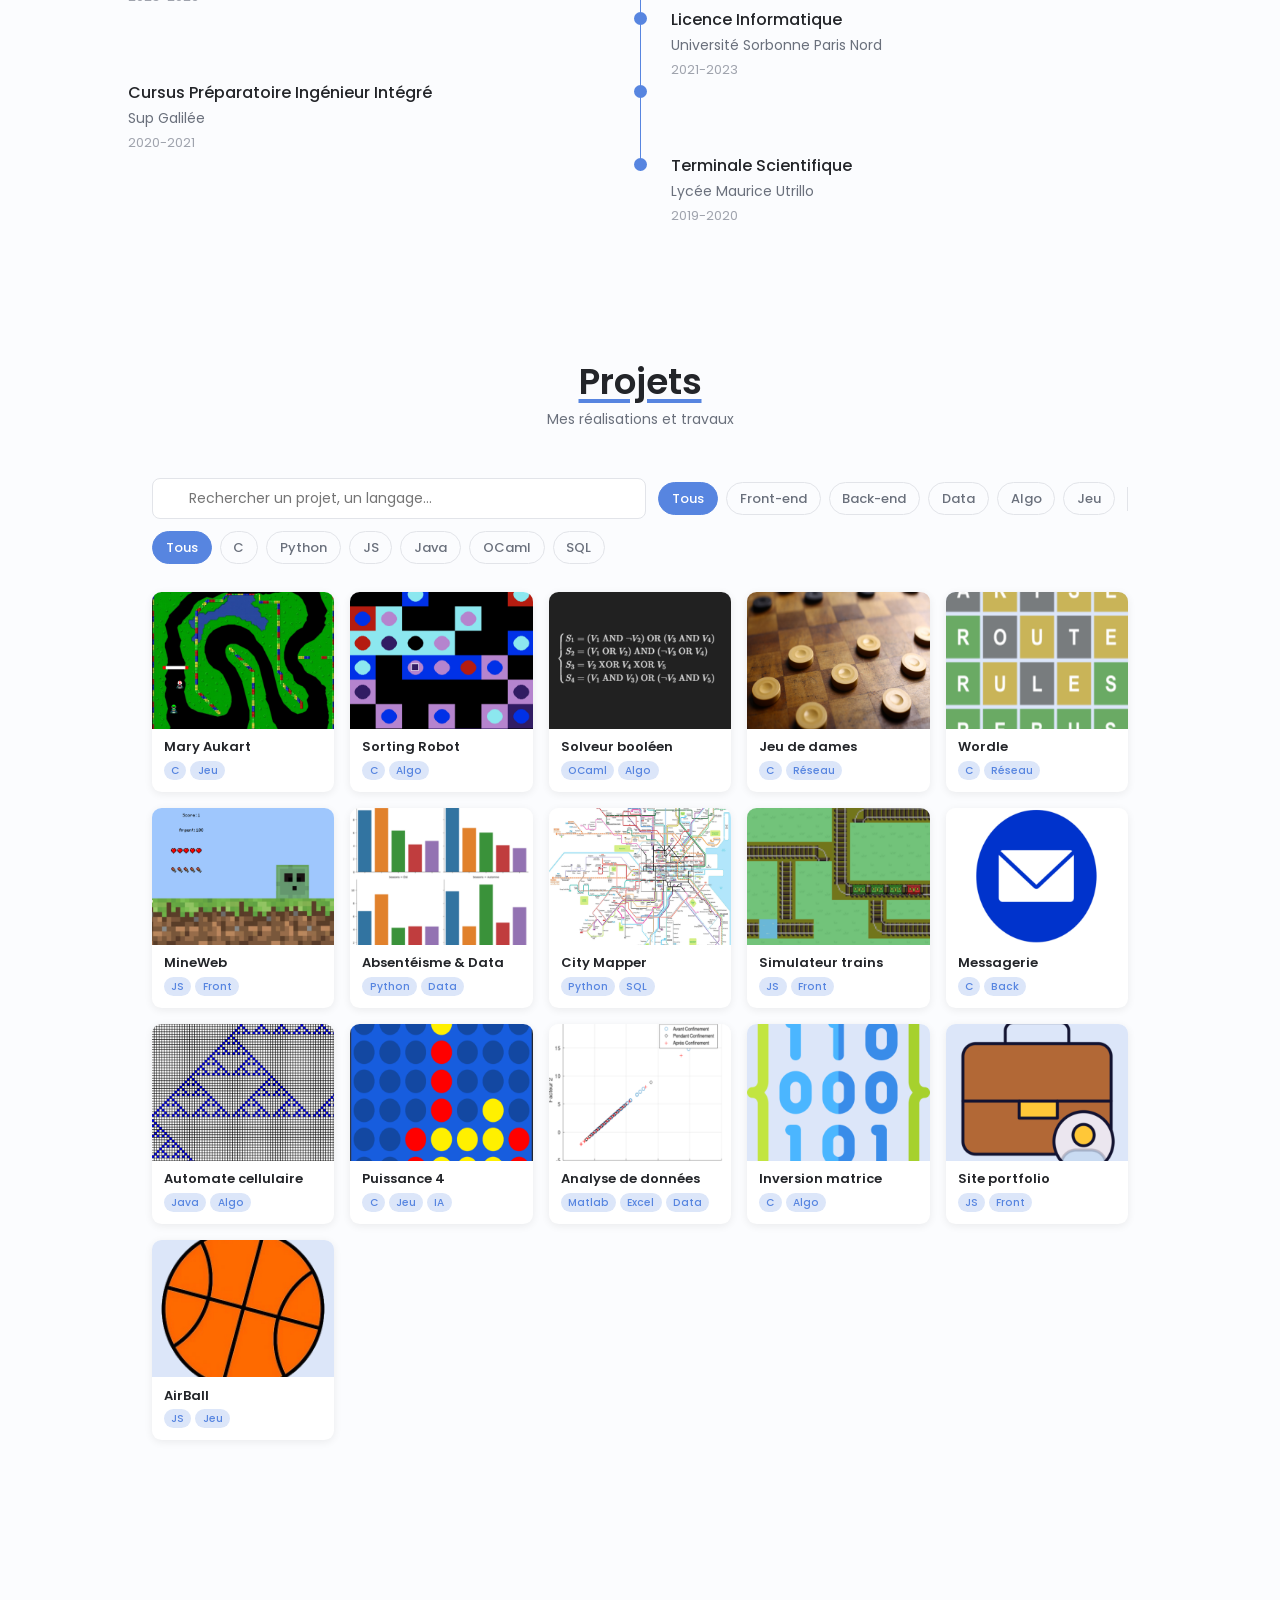
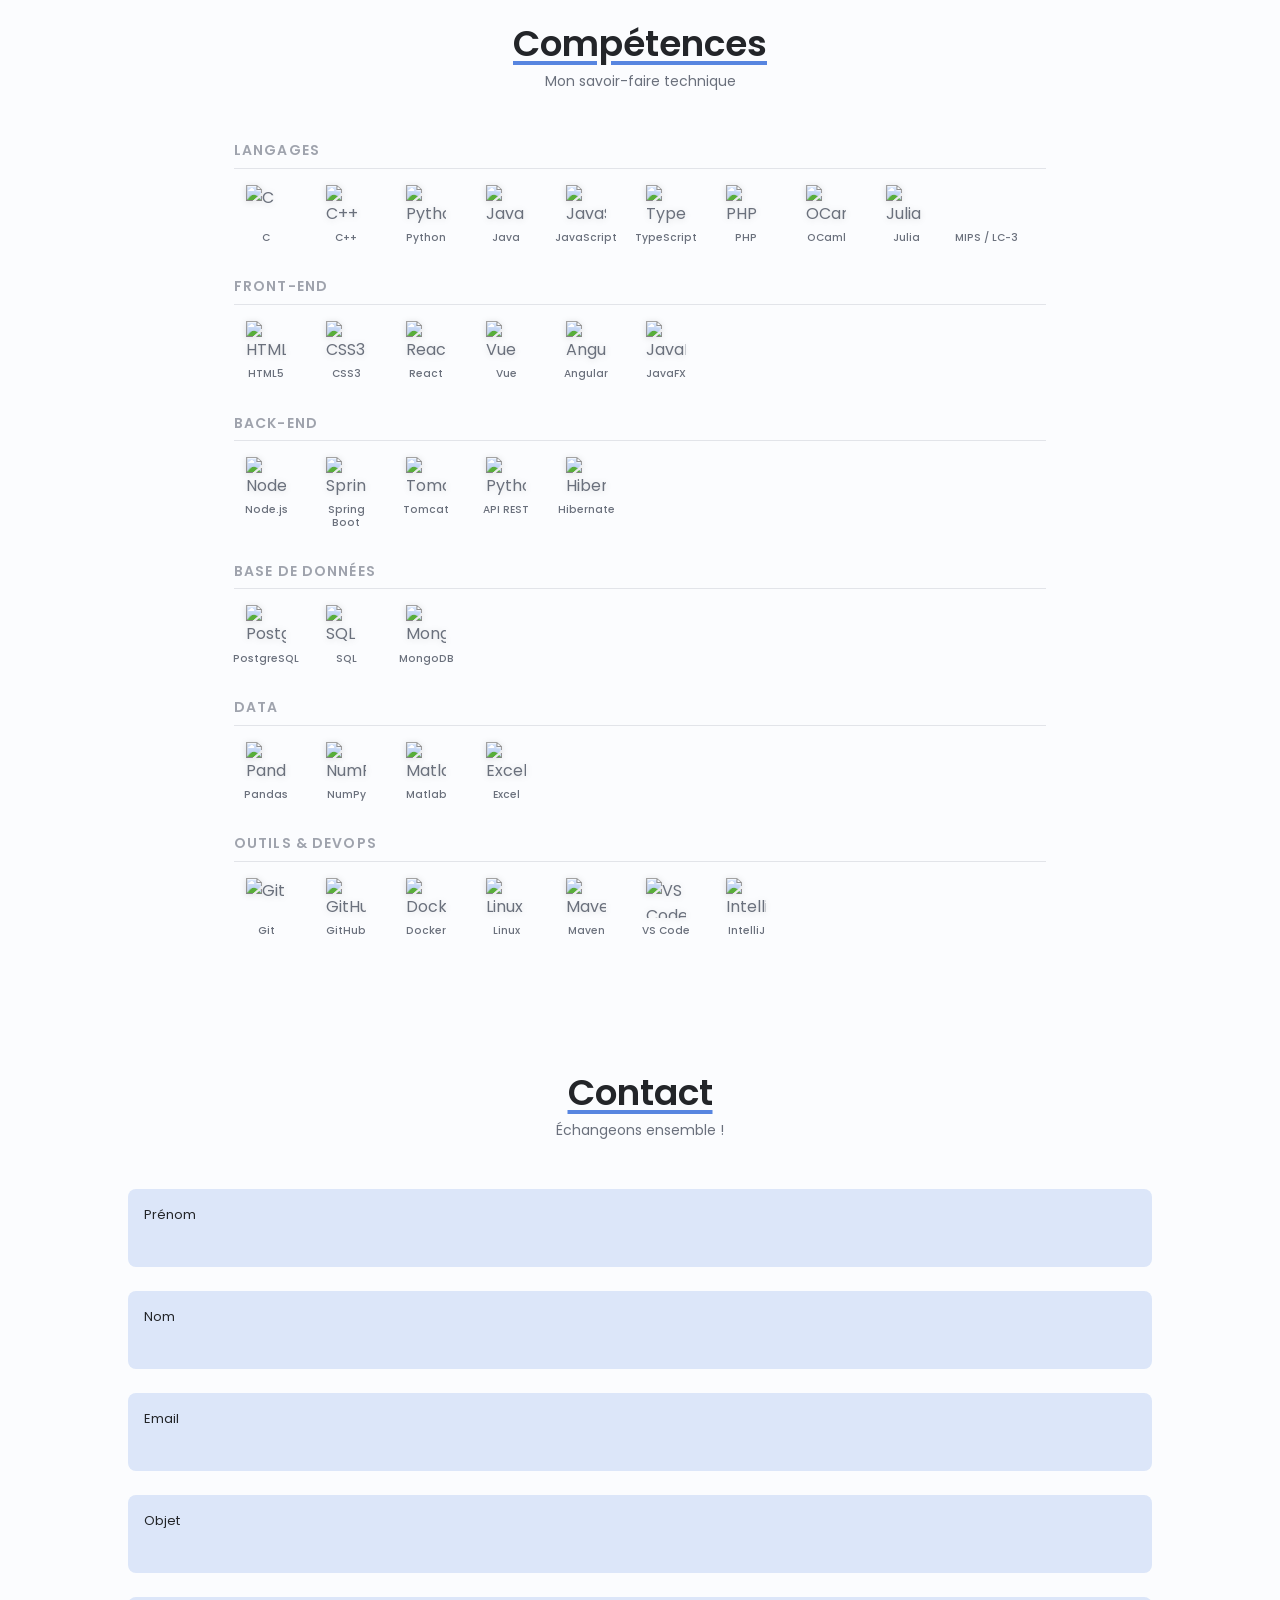
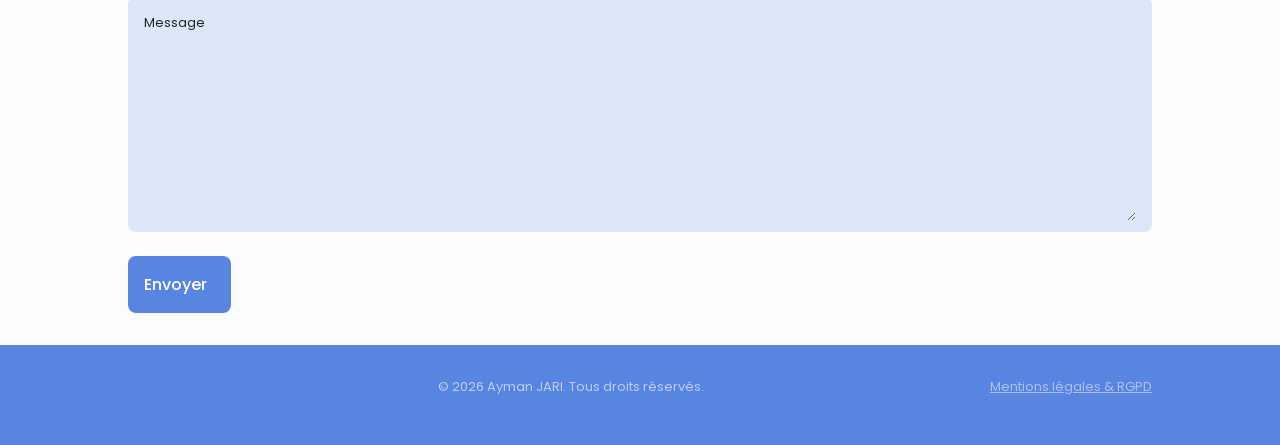
==== commit 0fa0c955: "Update index.html" ====
--- a/index.html
+++ b/index.html
@@ -659,7 +659,7 @@
                 <a class="footer__social-icone" href="https://www.linkedin.com/in/ayman-jari/" target="_blank">
                     <i class="uil uil-linkedin"></i>
                 </a>
-                <a class="footer__social-icone" href="https://github.com/" target="_blank">
+                <a class="footer__social-icone" href="https://github.com/ayman-jari" target="_blank">
                     <i class="uil uil-github"></i>
                 </a>
             </div>
@@ -944,3 +944,4 @@
 </body>
 
 </html>
+
--- a/assets/css/styles.css
+++ b/assets/css/styles.css
@@ -152,7 +152,7 @@
     width: 100%;
     position: fixed;
     z-index: var(--z-fixed);
-    background-color: transparent;
+    background-color: var(--first-color-second);
     top: 0;
     left: 0;
 }
@@ -336,7 +336,7 @@
 
 /* Change background header */
 .scroll-header {
-    background-color: var(--body-color);
+    background-color: var(--first-color-second);
     box-shadow: 0 1px 8px rgba(0, 0, 0, .1);
 }
 
@@ -398,6 +398,7 @@
     font-size: var(--big-font-size);
     text-decoration: underline 4px var(--first-color);
     text-underline-offset: 5px;
+    white-space: nowrap;
 }
 
 .accueil__soustitre {
@@ -821,61 +822,84 @@
 
 /*==================== COMPETENCES ====================*/
 .competences__conteneur {
-    grid-template-columns: repeat(2, 1fr);
-    gap: 2rem;
     padding: 0 1.5rem;
-}
-
-.competences__groupe {
-    background-color: var(--container-color);
-    border-radius: .5rem;
-    padding: 1.5rem;
-    box-shadow: 0 2px 8px rgba(0, 0, 0, .08);
-}
-
-.competences__groupe-titre {
-    font-size: var(--h3-font-size);
+    max-width: 900px;
+    margin: 0 auto;
+}
+
+.competences__sous-titre {
+    font-size: var(--small-font-size);
+    font-weight: var(--font-semi-bold);
+    text-transform: uppercase;
+    letter-spacing: .08em;
+    color: var(--text-color-light);
+    margin: 2rem 0 1rem;
+    padding-bottom: .4rem;
+    border-bottom: 1.5px solid var(--scroll-bar-color);
+}
+
+.competences__sous-titre:first-of-type {
+    margin-top: 0;
+}
+
+.competences__grille {
+    display: flex;
+    flex-wrap: wrap;
+    gap: 1rem;
+}
+
+.comp__item {
+    display: flex;
+    flex-direction: column;
+    align-items: center;
+    gap: .45rem;
+    width: 64px;
+    cursor: default;
+    transition: transform .2s;
+}
+
+.comp__item:hover {
+    transform: translateY(-4px);
+}
+
+.comp__logo {
+    width: 40px;
+    height: 40px;
+    object-fit: contain;
+    filter: drop-shadow(0 1px 3px rgba(0,0,0,.12));
+}
+
+.comp__nom {
+    font-size: .65rem;
+    font-weight: var(--font-medium);
+    color: var(--text-color);
+    text-align: center;
+    line-height: 1.2;
+}
+
+
+/* Icône de substitution pour technos sans logo Devicons */
+.comp__logo-icon {
+    font-size: 2rem;
     color: var(--first-color);
-    margin-bottom: var(--mb-1-5);
-    display: flex;
-    align-items: center;
-    gap: .5rem;
-}
-
-.competences__liste {
-    display: flex;
-    flex-direction: column;
-    gap: 1rem;
-}
-
-.competences__item {
-    display: flex;
-    align-items: center;
-    gap: .75rem;
-}
-
-.competences__icone {
-    font-size: 1.25rem;
-    color: var(--first-color);
-    flex-shrink: 0;
-}
-
-.competences__nom {
-    display: block;
-    font-size: var(--normal-font-size);
-    font-weight: var(--font-medium);
-    color: var(--title-color);
-}
-
-.competences__niveau {
-    display: block;
-    font-size: var(--smaller-font-size);
-    color: var(--text-color-light);
+    width: 40px;
+    height: 40px;
+    display: flex;
+    align-items: center;
+    justify-content: center;
+}
+/* Logo GitHub : inverser en dark mode */
+.dark-theme .comp__logo[alt="GitHub"] {
+    filter: invert(1) drop-shadow(0 1px 3px rgba(0,0,0,.12));
 }
 
 /*==================== CONTACT ====================*/
 .contact__conteneur {
-    row-gap: 3rem;
+    row-gap: 2rem;
+    grid-template-columns: 1fr;
+    max-width: 600px;
+    margin: 0 auto;
+    width: 100%;
 }
 
 .contact__information {
@@ -922,6 +946,11 @@
     border: none;
     outline: none;
     padding: .25rem .5rem .5rem 0;
+}
+
+textarea.contact__entree {
+    width: 100%;
+    resize: vertical;
 }
 
 /*==================== FOOTER ====================*/
@@ -1090,7 +1119,7 @@
     }
 
     .contact__conteneur {
-        grid-template-columns: max-content 1fr;
+        grid-template-columns: 1fr;
     }
 
     .projets__liste {
@@ -1145,3 +1174,94 @@
     }
 }
 
+
+/*==================== MENTIONS LÉGALES ====================*/
+.footer__mentions-btn {
+    background: none;
+    border: none;
+    color: hsla(0, 0%, 100%, .5);
+    font-size: var(--smaller-font-size);
+    cursor: pointer;
+    font-family: var(--body-font);
+    transition: color .2s;
+    text-decoration: underline;
+}
+
+.footer__mentions-btn:hover {
+    color: #fff;
+}
+
+.mentions__modal {
+    position: fixed;
+    inset: 0;
+    background: rgba(0,0,0,.6);
+    z-index: var(--z-modal);
+    display: flex;
+    align-items: center;
+    justify-content: center;
+    padding: 1rem;
+    opacity: 0;
+    visibility: hidden;
+    pointer-events: none;
+    transition: opacity .25s, visibility .25s;
+}
+
+.mentions__modal.modal-actif {
+    opacity: 1;
+    visibility: visible;
+    pointer-events: auto;
+}
+
+.mentions__contenu {
+    background-color: var(--container-color);
+    border-radius: .75rem;
+    padding: 2rem;
+    width: 100%;
+    max-width: 600px;
+    max-height: 85vh;
+    overflow-y: auto;
+    position: relative;
+    display: flex;
+    flex-direction: column;
+    gap: .75rem;
+}
+
+.mentions__close {
+    position: absolute;
+    top: 1rem;
+    right: 1rem;
+    background: none;
+    border: none;
+    font-size: 1.5rem;
+    color: var(--text-color-light);
+    cursor: pointer;
+    line-height: 1;
+    transition: color .2s;
+}
+
+.mentions__close:hover { color: var(--first-color); }
+
+.mentions__titre {
+    font-size: var(--h2-font-size);
+    color: var(--title-color);
+    padding-right: 2rem;
+}
+
+.mentions__sous-titre {
+    font-size: var(--normal-font-size);
+    color: var(--first-color);
+    font-weight: var(--font-semi-bold);
+    margin-top: .5rem;
+}
+
+.mentions__contenu p {
+    font-size: var(--small-font-size);
+    line-height: 1.7;
+    color: var(--text-color);
+}
+
+.mentions__contenu a {
+    color: var(--first-color);
+    text-decoration: underline;
+}
+
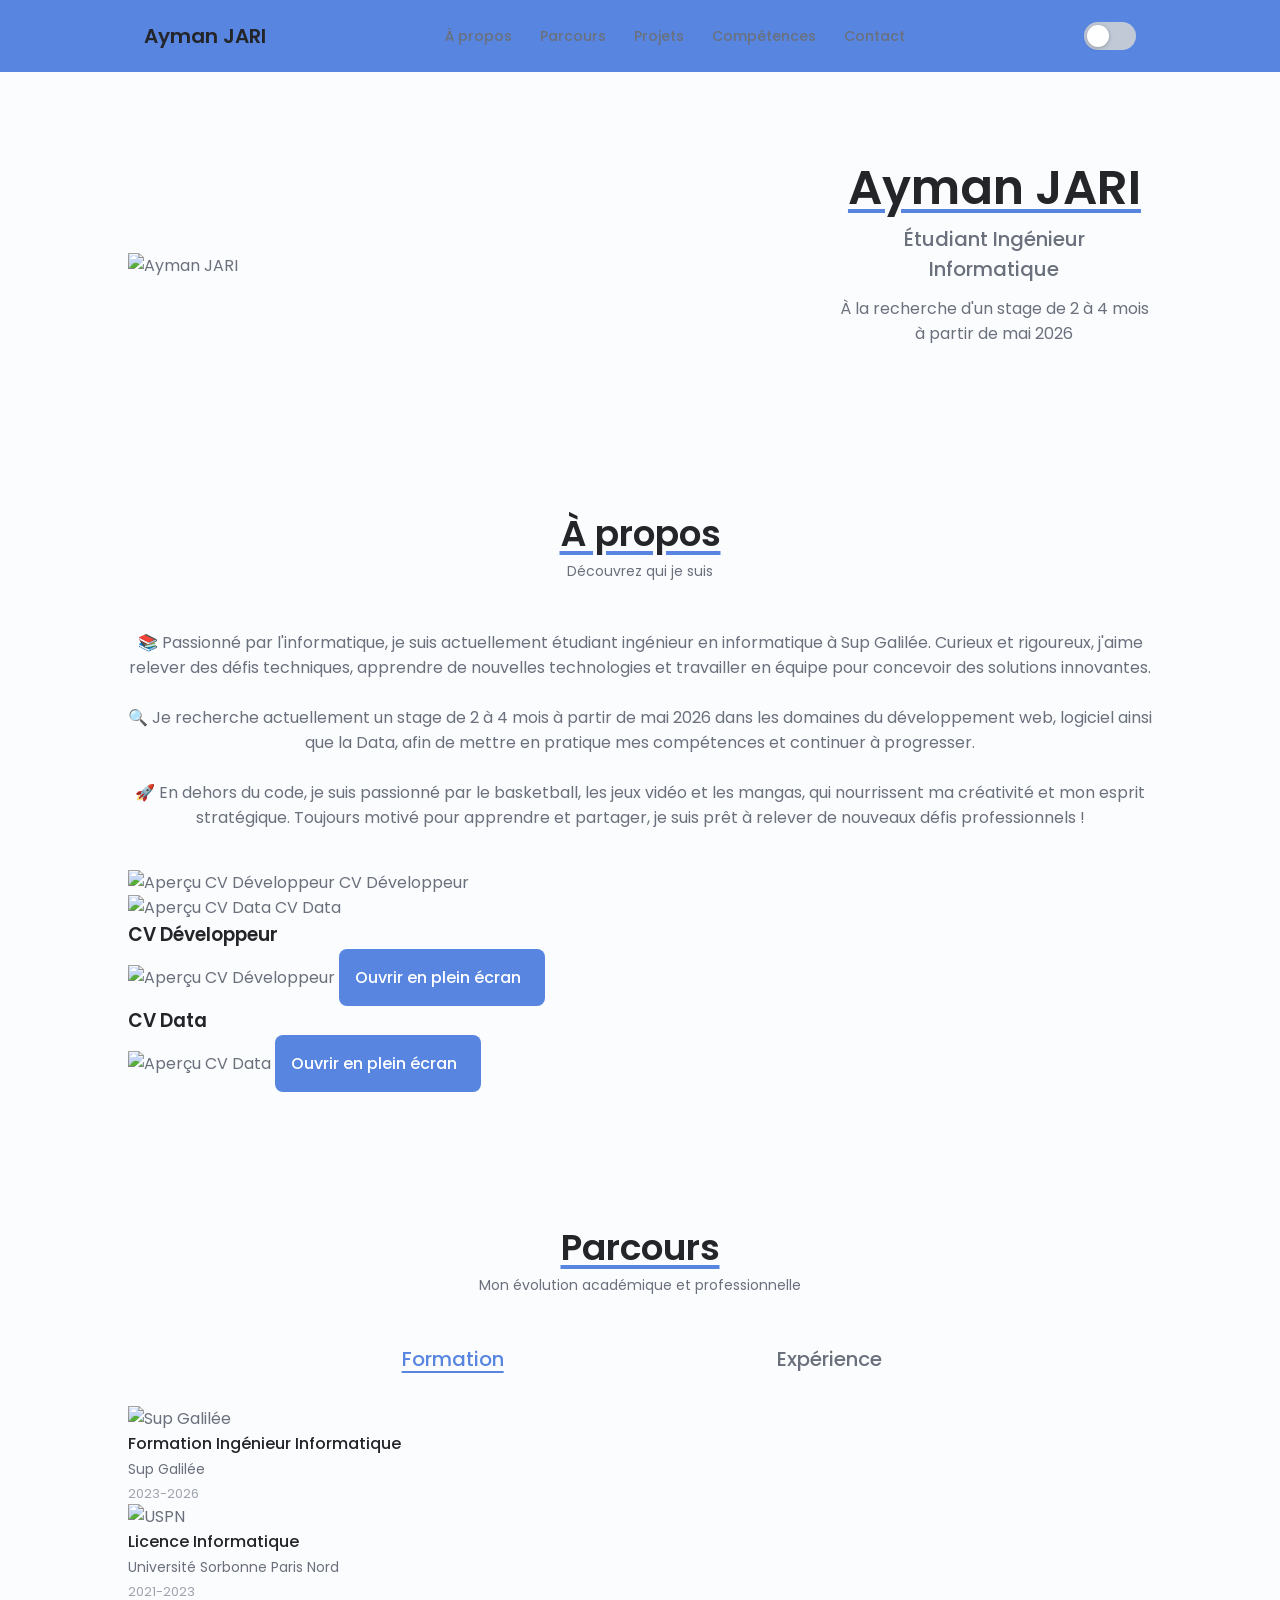
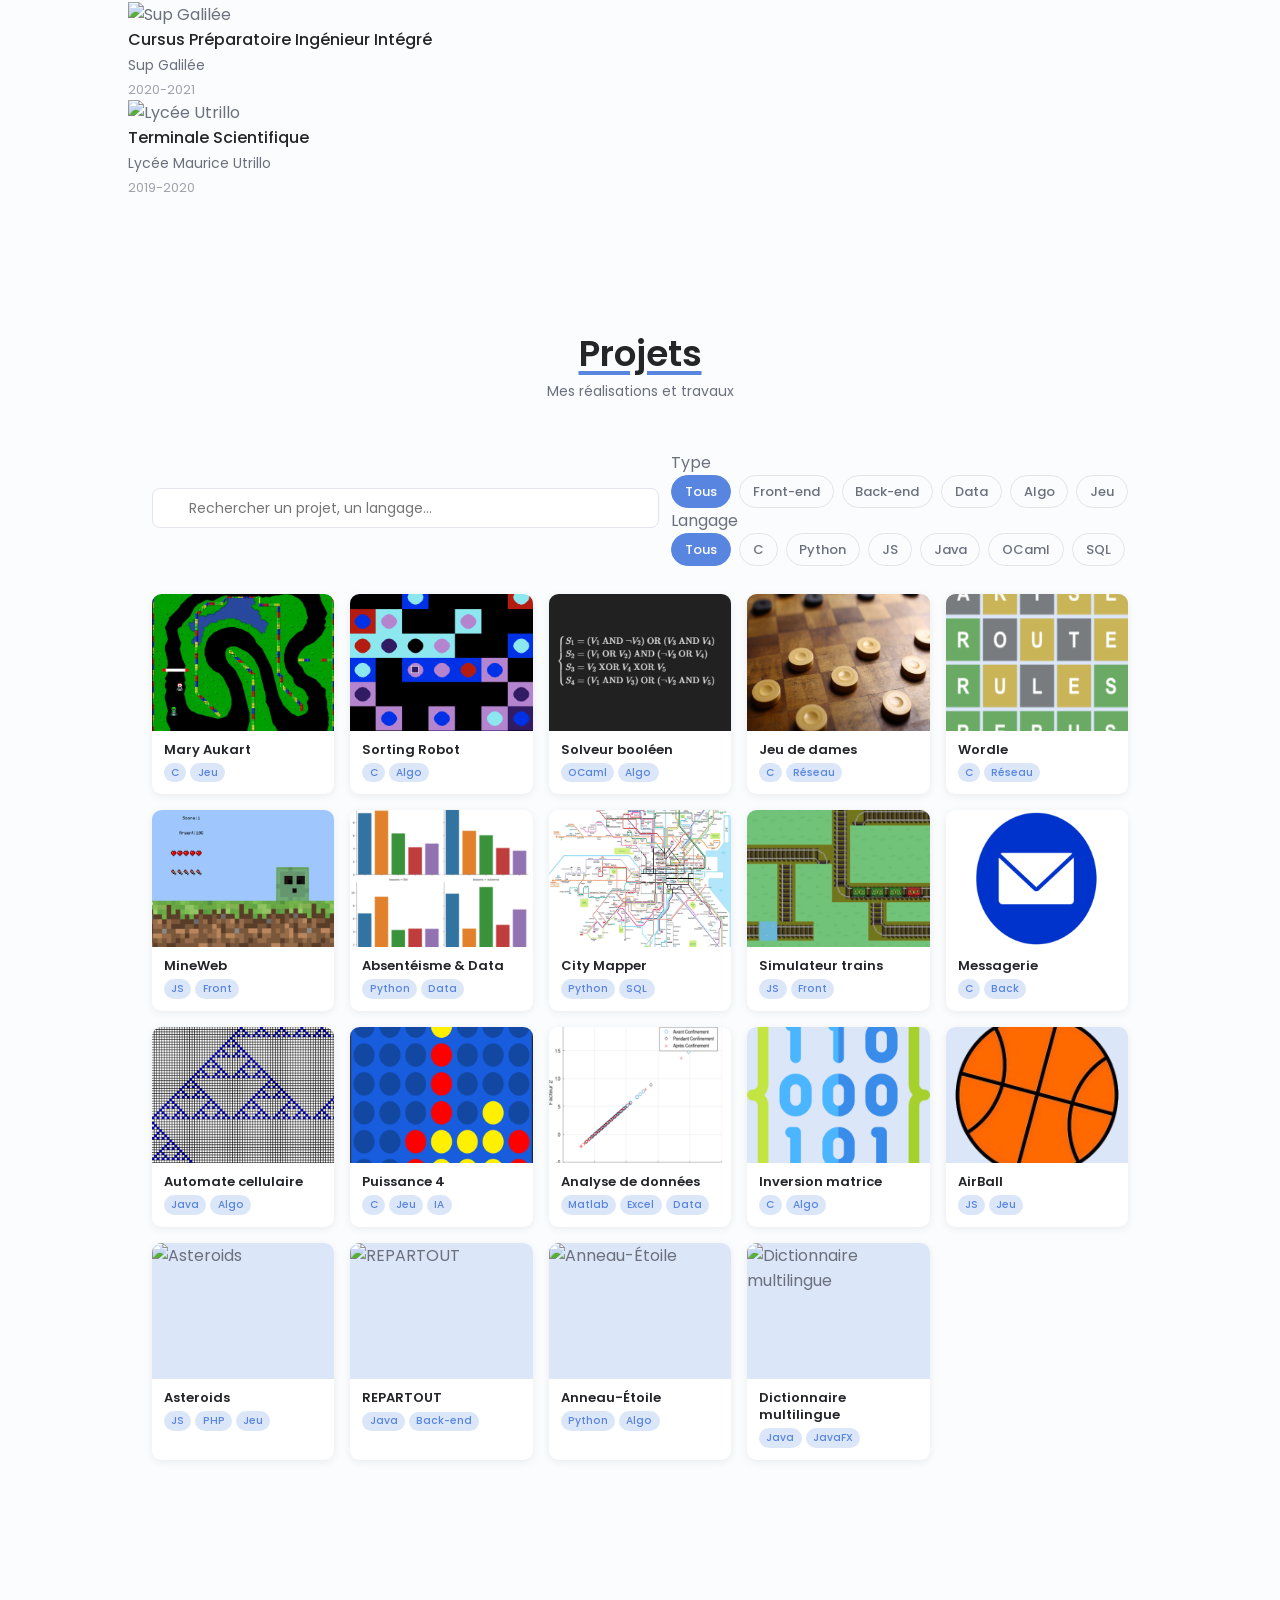
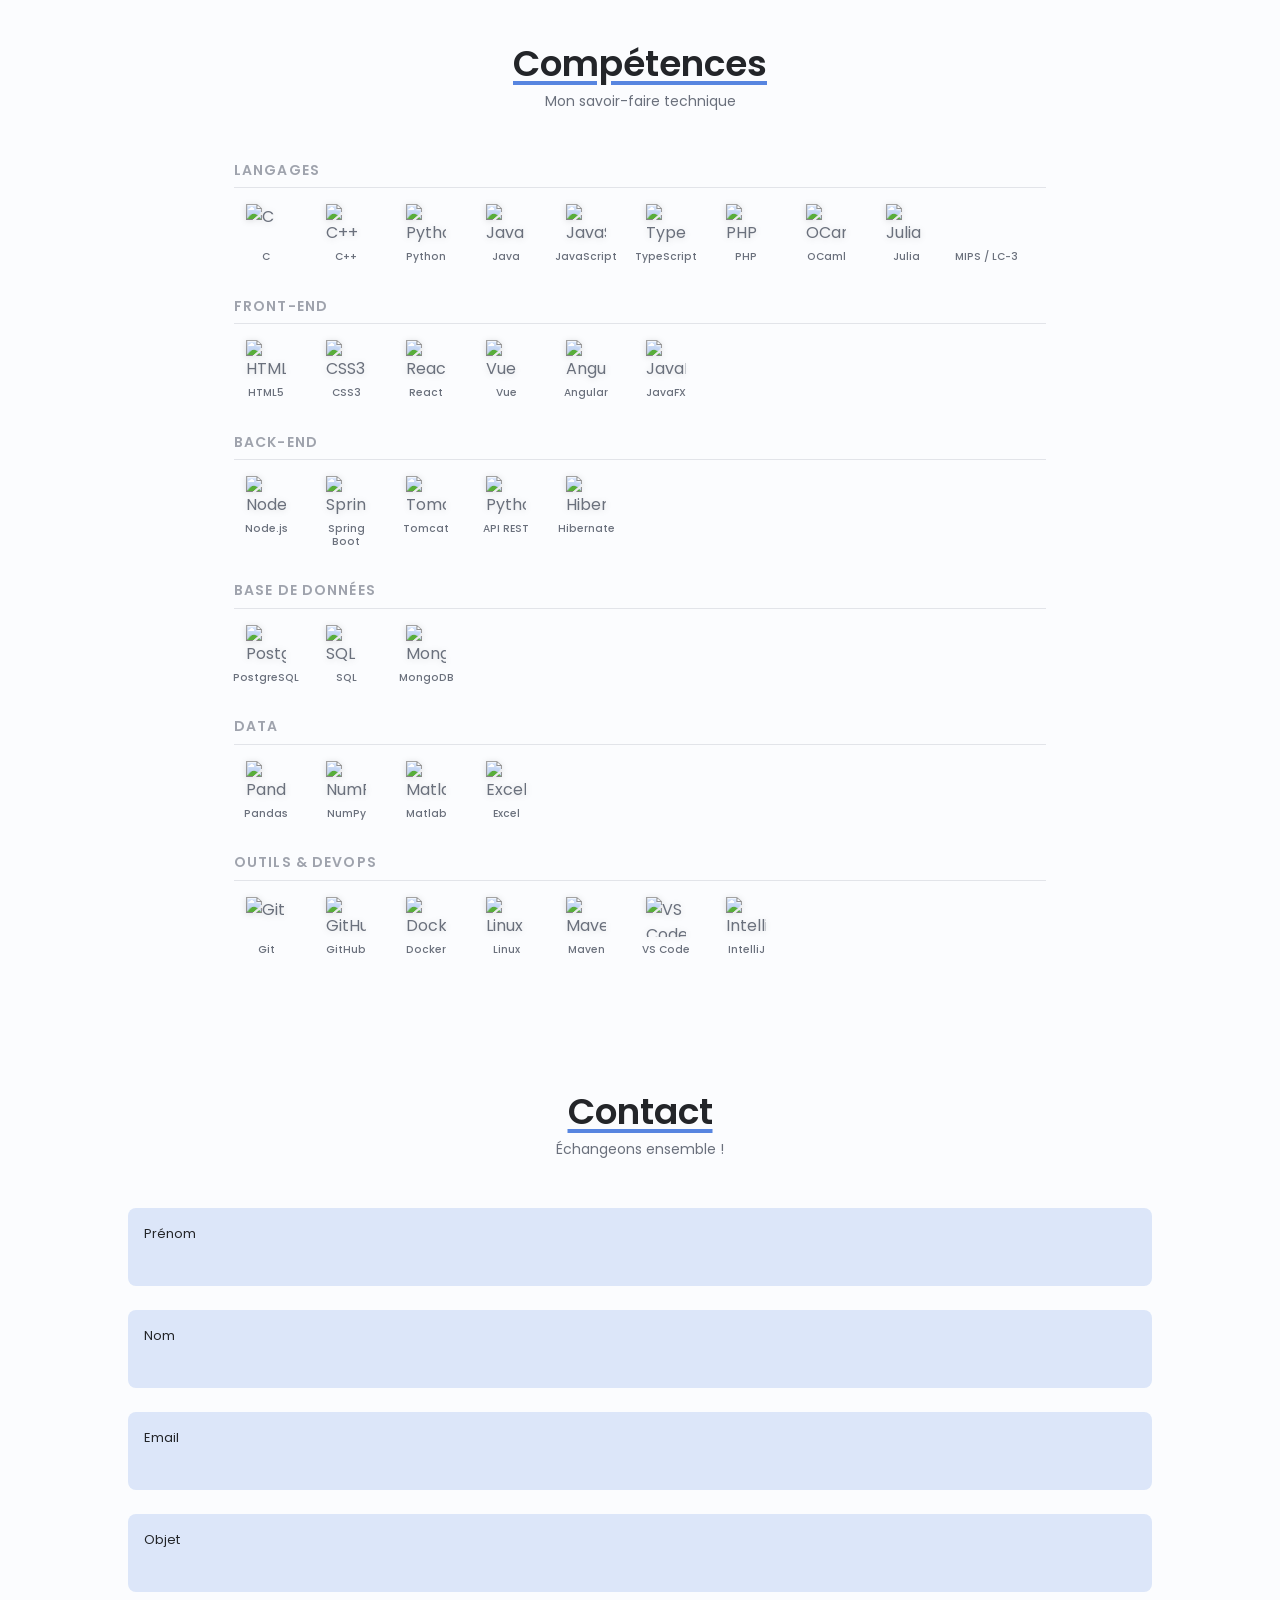
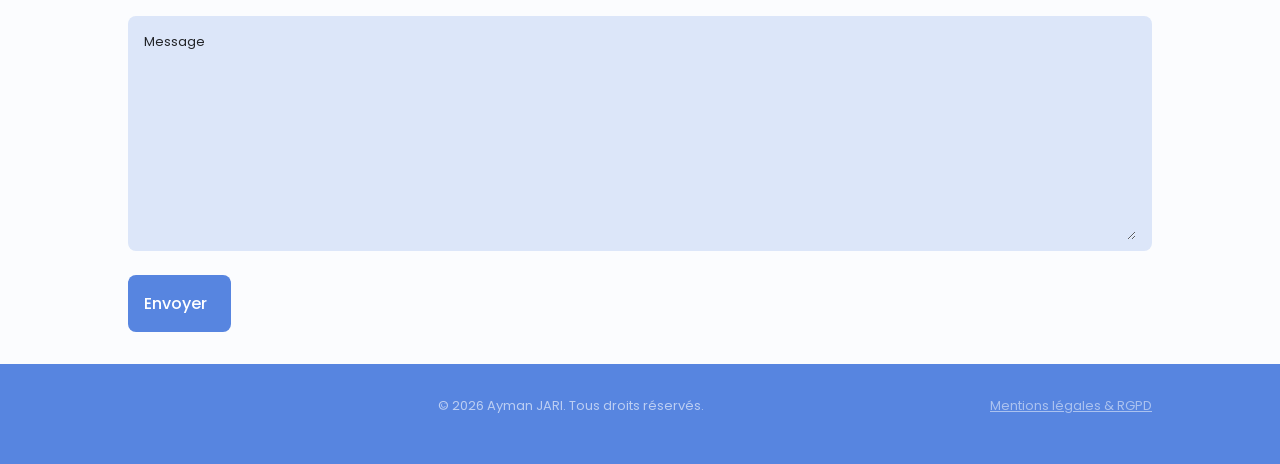
==== commit afb980e3: "Update index.html" ====
--- a/index.html
+++ b/index.html
@@ -55,23 +55,7 @@
             <div class="accueil__conteneur conteneur grille">
                 <div class="accueil__contenu grille">
                     <div class="accueil__img">
-                        <svg class="accueil__blob" viewbox="0 0 200 187" xmlns="http://www.w3.org/2000/svg"
-                            xmlns:xlink="http://www.w3.org/1999/xlink">
-                            <mask id="mask0" mask-type="alpha">
-                                <path d="M190.312 36.4879C206.582 62.1187 201.309 102.826 182.328 134.186C163.346 165.547 
-                                    130.807 187.559 100.226 186.353C69.6454 185.297 41.0228 161.023 21.7403 129.362C2.45775 
-                                    97.8511 -7.48481 59.1033 6.67581 34.5279C20.9871 10.1032 59.7028 -0.149132 97.9666 
-                                    0.00163737C136.23 0.303176 174.193 10.857 190.312 36.4879Z"></path>
-                            </mask>
-                            <g mask="url(#mask0)">
-                                <path d="M190.312 36.4879C206.582 62.1187 201.309 102.826 182.328 134.186C163.346 
-                                    165.547 130.807 187.559 100.226 186.353C69.6454 185.297 41.0228 161.023 21.7403 
-                                    129.362C2.45775 97.8511 -7.48481 59.1033 6.67581 34.5279C20.9871 10.1032 59.7028 
-                                    -0.149132 97.9666 0.00163737C136.23 0.303176 174.193 10.857 190.312 36.4879Z">
-                                </path>
-                                <image class="accueil__blob-img" x="20" xlink:href="assets/img/perfil.png" y="-40" />
-                            </g>
-                        </svg>
+                        <img src="assets/img/photo.png" alt="Ayman JARI" class="accueil__photo" />
                     </div>
                     <div class="accueil__donnees">
                         <h1 class="accueil__titre">Ayman JARI</h1>
@@ -92,17 +76,50 @@
                         j'aime relever des défis techniques, apprendre de nouvelles technologies et travailler en équipe
                         pour concevoir des solutions innovantes.<br /><br />
 
-                        🔍 Je recherche actuellement un stage de 2 à 4 mois à partir de mai 2026 dans les domaines du développement web, logiciel ainsi que la Data, afin de mettre en pratique mes compétences et continuer à progresser.<br /><br />
+                        🔍 Je recherche actuellement un stage de 2 à 4 mois à partir de mai 2026 dans les domaines du
+                        développement web, logiciel ainsi que la Data, afin de mettre en pratique mes compétences et
+                        continuer à progresser.<br /><br />
 
                         🚀 En dehors du code, je suis passionné par le basketball, les jeux vidéo et les mangas, qui
                         nourrissent ma créativité et mon esprit stratégique.
                         Toujours motivé pour apprendre et partager, je suis prêt à relever de nouveaux défis
                         professionnels !</p>
-                    <div class="propos__boutons">
-                        <a class="bouton bouton--flex" download="" href="assets/pdf/Alexa-Cv.pdf">
-                            Télécharger mon CV
-                            <i class="uil uil-download-alt bouton__icone"></i>
-                        </a>
+                    <div class="propos__cv">
+                        <div class="cv-previews">
+                            <div class="cv-preview" data-opens-cv="modal-cv-dev">
+                                <img src="assets/img/cv-dev-preview.png" alt="Aperçu CV Développeur" />
+                                <span>CV Développeur</span>
+                            </div>
+                            <div class="cv-preview" data-opens-cv="modal-cv-data">
+                                <img src="assets/img/cv-data-preview.png" alt="Aperçu CV Data" />
+                                <span>CV Data</span>
+                            </div>
+                        </div>
+                    </div>
+
+                    <!-- Modal CV Dev -->
+                    <div class="cv__modal" id="modal-cv-dev">
+                        <div class="cv__modal-contenu">
+                            <i class="uil uil-times cv__modal-close"></i>
+                            <h3 class="cv__modal-titre">CV Développeur</h3>
+                            <img src="assets/img/cv-dev-preview.png" alt="Aperçu CV Développeur"
+                                class="cv__modal-img" />
+                            <a href="assets/pdf/CV-Dev.pdf" target="_blank" class="bouton bouton--flex cv__modal-btn">
+                                Ouvrir en plein écran <i class="uil uil-external-link-alt bouton__icone"></i>
+                            </a>
+                        </div>
+                    </div>
+
+                    <!-- Modal CV Data -->
+                    <div class="cv__modal" id="modal-cv-data">
+                        <div class="cv__modal-contenu">
+                            <i class="uil uil-times cv__modal-close"></i>
+                            <h3 class="cv__modal-titre">CV Data</h3>
+                            <img src="assets/img/cv-data-preview.png" alt="Aperçu CV Data" class="cv__modal-img" />
+                            <a href="assets/pdf/CV-Data.pdf" target="_blank" class="bouton bouton--flex cv__modal-btn">
+                                Ouvrir en plein écran <i class="uil uil-external-link-alt bouton__icone"></i>
+                            </a>
+                        </div>
                     </div>
                 </div>
             </div>
@@ -124,121 +141,109 @@
                 </div>
                 <div class="parcours__sections">
                     <!--==================== PARCOURS FORMATION ====================-->
+                    <!--==================== PARCOURS FORMATION ====================-->
                     <div class="parcours__contenu parcours__actif" data-content="" id="formation">
-                        <div class="parcours__donnees">
-                            <div>
-                                <h3 class="parcours__titre">Formation Ingénieur Informatique</h3>
-                                <span class="parcours__soustitre">Sup Galilée</span>
-                                <div class="parcours__calendrier">
-                                    <i class="uil uil-calendar-alt"></i>
-                                    2023-2026
+                        <div class="timeline__item">
+                            <div class="timeline__point"></div>
+                            <div class="parcours__entree">
+                                <img src="assets/img/parcours/sup_galilee.png" class="parcours__logo"
+                                    alt="Sup Galilée" />
+                                <div>
+                                    <h3 class="parcours__titre">Formation Ingénieur Informatique</h3>
+                                    <span class="parcours__soustitre">Sup Galilée</span>
+                                    <div class="parcours__calendrier"><i class="uil uil-calendar-alt"></i> 2023-2026
+                                    </div>
                                 </div>
                             </div>
-                            <div>
-                                <span class="parcours__ronds"></span>
-                                <span class="parcours__ligne"></span>
-                            </div>
-                        </div>
-                        <div class="parcours__donnees">
-                            <div></div>
-                            <div>
-                                <span class="parcours__ronds"></span>
-                                <span class="parcours__ligne"></span>
-                            </div>
-                            <div>
-                                <h3 class="parcours__titre">Licence Informatique</h3>
-                                <span class="parcours__soustitre">Université Sorbonne Paris Nord</span>
-                                <div class="parcours__calendrier">
-                                    <i class="uil uil-calendar-alt"></i>
-                                    2021-2023
+                        </div>
+                        <div class="timeline__item">
+                            <div class="timeline__point"></div>
+                            <div class="parcours__entree">
+                                <img src="assets/img/parcours/uspn.png" class="parcours__logo" alt="USPN" />
+                                <div>
+                                    <h3 class="parcours__titre">Licence Informatique</h3>
+                                    <span class="parcours__soustitre">Université Sorbonne Paris Nord</span>
+                                    <div class="parcours__calendrier"><i class="uil uil-calendar-alt"></i> 2021-2023
+                                    </div>
                                 </div>
                             </div>
                         </div>
-                        <div class="parcours__donnees">
-                            <div>
-                                <h3 class="parcours__titre">Cursus Préparatoire Ingénieur Intégré</h3>
-                                <span class="parcours__soustitre">Sup Galilée</span>
-                                <div class="parcours__calendrier">
-                                    <i class="uil uil-calendar-alt"></i>
-                                    2020-2021
+                        <div class="timeline__item">
+                            <div class="timeline__point"></div>
+                            <div class="parcours__entree">
+                                <img src="assets/img/parcours/sup_galilee.png" class="parcours__logo"
+                                    alt="Sup Galilée" />
+                                <div>
+                                    <h3 class="parcours__titre">Cursus Préparatoire Ingénieur Intégré</h3>
+                                    <span class="parcours__soustitre">Sup Galilée</span>
+                                    <div class="parcours__calendrier"><i class="uil uil-calendar-alt"></i> 2020-2021
+                                    </div>
                                 </div>
                             </div>
-                            <div>
-                                <span class="parcours__ronds"></span>
-                                <span class="parcours__ligne"></span>
-                            </div>
-                        </div>
-                        <div class="parcours__donnees">
-                            <div></div>
-                            <div>
-                                <span class="parcours__ronds"></span>
-                            </div>
-                            <div>
-                                <h3 class="parcours__titre">Terminale Scientifique</h3>
-                                <span class="parcours__soustitre">Lycée Maurice Utrillo</span>
-                                <div class="parcours__calendrier">
-                                    <i class="uil uil-calendar-alt"></i>
-                                    2019-2020
+                        </div>
+                        <div class="timeline__item timeline__item--last">
+                            <div class="timeline__point"></div>
+                            <div class="parcours__entree">
+                                <img src="assets/img/parcours/utrillo.png" class="parcours__logo" alt="Lycée Utrillo" />
+                                <div>
+                                    <h3 class="parcours__titre">Terminale Scientifique</h3>
+                                    <span class="parcours__soustitre">Lycée Maurice Utrillo</span>
+                                    <div class="parcours__calendrier"><i class="uil uil-calendar-alt"></i> 2019-2020
+                                    </div>
                                 </div>
                             </div>
                         </div>
                     </div>
+
                     <!--==================== PARCOURS EXPERIENCE ====================-->
                     <div class="parcours__contenu" data-content="" id="experience">
-                        <div class="parcours__donnees">
-                            <div>
-                                <h3 class="parcours__titre">Professeur particulier en Mathématiques</h3>
-                                <span class="parcours__soustitre">Complétude</span>
-                                <div class="parcours__calendrier">
-                                    <i class="uil uil-calendar-alt"></i>
-                                    Jan. 2025 - Aujourd'hui
+                        <div class="timeline__item">
+                            <div class="timeline__point"></div>
+                            <div class="parcours__entree">
+                                <img src="assets/img/parcours/completude.png" class="parcours__logo" alt="Complétude" />
+                                <div>
+                                    <h3 class="parcours__titre">Professeur particulier en Mathématiques</h3>
+                                    <span class="parcours__soustitre">Complétude</span>
+                                    <div class="parcours__calendrier"><i class="uil uil-calendar-alt"></i> Jan. 2025 -
+                                        Aujourd'hui</div>
                                 </div>
                             </div>
-                            <div>
-                                <span class="parcours__ronds"></span>
-                                <span class="parcours__ligne"></span>
-                            </div>
-                        </div>
-                        <div class="parcours__donnees">
-                            <div></div>
-                            <div>
-                                <span class="parcours__ronds"></span>
-                                <span class="parcours__ligne"></span>
-                            </div>
-                            <div>
-                                <h3 class="parcours__titre">Chauffeur Livreur Polyvalent</h3>
-                                <span class="parcours__soustitre">Star Service</span>
-                                <div class="parcours__calendrier">
-                                    <i class="uil uil-calendar-alt"></i>
-                                    Sep. 2024 - Nov. 2024
+                        </div>
+                        <div class="timeline__item">
+                            <div class="timeline__point"></div>
+                            <div class="parcours__entree">
+                                <img src="assets/img/parcours/star_service.png" class="parcours__logo"
+                                    alt="Star Service" />
+                                <div>
+                                    <h3 class="parcours__titre">Chauffeur Livreur Polyvalent</h3>
+                                    <span class="parcours__soustitre">Star Service</span>
+                                    <div class="parcours__calendrier"><i class="uil uil-calendar-alt"></i> Sep. 2024 -
+                                        Nov. 2024</div>
                                 </div>
                             </div>
                         </div>
-                        <div class="parcours__donnees">
-                            <div>
-                                <h3 class="parcours__titre">Tuteur en Informatique</h3>
-                                <span class="parcours__soustitre">Université Sorbonne Paris Nord</span>
-                                <div class="parcours__calendrier">
-                                    <i class="uil uil-calendar-alt"></i>
-                                    Fev. 2024 - Mai 2024
+                        <div class="timeline__item">
+                            <div class="timeline__point"></div>
+                            <div class="parcours__entree">
+                                <img src="assets/img/parcours/uspn.png" class="parcours__logo" alt="USPN" />
+                                <div>
+                                    <h3 class="parcours__titre">Tuteur en Informatique</h3>
+                                    <span class="parcours__soustitre">Université Sorbonne Paris Nord</span>
+                                    <div class="parcours__calendrier"><i class="uil uil-calendar-alt"></i> Fev. 2024 -
+                                        Mai 2024</div>
                                 </div>
                             </div>
-                            <div>
-                                <span class="parcours__ronds"></span>
-                                <span class="parcours__ligne"></span>
-                            </div>
-                        </div>
-                        <div class="parcours__donnees">
-                            <div></div>
-                            <div>
-                                <span class="parcours__ronds"></span>
-                            </div>
-                            <div>
-                                <h3 class="parcours__titre">Développeur Front-End &amp; Data Analyst</h3>
-                                <span class="parcours__soustitre">Ministère de la Culture</span>
-                                <div class="parcours__calendrier">
-                                    <i class="uil uil-calendar-alt"></i>
-                                    Juin 2023 - Juillet 2023
+                        </div>
+                        <div class="timeline__item timeline__item--last">
+                            <div class="timeline__point"></div>
+                            <div class="parcours__entree">
+                                <img src="assets/img/parcours/ministere.png" class="parcours__logo"
+                                    alt="Ministère de la Culture" />
+                                <div>
+                                    <h3 class="parcours__titre">Développeur Front-End &amp; Data Analyst</h3>
+                                    <span class="parcours__soustitre">Ministère de la Culture</span>
+                                    <div class="parcours__calendrier"><i class="uil uil-calendar-alt"></i> Juin 2023 -
+                                        Juillet 2023</div>
                                 </div>
                             </div>
                         </div>
@@ -253,28 +258,34 @@
             <div class="projets__conteneur conteneur">
                 <!-- Toolbar : recherche + filtres -->
                 <div class="projets__toolbar">
+                    <!-- Ligne 1 : recherche -->
                     <div class="projets__search-wrap">
                         <i class="uil uil-search"></i>
                         <input class="projets__search" id="projets-search"
                             placeholder="Rechercher un projet, un langage…" type="text" />
                     </div>
-                    <div class="projets__filtres" id="filtres-type">
-                        <button class="filtre__btn actif" data-type="tous">Tous</button>
-                        <button class="filtre__btn" data-type="front">Front-end</button>
-                        <button class="filtre__btn" data-type="back">Back-end</button>
-                        <button class="filtre__btn" data-type="data">Data</button>
-                        <button class="filtre__btn" data-type="algo">Algo</button>
-                        <button class="filtre__btn" data-type="jeu">Jeu</button>
-                    </div>
-                    <div class="filtres__sep"></div>
-                    <div class="projets__filtres" id="filtres-lang">
-                        <button class="filtre__btn actif" data-lang="tous">Tous</button>
-                        <button class="filtre__btn" data-lang="C">C</button>
-                        <button class="filtre__btn" data-lang="Python">Python</button>
-                        <button class="filtre__btn" data-lang="JavaScript">JS</button>
-                        <button class="filtre__btn" data-lang="Java">Java</button>
-                        <button class="filtre__btn" data-lang="OCaml">OCaml</button>
-                        <button class="filtre__btn" data-lang="SQL">SQL</button>
+                    <!-- Ligne 2 : filtres -->
+                    <div class="projets__filtres-row">
+                        <span class="filtres__label">Type</span>
+                        <div class="projets__filtres" id="filtres-type">
+                            <button class="filtre__btn actif" data-type="tous">Tous</button>
+                            <button class="filtre__btn" data-type="front">Front-end</button>
+                            <button class="filtre__btn" data-type="back">Back-end</button>
+                            <button class="filtre__btn" data-type="data">Data</button>
+                            <button class="filtre__btn" data-type="algo">Algo</button>
+                            <button class="filtre__btn" data-type="jeu">Jeu</button>
+                        </div>
+                        <span class="filtres__sep-v"></span>
+                        <span class="filtres__label">Langage</span>
+                        <div class="projets__filtres" id="filtres-lang">
+                            <button class="filtre__btn actif" data-lang="tous">Tous</button>
+                            <button class="filtre__btn" data-lang="C">C</button>
+                            <button class="filtre__btn" data-lang="Python">Python</button>
+                            <button class="filtre__btn" data-lang="JavaScript">JS</button>
+                            <button class="filtre__btn" data-lang="Java">Java</button>
+                            <button class="filtre__btn" data-lang="OCaml">OCaml</button>
+                            <button class="filtre__btn" data-lang="SQL">SQL</button>
+                        </div>
                     </div>
                 </div>
                 <!-- Grille projets -->
@@ -503,21 +514,7 @@
                         </div>
 
                     </li>
-                    <!-- Projet 15 – Portfolio -->
-                    <li class="projet__carte" data-lang="JavaScript" data-opens-modal="modal-projet-14"
-                        data-search="portfolio site web html css javascript php navigation" data-type="front">
-                        <div class="projet__thumb">
-                            <img alt="Site portfolio" src="assets/img/projets/portfolio.png" />
-                        </div>
-                        <div class="projet__infos">
-                            <h3 class="projet__titre">Site portfolio</h3>
-                            <div class="projet__tags">
-                                <span class="projet__tag">JS</span>
-                                <span class="projet__tag">Front</span>
-                            </div>
-                        </div>
-
-                    </li>
+
                     <!-- Projet 16 – AirBall -->
                     <li class="projet__carte" data-lang="JavaScript" data-opens-modal="modal-projet-15"
                         data-search="airball basketball jeu navigateur html css js" data-type="jeu front">
@@ -533,6 +530,72 @@
                         </div>
 
                     </li>
+
+                    <!-- Projet 17 – Asteroids -->
+                    <li class="projet__carte" data-lang="JavaScript" data-opens-modal="modal-projet-16"
+                        data-search="asteroids jeu vaisseau espace astéroïdes score collision html css javascript php"
+                        data-type="jeu front">
+                        <div class="projet__thumb">
+                            <img alt="Asteroids" src="assets/img/projets/asteroids.png" />
+                        </div>
+                        <div class="projet__infos">
+                            <h3 class="projet__titre">Asteroids</h3>
+                            <div class="projet__tags">
+                                <span class="projet__tag">JS</span>
+                                <span class="projet__tag">PHP</span>
+                                <span class="projet__tag">Jeu</span>
+                            </div>
+                        </div>
+                    </li>
+
+                    <!-- Projet 18 – REPARTOUT -->
+                    <li class="projet__carte" data-lang="Java" data-opens-modal="modal-projet-17"
+                        data-search="repartout pwa application web sav gestion interventions clients machines java jsp rest api telediag jpa sql"
+                        data-type="back">
+                        <div class="projet__thumb">
+                            <img alt="REPARTOUT" src="assets/img/projets/repartout.png" />
+                        </div>
+                        <div class="projet__infos">
+                            <h3 class="projet__titre">REPARTOUT</h3>
+                            <div class="projet__tags">
+                                <span class="projet__tag">Java</span>
+                                <span class="projet__tag">Back-end</span>
+                            </div>
+                        </div>
+                    </li>
+
+                    <!-- Projet 19 – Anneau-Étoile -->
+                    <li class="projet__carte" data-lang="Python" data-opens-modal="modal-projet-18"
+                        data-search="anneau étoile optimisation combinatoire heuristique métaheuristique plne python algorithme graphe tsp"
+                        data-type="algo data">
+                        <div class="projet__thumb">
+                            <img alt="Anneau-Étoile" src="assets/img/projets/anneau_etoile.png" />
+                        </div>
+                        <div class="projet__infos">
+                            <h3 class="projet__titre">Anneau-Étoile</h3>
+                            <div class="projet__tags">
+                                <span class="projet__tag">Python</span>
+                                <span class="projet__tag">Algo</span>
+                            </div>
+                        </div>
+                    </li>
+
+                    <!-- Dictionnaire multilingue -->
+                    <li class="projet__carte" data-lang="Java" data-opens-modal="modal-projet-19"
+                        data-search="dictionnaire multilingue lift javafx xml java éditeur linguistique"
+                        data-type="front back">
+                        <div class="projet__thumb">
+                            <img alt="Dictionnaire multilingue" src="assets/img/projets/dico.png" />
+                        </div>
+                        <div class="projet__infos">
+                            <h3 class="projet__titre">Dictionnaire multilingue</h3>
+                            <div class="projet__tags">
+                                <span class="projet__tag">Java</span>
+                                <span class="projet__tag">JavaFX</span>
+                            </div>
+                        </div>
+                    </li>
+
                     <!-- Message aucun résultat -->
                     <li class="projets__vide" id="projets-vide">Aucun projet ne correspond à ta recherche.</li>
                 </ul>
@@ -548,66 +611,135 @@
                 <!-- LANGAGES -->
                 <h3 class="competences__sous-titre">Langages</h3>
                 <div class="competences__grille">
-                    <div class="comp__item"><img src="https://cdn.jsdelivr.net/gh/devicons/devicon/icons/c/c-original.svg" alt="C" class="comp__logo"><span class="comp__nom">C</span></div>
-                    <div class="comp__item"><img src="https://cdn.jsdelivr.net/gh/devicons/devicon/icons/cplusplus/cplusplus-original.svg" alt="C++" class="comp__logo"><span class="comp__nom">C++</span></div>
-                    <div class="comp__item"><img src="https://cdn.jsdelivr.net/gh/devicons/devicon/icons/python/python-original.svg" alt="Python" class="comp__logo"><span class="comp__nom">Python</span></div>
-                    <div class="comp__item"><img src="https://cdn.jsdelivr.net/gh/devicons/devicon/icons/java/java-original.svg" alt="Java" class="comp__logo"><span class="comp__nom">Java</span></div>
-                    <div class="comp__item"><img src="https://cdn.jsdelivr.net/gh/devicons/devicon/icons/javascript/javascript-original.svg" alt="JavaScript" class="comp__logo"><span class="comp__nom">JavaScript</span></div>
-                    <div class="comp__item"><img src="https://cdn.jsdelivr.net/gh/devicons/devicon/icons/typescript/typescript-original.svg" alt="TypeScript" class="comp__logo"><span class="comp__nom">TypeScript</span></div>
-                    <div class="comp__item"><img src="https://cdn.jsdelivr.net/gh/devicons/devicon/icons/php/php-original.svg" alt="PHP" class="comp__logo"><span class="comp__nom">PHP</span></div>
-                    <div class="comp__item"><img src="https://cdn.jsdelivr.net/gh/devicons/devicon/icons/ocaml/ocaml-original.svg" alt="OCaml" class="comp__logo"><span class="comp__nom">OCaml</span></div>
-                    <div class="comp__item"><img src="https://cdn.jsdelivr.net/gh/devicons/devicon/icons/julia/julia-original.svg" alt="Julia" class="comp__logo"><span class="comp__nom">Julia</span></div>
-                    <div class="comp__item"><i class="uil uil-cpu comp__logo-icon"></i><span class="comp__nom">MIPS / LC-3</span></div>
+                    <div class="comp__item"><img
+                            src="https://cdn.jsdelivr.net/gh/devicons/devicon/icons/c/c-original.svg" alt="C"
+                            class="comp__logo"><span class="comp__nom">C</span></div>
+                    <div class="comp__item"><img
+                            src="https://cdn.jsdelivr.net/gh/devicons/devicon/icons/cplusplus/cplusplus-original.svg"
+                            alt="C++" class="comp__logo"><span class="comp__nom">C++</span></div>
+                    <div class="comp__item"><img
+                            src="https://cdn.jsdelivr.net/gh/devicons/devicon/icons/python/python-original.svg"
+                            alt="Python" class="comp__logo"><span class="comp__nom">Python</span></div>
+                    <div class="comp__item"><img
+                            src="https://cdn.jsdelivr.net/gh/devicons/devicon/icons/java/java-original.svg" alt="Java"
+                            class="comp__logo"><span class="comp__nom">Java</span></div>
+                    <div class="comp__item"><img
+                            src="https://cdn.jsdelivr.net/gh/devicons/devicon/icons/javascript/javascript-original.svg"
+                            alt="JavaScript" class="comp__logo"><span class="comp__nom">JavaScript</span></div>
+                    <div class="comp__item"><img
+                            src="https://cdn.jsdelivr.net/gh/devicons/devicon/icons/typescript/typescript-original.svg"
+                            alt="TypeScript" class="comp__logo"><span class="comp__nom">TypeScript</span></div>
+                    <div class="comp__item"><img
+                            src="https://cdn.jsdelivr.net/gh/devicons/devicon/icons/php/php-original.svg" alt="PHP"
+                            class="comp__logo"><span class="comp__nom">PHP</span></div>
+                    <div class="comp__item"><img
+                            src="https://cdn.jsdelivr.net/gh/devicons/devicon/icons/ocaml/ocaml-original.svg"
+                            alt="OCaml" class="comp__logo"><span class="comp__nom">OCaml</span></div>
+                    <div class="comp__item"><img
+                            src="https://cdn.jsdelivr.net/gh/devicons/devicon/icons/julia/julia-original.svg"
+                            alt="Julia" class="comp__logo"><span class="comp__nom">Julia</span></div>
+                    <div class="comp__item"><i class="uil uil-cpu comp__logo-icon"></i><span class="comp__nom">MIPS /
+                            LC-3</span></div>
                 </div>
 
                 <!-- FRONT-END -->
                 <h3 class="competences__sous-titre">Front-end</h3>
                 <div class="competences__grille">
-                    <div class="comp__item"><img src="https://cdn.jsdelivr.net/gh/devicons/devicon/icons/html5/html5-original.svg" alt="HTML5" class="comp__logo"><span class="comp__nom">HTML5</span></div>
-                    <div class="comp__item"><img src="https://cdn.jsdelivr.net/gh/devicons/devicon/icons/css3/css3-original.svg" alt="CSS3" class="comp__logo"><span class="comp__nom">CSS3</span></div>
-                    <div class="comp__item"><img src="https://cdn.jsdelivr.net/gh/devicons/devicon/icons/react/react-original.svg" alt="React" class="comp__logo"><span class="comp__nom">React</span></div>
-                    <div class="comp__item"><img src="https://cdn.jsdelivr.net/gh/devicons/devicon/icons/vuejs/vuejs-original.svg" alt="Vue" class="comp__logo"><span class="comp__nom">Vue</span></div>
-                    <div class="comp__item"><img src="https://cdn.jsdelivr.net/gh/devicons/devicon/icons/angularjs/angularjs-original.svg" alt="Angular" class="comp__logo"><span class="comp__nom">Angular</span></div>
-                    <div class="comp__item"><img src="https://cdn.jsdelivr.net/gh/devicons/devicon/icons/javafx/javafx-original.svg" alt="JavaFX" class="comp__logo"><span class="comp__nom">JavaFX</span></div>
+                    <div class="comp__item"><img
+                            src="https://cdn.jsdelivr.net/gh/devicons/devicon/icons/html5/html5-original.svg"
+                            alt="HTML5" class="comp__logo"><span class="comp__nom">HTML5</span></div>
+                    <div class="comp__item"><img
+                            src="https://cdn.jsdelivr.net/gh/devicons/devicon/icons/css3/css3-original.svg" alt="CSS3"
+                            class="comp__logo"><span class="comp__nom">CSS3</span></div>
+                    <div class="comp__item"><img
+                            src="https://cdn.jsdelivr.net/gh/devicons/devicon/icons/react/react-original.svg"
+                            alt="React" class="comp__logo"><span class="comp__nom">React</span></div>
+                    <div class="comp__item"><img
+                            src="https://cdn.jsdelivr.net/gh/devicons/devicon/icons/vuejs/vuejs-original.svg" alt="Vue"
+                            class="comp__logo"><span class="comp__nom">Vue</span></div>
+                    <div class="comp__item"><img
+                            src="https://cdn.jsdelivr.net/gh/devicons/devicon/icons/angularjs/angularjs-original.svg"
+                            alt="Angular" class="comp__logo"><span class="comp__nom">Angular</span></div>
+                    <div class="comp__item"><img
+                            src="https://cdn.jsdelivr.net/gh/devicons/devicon/icons/javafx/javafx-original.svg"
+                            alt="JavaFX" class="comp__logo"><span class="comp__nom">JavaFX</span></div>
                 </div>
 
                 <!-- BACK-END -->
                 <h3 class="competences__sous-titre">Back-end</h3>
                 <div class="competences__grille">
-                    <div class="comp__item"><img src="https://cdn.jsdelivr.net/gh/devicons/devicon/icons/nodejs/nodejs-original.svg" alt="Node.js" class="comp__logo"><span class="comp__nom">Node.js</span></div>
-                    <div class="comp__item"><img src="https://cdn.jsdelivr.net/gh/devicons/devicon/icons/spring/spring-original.svg" alt="Spring Boot" class="comp__logo"><span class="comp__nom">Spring Boot</span></div>
-                    <div class="comp__item"><img src="https://cdn.jsdelivr.net/gh/devicons/devicon/icons/tomcat/tomcat-original.svg" alt="Tomcat" class="comp__logo"><span class="comp__nom">Tomcat</span></div>
-                    <div class="comp__item"><img src="https://cdn.jsdelivr.net/gh/devicons/devicon/icons/python/python-original.svg" alt="Python" class="comp__logo"><span class="comp__nom">API REST</span></div>
-                    <div class="comp__item"><img src="https://cdn.jsdelivr.net/gh/devicons/devicon/icons/hibernate/hibernate-original.svg" alt="Hibernate" class="comp__logo"><span class="comp__nom">Hibernate</span></div>
+                    <div class="comp__item"><img
+                            src="https://cdn.jsdelivr.net/gh/devicons/devicon/icons/nodejs/nodejs-original.svg"
+                            alt="Node.js" class="comp__logo"><span class="comp__nom">Node.js</span></div>
+                    <div class="comp__item"><img
+                            src="https://cdn.jsdelivr.net/gh/devicons/devicon/icons/spring/spring-original.svg"
+                            alt="Spring Boot" class="comp__logo"><span class="comp__nom">Spring Boot</span></div>
+                    <div class="comp__item"><img
+                            src="https://cdn.jsdelivr.net/gh/devicons/devicon/icons/tomcat/tomcat-original.svg"
+                            alt="Tomcat" class="comp__logo"><span class="comp__nom">Tomcat</span></div>
+                    <div class="comp__item"><img
+                            src="https://cdn.jsdelivr.net/gh/devicons/devicon/icons/python/python-original.svg"
+                            alt="Python" class="comp__logo"><span class="comp__nom">API REST</span></div>
+                    <div class="comp__item"><img
+                            src="https://cdn.jsdelivr.net/gh/devicons/devicon/icons/hibernate/hibernate-original.svg"
+                            alt="Hibernate" class="comp__logo"><span class="comp__nom">Hibernate</span></div>
                 </div>
 
                 <!-- BASE DE DONNÉES -->
                 <h3 class="competences__sous-titre">Base de données</h3>
                 <div class="competences__grille">
-                    <div class="comp__item"><img src="https://cdn.jsdelivr.net/gh/devicons/devicon/icons/postgresql/postgresql-original.svg" alt="PostgreSQL" class="comp__logo"><span class="comp__nom">PostgreSQL</span></div>
-                    <div class="comp__item"><img src="https://cdn.jsdelivr.net/gh/devicons/devicon/icons/mysql/mysql-original.svg" alt="SQL" class="comp__logo"><span class="comp__nom">SQL</span></div>
-                    <div class="comp__item"><img src="https://cdn.jsdelivr.net/gh/devicons/devicon/icons/mongodb/mongodb-original.svg" alt="MongoDB" class="comp__logo"><span class="comp__nom">MongoDB</span></div>
+                    <div class="comp__item"><img
+                            src="https://cdn.jsdelivr.net/gh/devicons/devicon/icons/postgresql/postgresql-original.svg"
+                            alt="PostgreSQL" class="comp__logo"><span class="comp__nom">PostgreSQL</span></div>
+                    <div class="comp__item"><img
+                            src="https://cdn.jsdelivr.net/gh/devicons/devicon/icons/mysql/mysql-original.svg" alt="SQL"
+                            class="comp__logo"><span class="comp__nom">SQL</span></div>
+                    <div class="comp__item"><img
+                            src="https://cdn.jsdelivr.net/gh/devicons/devicon/icons/mongodb/mongodb-original.svg"
+                            alt="MongoDB" class="comp__logo"><span class="comp__nom">MongoDB</span></div>
                 </div>
 
                 <!-- DATA -->
                 <h3 class="competences__sous-titre">Data</h3>
                 <div class="competences__grille">
-                    <div class="comp__item"><img src="https://cdn.jsdelivr.net/gh/devicons/devicon/icons/pandas/pandas-original.svg" alt="Pandas" class="comp__logo"><span class="comp__nom">Pandas</span></div>
-                    <div class="comp__item"><img src="https://cdn.jsdelivr.net/gh/devicons/devicon/icons/numpy/numpy-original.svg" alt="NumPy" class="comp__logo"><span class="comp__nom">NumPy</span></div>
-                    <div class="comp__item"><img src="https://cdn.jsdelivr.net/gh/devicons/devicon/icons/matlab/matlab-original.svg" alt="Matlab" class="comp__logo"><span class="comp__nom">Matlab</span></div>
-                    <div class="comp__item"><img src="https://cdn.jsdelivr.net/gh/devicons/devicon/icons/microsoftsqlserver/microsoftsqlserver-plain.svg" alt="Excel" class="comp__logo"><span class="comp__nom">Excel</span></div>
+                    <div class="comp__item"><img
+                            src="https://cdn.jsdelivr.net/gh/devicons/devicon/icons/pandas/pandas-original.svg"
+                            alt="Pandas" class="comp__logo"><span class="comp__nom">Pandas</span></div>
+                    <div class="comp__item"><img
+                            src="https://cdn.jsdelivr.net/gh/devicons/devicon/icons/numpy/numpy-original.svg"
+                            alt="NumPy" class="comp__logo"><span class="comp__nom">NumPy</span></div>
+                    <div class="comp__item"><img
+                            src="https://cdn.jsdelivr.net/gh/devicons/devicon/icons/matlab/matlab-original.svg"
+                            alt="Matlab" class="comp__logo"><span class="comp__nom">Matlab</span></div>
+                    <div class="comp__item"><img
+                            src="https://cdn.jsdelivr.net/gh/devicons/devicon/icons/microsoftsqlserver/microsoftsqlserver-plain.svg"
+                            alt="Excel" class="comp__logo"><span class="comp__nom">Excel</span></div>
                 </div>
 
                 <!-- OUTILS -->
                 <h3 class="competences__sous-titre">Outils & DevOps</h3>
                 <div class="competences__grille">
-                    <div class="comp__item"><img src="https://cdn.jsdelivr.net/gh/devicons/devicon/icons/git/git-original.svg" alt="Git" class="comp__logo"><span class="comp__nom">Git</span></div>
-                    <div class="comp__item"><img src="https://cdn.jsdelivr.net/gh/devicons/devicon/icons/github/github-original.svg" alt="GitHub" class="comp__logo"><span class="comp__nom">GitHub</span></div>
-                    <div class="comp__item"><img src="https://cdn.jsdelivr.net/gh/devicons/devicon/icons/docker/docker-original.svg" alt="Docker" class="comp__logo"><span class="comp__nom">Docker</span></div>
-                    <div class="comp__item"><img src="https://cdn.jsdelivr.net/gh/devicons/devicon/icons/linux/linux-original.svg" alt="Linux" class="comp__logo"><span class="comp__nom">Linux</span></div>
-                    <div class="comp__item"><img src="https://cdn.jsdelivr.net/gh/devicons/devicon/icons/maven/maven-original.svg" alt="Maven" class="comp__logo"><span class="comp__nom">Maven</span></div>
-                    <div class="comp__item"><img src="https://cdn.jsdelivr.net/gh/devicons/devicon/icons/vscode/vscode-original.svg" alt="VS Code" class="comp__logo"><span class="comp__nom">VS Code</span></div>
-                    <div class="comp__item"><img src="https://cdn.jsdelivr.net/gh/devicons/devicon/icons/intellij/intellij-original.svg" alt="IntelliJ" class="comp__logo"><span class="comp__nom">IntelliJ</span></div>
+                    <div class="comp__item"><img
+                            src="https://cdn.jsdelivr.net/gh/devicons/devicon/icons/git/git-original.svg" alt="Git"
+                            class="comp__logo"><span class="comp__nom">Git</span></div>
+                    <div class="comp__item"><img
+                            src="https://cdn.jsdelivr.net/gh/devicons/devicon/icons/github/github-original.svg"
+                            alt="GitHub" class="comp__logo"><span class="comp__nom">GitHub</span></div>
+                    <div class="comp__item"><img
+                            src="https://cdn.jsdelivr.net/gh/devicons/devicon/icons/docker/docker-original.svg"
+                            alt="Docker" class="comp__logo"><span class="comp__nom">Docker</span></div>
+                    <div class="comp__item"><img
+                            src="https://cdn.jsdelivr.net/gh/devicons/devicon/icons/linux/linux-original.svg"
+                            alt="Linux" class="comp__logo"><span class="comp__nom">Linux</span></div>
+                    <div class="comp__item"><img
+                            src="https://cdn.jsdelivr.net/gh/devicons/devicon/icons/maven/maven-original.svg"
+                            alt="Maven" class="comp__logo"><span class="comp__nom">Maven</span></div>
+                    <div class="comp__item"><img
+                            src="https://cdn.jsdelivr.net/gh/devicons/devicon/icons/vscode/vscode-original.svg"
+                            alt="VS Code" class="comp__logo"><span class="comp__nom">VS Code</span></div>
+                    <div class="comp__item"><img
+                            src="https://cdn.jsdelivr.net/gh/devicons/devicon/icons/intellij/intellij-original.svg"
+                            alt="IntelliJ" class="comp__logo"><span class="comp__nom">IntelliJ</span></div>
                 </div>
 
             </div>
@@ -659,7 +791,7 @@
                 <a class="footer__social-icone" href="https://www.linkedin.com/in/ayman-jari/" target="_blank">
                     <i class="uil uil-linkedin"></i>
                 </a>
-                <a class="footer__social-icone" href="https://github.com/ayman-jari" target="_blank">
+                <a class="footer__social-icone" href="https://github.com/" target="_blank">
                     <i class="uil uil-github"></i>
                 </a>
             </div>
@@ -761,6 +893,11 @@
             <p class="projet__modal-txt"><span class="projet__modal-txt-sl">Fonctionnalités :</span> Actions (courir,
                 combattre, manger, dormir, travailler) affectant vie/faim/argent. Journal temps réel, design pixelisé,
                 sons d'ambiance.</p>
+            <div class="projet__modal-txt">
+                <a href="jouable/mineweb/monster.html" class="bouton bouton--flex projet__modal-lien" target="_blank">
+                    Jouer à MineWeb <i class="uil uil-play bouton__icone"></i>
+                </a>
+            </div>
         </div>
     </div>
     <div class="projet__modal" data-modal-id="modal-projet-6" id="modal-projet-6">
@@ -804,6 +941,11 @@
             <p class="projet__modal-txt"><span class="projet__modal-txt-sl">Langages :</span> HTML, CSS, JavaScript</p>
             <p class="projet__modal-txt"><span class="projet__modal-txt-sl">Fonctionnalités :</span> Placement de rails
                 sur une grille, ajout de trains multi-wagons, décors interactifs (gares, eau, forêts).</p>
+            <div class="projet__modal-txt">
+                <a href="jouable/train/train_v2.html" class="bouton bouton--flex projet__modal-lien" target="_blank">
+                    Lancer le simulateur <i class="uil uil-play bouton__icone"></i>
+                </a>
+            </div>
         </div>
     </div>
     <div class="projet__modal" data-modal-id="modal-projet-9" id="modal-projet-9">
@@ -880,21 +1022,6 @@
                 méthodes classiques.</p>
         </div>
     </div>
-    <div class="projet__modal" data-modal-id="modal-projet-14" id="modal-projet-14">
-        <div class="projet__modal-contenu">
-            <i class="uil uil-times projet__modal-close"></i>
-            <div class="projet__modal-header">
-                <img alt="Portfolio" class="projet__modal-img" src="assets/img/projets/portfolio.png" />
-                <h4 class="projet__modal-titre">Site portfolio</h4>
-            </div>
-            <p class="projet__modal-txt"><span class="projet__modal-txt-sl">Objectif :</span> Portfolio interactif
-                présentant mon parcours, mes compétences et mes projets.</p>
-            <p class="projet__modal-txt"><span class="projet__modal-txt-sl">Langages :</span> HTML, CSS, JavaScript, PHP
-            </p>
-            <p class="projet__modal-txt"><span class="projet__modal-txt-sl">Fonctionnalités :</span> Navigation fluide,
-                galerie de projets avec modals, section contact, mode sombre/clair.</p>
-        </div>
-    </div>
     <div class="projet__modal" data-modal-id="modal-projet-15" id="modal-projet-15">
         <div class="projet__modal-contenu">
             <i class="uil uil-times projet__modal-close"></i>
@@ -908,10 +1035,90 @@
             <p class="projet__modal-txt"><span class="projet__modal-txt-sl">Fonctionnalités :</span> Marquer des paniers
                 dans le temps imparti, score en temps réel.</p>
             <div class="projet__modal-txt">
-                <a href="airball/menu.html" class="bouton bouton--flex projet__modal-lien" target="_blank">
+                <a href="jouable/airball/menu.html" class="bouton bouton--flex projet__modal-lien" target="_blank">
                     Jouer à AirBall <i class="uil uil-play bouton__icone"></i>
                 </a>
             </div>
+        </div>
+    </div>
+    <div class="projet__modal" data-modal-id="modal-projet-16" id="modal-projet-16">
+        <div class="projet__modal-contenu">
+            <i class="uil uil-times projet__modal-close"></i>
+            <div class="projet__modal-header">
+                <img alt="Asteroids" class="projet__modal-img" src="assets/img/projets/asteroids.png" />
+                <h4 class="projet__modal-titre">Asteroids</h4>
+            </div>
+            <p class="projet__modal-txt"><span class="projet__modal-txt-sl">Objectif :</span> Jeu de type Asteroids
+                jouable dans le navigateur — contrôler un vaisseau spatial et survivre le plus longtemps possible face à
+                des astéroïdes de plus en plus rapides et volumineux.</p>
+            <p class="projet__modal-txt"><span class="projet__modal-txt-sl">Langages :</span> HTML, CSS, JavaScript, PHP
+            </p>
+            <p class="projet__modal-txt"><span class="projet__modal-txt-sl">Fonctionnalités :</span> Déplacement du
+                vaisseau avec hitbox précise, spawn progressif des astéroïdes (fréquence et taille croissantes), gestion
+                des vies, score en temps réel, meilleur score de session via PHP, fond étoilé animé en CSS, menu
+                d'accueil avec profil joueur sauvegardé en localStorage.</p>
+            <div class="projet__modal-txt">
+                <a href="jouable/asteroids/index.html" class="bouton bouton--flex projet__modal-lien" target="_blank">
+                    Jouer à Asteroids <i class="uil uil-play bouton__icone"></i>
+                </a>
+            </div>
+        </div>
+    </div>
+
+    <div class="projet__modal" data-modal-id="modal-projet-17" id="modal-projet-17">
+        <div class="projet__modal-contenu">
+            <i class="uil uil-times projet__modal-close"></i>
+            <div class="projet__modal-header">
+                <img alt="REPARTOUT" class="projet__modal-img" src="assets/img/projets/repartout.png" />
+                <h4 class="projet__modal-titre">REPARTOUT</h4>
+            </div>
+            <p class="projet__modal-txt"><span class="projet__modal-txt-sl">Objectif :</span> Application web de gestion
+                de SAV pour une entreprise de maintenance — suivi des clients, des machines et des interventions
+                techniques.</p>
+            <p class="projet__modal-txt"><span class="projet__modal-txt-sl">Langages :</span> Java (JAX-RS, JPA), JSP,
+                SQL, HTML, CSS</p>
+            <p class="projet__modal-txt"><span class="projet__modal-txt-sl">Fonctionnalités :</span> API REST complète
+                (CRUD clients, machines, interventions), intégration d'un webservice de télé-diagnostic TELEDIAG
+                générant automatiquement des interventions depuis des alertes machines, gestion des états d'intervention
+                (en attente, en cours, réalisée, annulée), interface JSP multi-vues déployée sur serveur Jakarta EE.</p>
+        </div>
+    </div>
+
+    <div class="projet__modal" data-modal-id="modal-projet-18" id="modal-projet-18">
+        <div class="projet__modal-contenu">
+            <i class="uil uil-times projet__modal-close"></i>
+            <div class="projet__modal-header">
+                <img alt="Anneau-Étoile" class="projet__modal-img" src="assets/img/projets/anneau_etoile.png" />
+                <h4 class="projet__modal-titre">Anneau-Étoile</h4>
+            </div>
+            <p class="projet__modal-txt"><span class="projet__modal-txt-sl">Objectif :</span> Résolution du problème
+                d'optimisation combinatoire de l'anneau-étoile — trouver un réseau de stations reliées en cycle
+                minimisant à la fois la distance des affectations et le coût du trajet en anneau.</p>
+            <p class="projet__modal-txt"><span class="projet__modal-txt-sl">Langages :</span> Python (NumPy, SciPy,
+                Matplotlib)</p>
+            <p class="projet__modal-txt"><span class="projet__modal-txt-sl">Fonctionnalités :</span> Trois approches
+                implémentées et comparées — heuristique constructive (p-médian + cycle glouton), métaheuristique
+                d'amélioration par recherche locale, et résolution exacte par Programmation Linéaire en Nombres Entiers
+                (PLNE) via SciPy. Génération de visualisations graphiques des solutions et comparaison des performances
+                selon les paramètres p et alpha.</p>
+        </div>
+    </div>
+
+    <div class="projet__modal" data-modal-id="modal-projet-19" id="modal-projet-19">
+        <div class="projet__modal-contenu">
+            <i class="uil uil-times projet__modal-close"></i>
+            <div class="projet__modal-header">
+                <img alt="Dictionnaire multilingue" class="projet__modal-img" src="assets/img/projets/dico.png" />
+                <h4 class="projet__modal-titre">Dictionnaire multilingue</h4>
+            </div>
+            <p class="projet__modal-txt"><span class="projet__modal-txt-sl">Objectif :</span> Application graphique pour
+                l'édition et la consultation de dictionnaires multilingues au format LIFT, destinée aux chercheurs en
+                linguistique descriptive.</p>
+            <p class="projet__modal-txt"><span class="projet__modal-txt-sl">Langages :</span> Java, JavaFX, XML</p>
+            <p class="projet__modal-txt"><span class="projet__modal-txt-sl">Fonctionnalités :</span> Ouverture et
+                parsing de fichiers LIFT (SAX), affichage des entrées lexicales sous forme de tableau, filtrage
+                dynamique, formulaire d'édition complet, sauvegarde des modifications. Architecture MVC avec liaisons et
+                observables JavaFX.</p>
         </div>
     </div>
 
@@ -933,10 +1140,14 @@
             <p><a href="https://pages.github.com" target="_blank">https://pages.github.com</a></p>
             <h3 class="mentions__sous-titre">Données personnelles (RGPD)</h3>
             <p>Ce site ne collecte aucune donnée à des fins commerciales ou publicitaires.</p>
-            <p>Le formulaire de contact collecte uniquement votre nom, prénom et adresse email dans le but exclusif de répondre à votre message. Ces données sont transmises via le service EmailJS et ne sont ni stockées sur ce site, ni cédées à des tiers.</p>
-            <p>Conformément au RGPD, vous disposez d'un droit d'accès, de rectification et de suppression de vos données. Pour exercer ce droit : jariayman.pro@gmail.com</p>
+            <p>Le formulaire de contact collecte uniquement votre nom, prénom et adresse email dans le but exclusif de
+                répondre à votre message. Ces données sont transmises via le service EmailJS et ne sont ni stockées sur
+                ce site, ni cédées à des tiers.</p>
+            <p>Conformément au RGPD, vous disposez d'un droit d'accès, de rectification et de suppression de vos
+                données. Pour exercer ce droit : jariayman.pro@gmail.com</p>
             <h3 class="mentions__sous-titre">Cookies</h3>
-            <p>Ce site utilise uniquement le localStorage de votre navigateur pour mémoriser votre préférence de thème (clair/sombre). Aucun cookie tiers n'est déposé.</p>
+            <p>Ce site utilise uniquement le localStorage de votre navigateur pour mémoriser votre préférence de thème
+                (clair/sombre). Aucun cookie tiers n'est déposé.</p>
         </div>
     </div>
 
@@ -944,4 +1155,3 @@
 </body>
 
 </html>
-
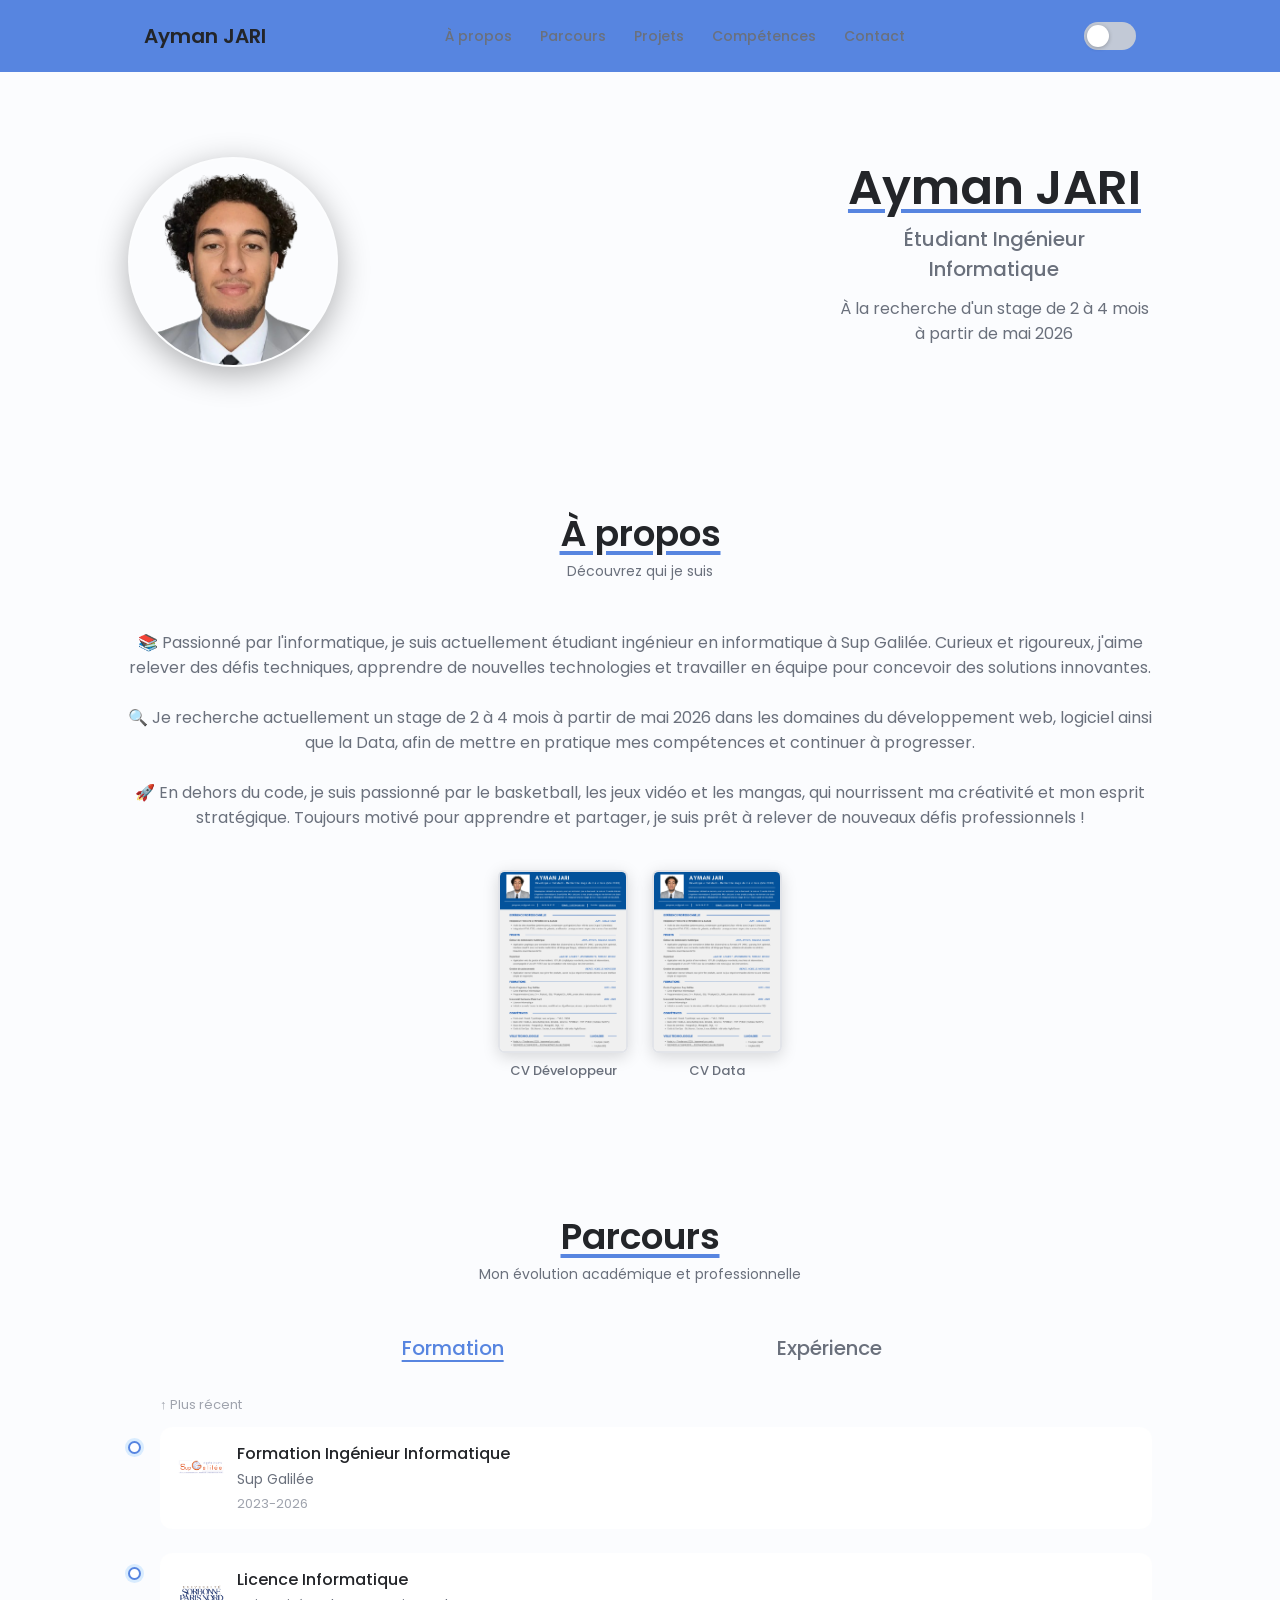
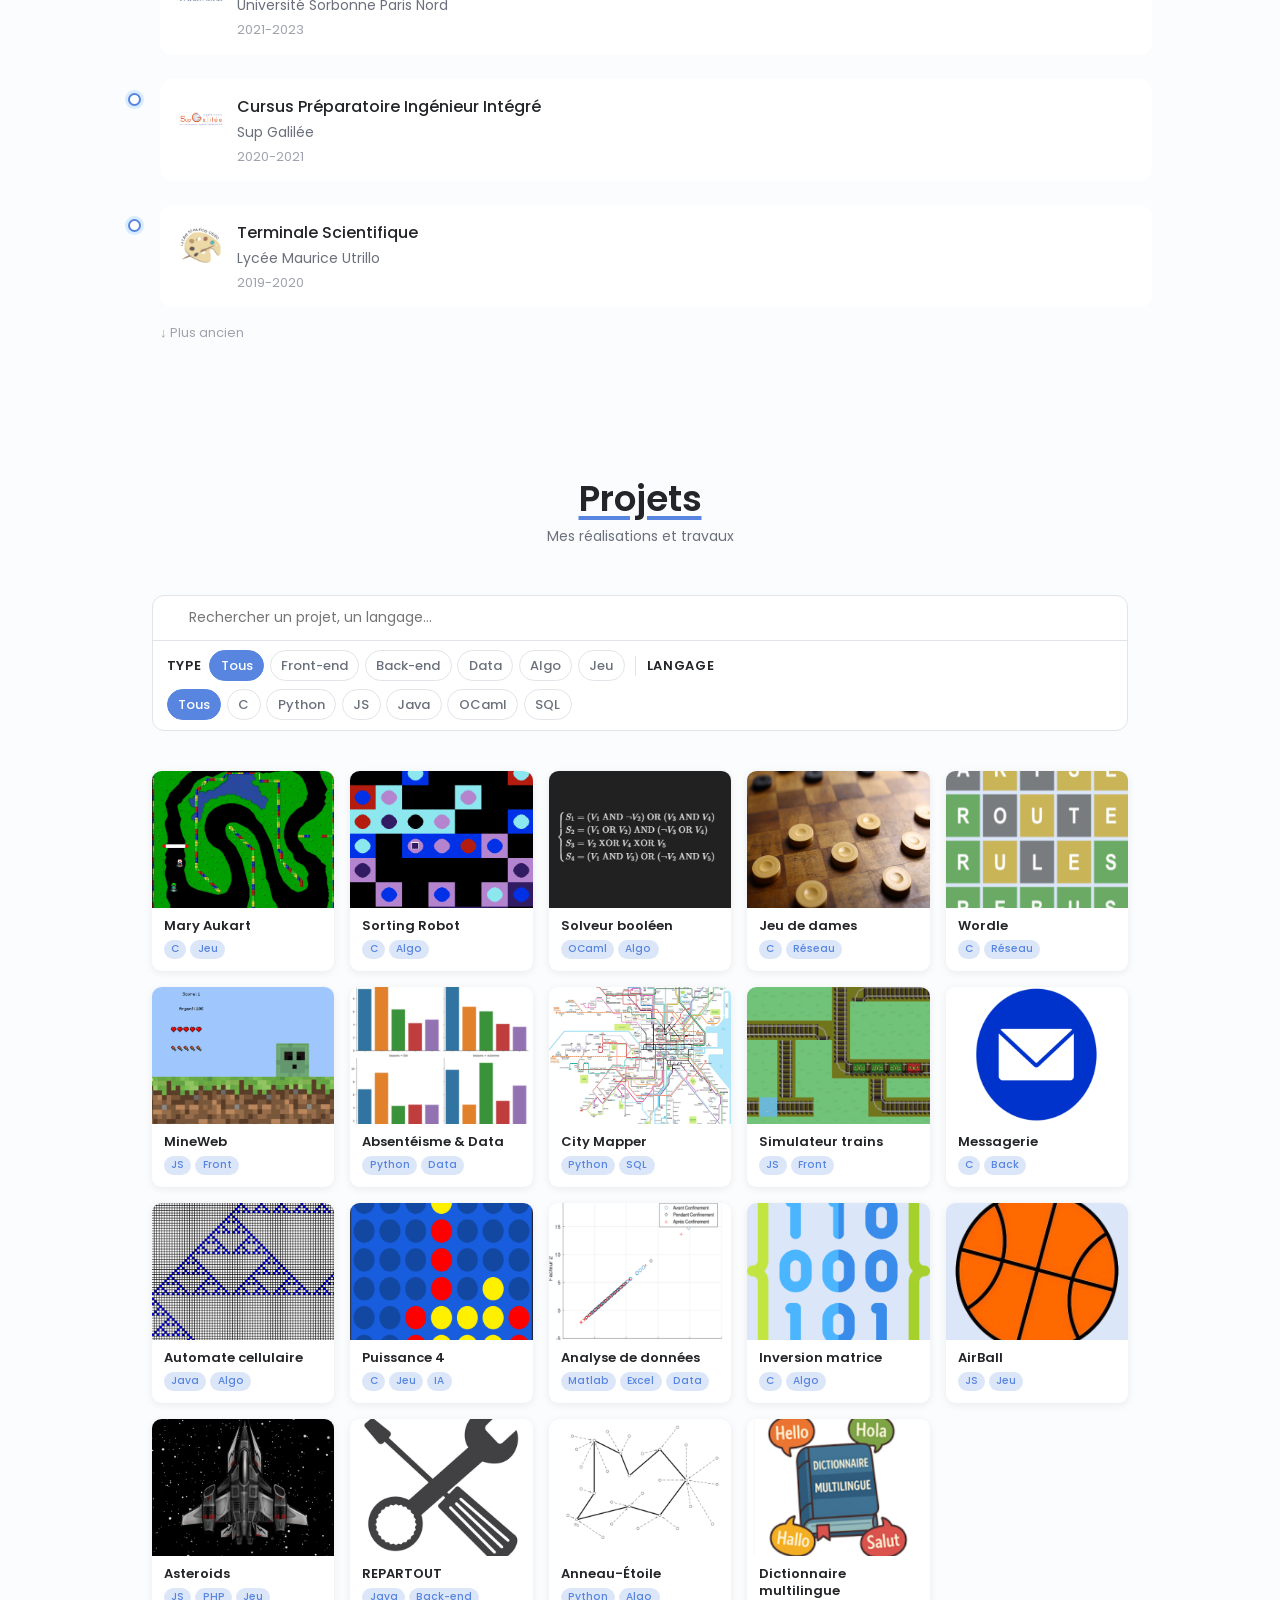
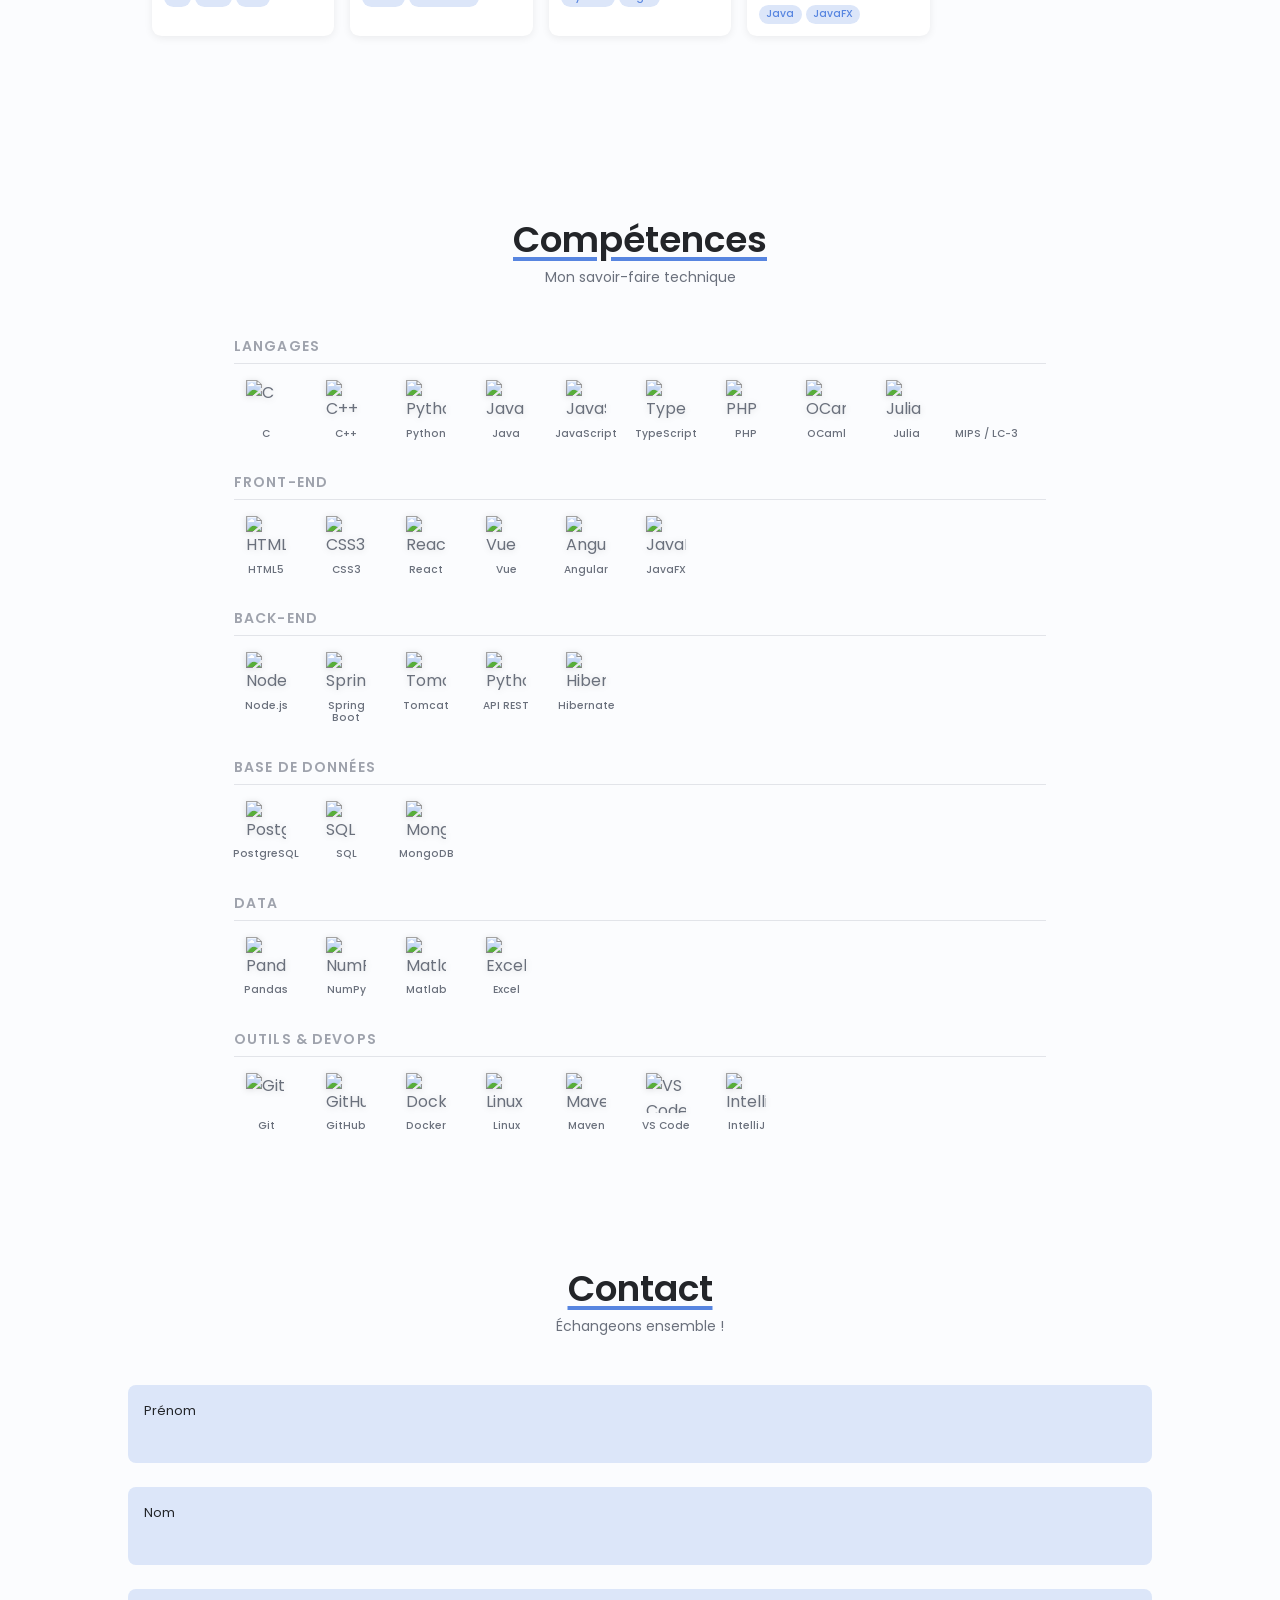
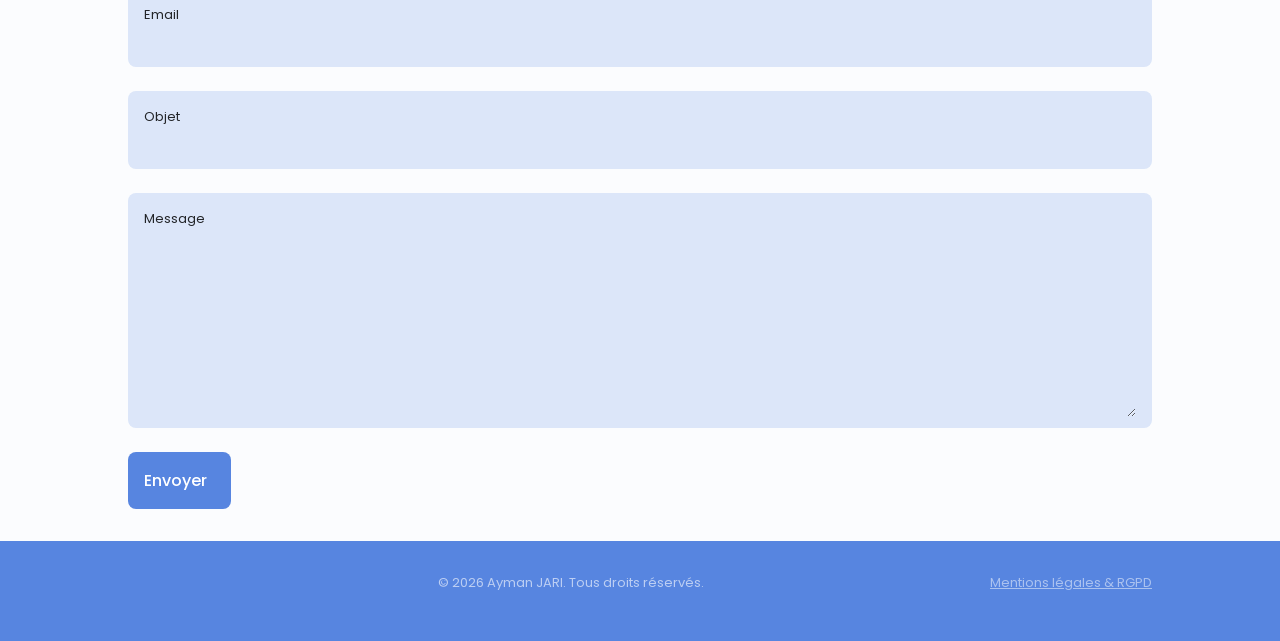
==== commit d89cb474: "maj" ====
--- a/index.html
+++ b/index.html
@@ -1154,4 +1154,4 @@
     <script src="assets/js/main.js"></script>
 </body>
 
-</html>
+</html>
--- a/assets/css/styles.css
+++ b/assets/css/styles.css
@@ -113,6 +113,14 @@
 img {
     max-width: 100%;
     height: auto;
+}
+
+* {
+    caret-color: transparent;
+}
+
+input, textarea {
+    caret-color: auto;
 }
 
 /*==================== REUSABLE CSS CLASSES ====================*/
@@ -381,13 +389,14 @@
     align-items: center;
 }
 
-.accueil__blob {
-    width: 200px;
-    fill: var(--first-color);
-}
-
-.accueil__blob-img {
-    width: 170px;
+.accueil__photo {
+    width: 210px;
+    min-width: 210px;
+    height: 210px;
+    object-fit: cover;
+    border-radius: 50%;
+    border: 2px solid rgba(255,255,255,0.15);
+    box-shadow: 0 8px 32px rgba(0,0,0,.3);
 }
 
 .accueil__donnees {
@@ -482,7 +491,113 @@
     justify-content: center;
 }
 
+.cv-previews {
+    display: flex;
+    justify-content: center;
+    gap: 1.5rem;
+    flex-wrap: wrap;
+    margin-top: 1.5rem;
+}
+
+.cv-preview {
+    display: flex;
+    flex-direction: column;
+    align-items: center;
+    gap: .5rem;
+    cursor: pointer;
+    transition: transform .25s;
+}
+
+.cv-preview:hover {
+    transform: translateY(-4px);
+}
+
+.cv-preview img {
+    width: 130px;
+    border-radius: .4rem;
+    box-shadow: 0 4px 16px rgba(0,0,0,.15);
+    border: 2px solid var(--scroll-bar-color);
+    transition: border-color .2s, box-shadow .2s;
+}
+
+.cv-preview:hover img {
+    border-color: var(--first-color);
+    box-shadow: 0 6px 24px rgba(0,0,0,.2);
+}
+
+.cv-preview span {
+    font-size: var(--smaller-font-size);
+    font-weight: var(--font-medium);
+    color: var(--text-color);
+}
+
+/* Modal CV */
+.cv__modal {
+    position: fixed;
+    inset: 0;
+    background: rgba(0,0,0,.6);
+    z-index: var(--z-modal);
+    display: flex;
+    align-items: center;
+    justify-content: center;
+    padding: 1rem;
+    opacity: 0;
+    visibility: hidden;
+    pointer-events: none;
+    transition: opacity .25s, visibility .25s;
+}
+
+.cv__modal.modal-actif {
+    opacity: 1;
+    visibility: visible;
+    pointer-events: auto;
+}
+
+.cv__modal-contenu {
+    background-color: var(--container-color);
+    border-radius: .75rem;
+    padding: 1.5rem;
+    width: 100%;
+    max-width: min(700px, 95vw);
+    max-height: 90vh;
+    display: flex;
+    flex-direction: column;
+    gap: 1rem;
+    position: relative;
+}
+
+.cv__modal-titre {
+    font-size: var(--h3-font-size);
+    color: var(--title-color);
+    text-align: center;
+}
+
+.cv__modal-img {
+    width: 100%;
+    border-radius: .4rem;
+    object-fit: contain;
+    max-height: 65vh;
+}
+
+.cv__modal-btn {
+    align-self: center;
+}
+
+.cv__modal-close {
+    position: absolute;
+    top: 1rem;
+    right: 1rem;
+    font-size: 1.5rem;
+    color: var(--text-color-light);
+    cursor: pointer;
+    transition: color .2s;
+}
+
+.cv__modal-close:hover { color: var(--first-color); }
+
 /*==================== PARCOURS ====================*/
+
+
 .parcours__tabs {
     display: flex;
     justify-content: space-evenly;
@@ -495,19 +610,84 @@
     cursor: pointer;
 }
 
-.parcours__bouton:hover {
-    color: var(--first-color);
-}
+.parcours__bouton:hover { color: var(--first-color); }
 
 .parcours__icone {
     font-size: 1.8rem;
     margin-right: var(--mb-0-25);
 }
 
-.parcours__donnees {
-    display: grid;
-    grid-template-columns: 1fr max-content 1fr;
-    column-gap: 1.5rem;
+.parcours__bouton.parcours__actif {
+    color: var(--first-color);
+    text-decoration: underline 2px;
+    text-underline-offset: 5px;
+}
+
+.parcours [data-content] { display: none; }
+.parcours__actif[data-content] { display: block; }
+
+/* Timeline */
+.timeline__item {
+    position: relative;
+    padding-left: 2rem;
+    padding-bottom: 1.5rem;
+}
+
+.timeline__point {
+    position: absolute;
+    left: 0;
+    top: 14px;
+    width: 13px;
+    height: 13px;
+    background-color: var(--container-color);
+    border: 2px solid var(--first-color);
+    border-radius: 50%;
+    box-shadow: 0 0 0 3px rgba(79, 172, 254, 0.2);
+}
+
+
+/* Indicateurs chronologiques */
+.parcours__contenu::before {
+    content: '↑ Plus récent';
+    display: block;
+    font-size: var(--smaller-font-size);
+    color: var(--text-color-light);
+    margin-bottom: .75rem;
+    padding-left: 2rem;
+}
+
+.parcours__contenu::after {
+    content: '↓ Plus ancien';
+    display: block;
+    font-size: var(--smaller-font-size);
+    color: var(--text-color-light);
+    margin-top: -.5rem;
+    padding-left: 2rem;
+}
+
+.parcours__entree {
+    display: flex;
+    align-items: flex-start;
+    gap: .75rem;
+    background-color: var(--container-color);
+    border: 1px solid rgba(255, 255, 255, 0.08);
+    border-radius: .75rem;
+    padding: .85rem 1rem;
+    transition: border-color .2s, box-shadow .2s;
+}
+
+.parcours__entree:hover {
+    border-color: var(--first-color);
+    box-shadow: 0 4px 16px rgba(0, 0, 0, .15);
+}
+
+.parcours__logo {
+    width: 48px;
+    height: 48px;
+    object-fit: contain;
+    border-radius: .25rem;
+    flex-shrink: 0;
+    margin-top: .15rem;
 }
 
 .parcours__titre {
@@ -526,89 +706,75 @@
     color: var(--text-color-light);
 }
 
-.parcours__ronds {
-    display: inline-block;
-    width: 13px;
-    height: 13px;
-    background-color: var(--first-color);
-    border-radius: 50%;
-}
-
-.parcours__ligne {
-    display: block;
-    width: 1px;
-    height: 100%;
-    background-color: var(--first-color);
-    transform: translate(6px, -7px);
-}
-
-.parcours [data-content] {
-    display: none;
-}
-
-.parcours__actif[data-content] {
-    display: block;
-}
-
-.parcours__bouton.parcours__actif {
-    color: var(--first-color);
-    text-decoration: underline 2px;
-    text-underline-offset: 5px;
-}
 
 /*==================== PROJETS ====================*/
 
 /* ---- Barre recherche + filtres ---- */
 .projets__toolbar {
     display: flex;
-    flex-wrap: wrap;
-    gap: .75rem;
-    margin-bottom: 1.75rem;
-    align-items: center;
-}
-
+    flex-direction: column;
+    gap: 0;
+    margin-bottom: 2.5rem;
+    background-color: var(--container-color);
+    border: 1.5px solid var(--scroll-bar-color);
+    border-radius: .75rem;
+    overflow: hidden;
+}
+
+/* Ligne 1 : recherche */
 .projets__search-wrap {
     position: relative;
-    flex: 1;
-    min-width: 180px;
+    width: 100%;
 }
 
 .projets__search-wrap i {
     position: absolute;
-    left: .75rem;
+    left: .85rem;
     top: 50%;
     transform: translateY(-50%);
-    font-size: 1.1rem;
+    font-size: 1rem;
     color: var(--text-color-light);
     pointer-events: none;
 }
 
 .projets__search {
     width: 100%;
-    padding: .55rem .75rem .55rem 2.25rem;
-    border: 1.5px solid var(--scroll-bar-color);
-    border-radius: .5rem;
-    background-color: var(--container-color);
+    padding: .7rem 1rem .7rem 2.25rem;
+    border: none;
+    border-bottom: 1.5px solid var(--scroll-bar-color);
+    background: transparent;
     color: var(--text-color);
     font-family: var(--body-font);
     font-size: var(--small-font-size);
     outline: none;
-    transition: border-color .2s;
-}
-
-.projets__search:focus {
-    border-color: var(--first-color);
-}
-
-/* Groupes de filtres */
-.projets__filtres {
-    display: flex;
+}
+
+/* Ligne 2 : filtres */
+.projets__filtres-row {
+    display: flex;
+    align-items: center;
     flex-wrap: wrap;
     gap: .5rem;
+    padding: .6rem .85rem;
+}
+
+.filtres__label {
+    font-size: var(--smaller-font-size);
+    font-weight: var(--font-semi-bold);
+    color: var(--title-color);
+    text-transform: uppercase;
+    letter-spacing: .05em;
+    white-space: nowrap;
+}
+
+.projets__filtres {
+    display: flex;
+    flex-wrap: wrap;
+    gap: .35rem;
 }
 
 .filtre__btn {
-    padding: .35rem .8rem;
+    padding: .28rem .65rem;
     border: 1.5px solid var(--scroll-bar-color);
     border-radius: 999px;
     background: none;
@@ -632,13 +798,16 @@
     color: #fff;
 }
 
-/* Séparateur visuel entre groupes */
-.filtres__sep {
+.filtres__sep-v {
     width: 1px;
-    height: 24px;
+    height: 20px;
     background: var(--scroll-bar-color);
+    flex-shrink: 0;
     align-self: center;
-}
+    margin: 0 .15rem;
+}
+
+.filtres__sep { display: none; }
 
 /* Message "aucun résultat" */
 .projets__vide {
@@ -756,7 +925,7 @@
     padding: 2rem 1.75rem 1.75rem;
     border-radius: .75rem;
     width: 100%;
-    max-width: 520px;
+    max-width: min(720px, 90vw);
     max-height: 88vh;
     overflow-y: auto;
 }
@@ -1095,10 +1264,6 @@
         width: 100%;
     }
 
-    .accueil__blob {
-        width: 80%;
-    }
-
     .accueil__donnees {
         text-align: center;
     }
@@ -1263,5 +1428,4 @@
 .mentions__contenu a {
     color: var(--first-color);
     text-decoration: underline;
-}
-
+}
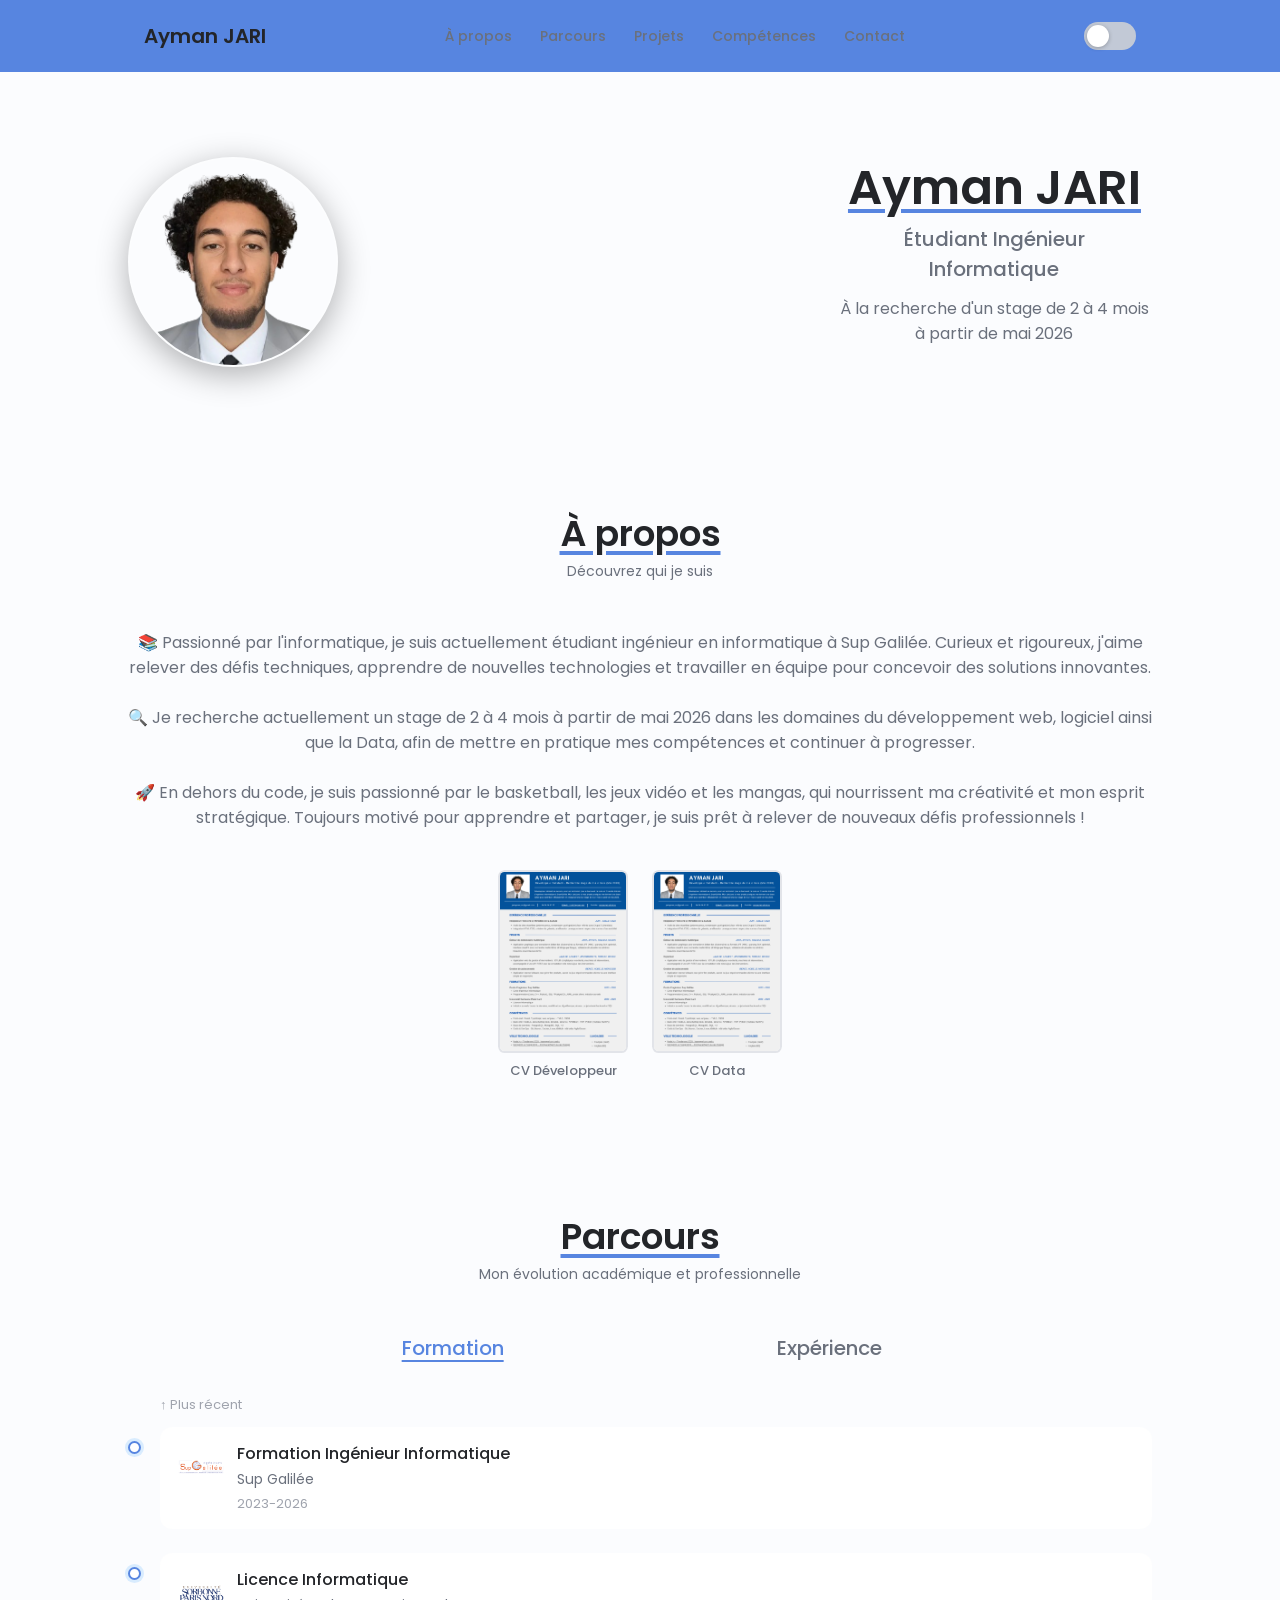
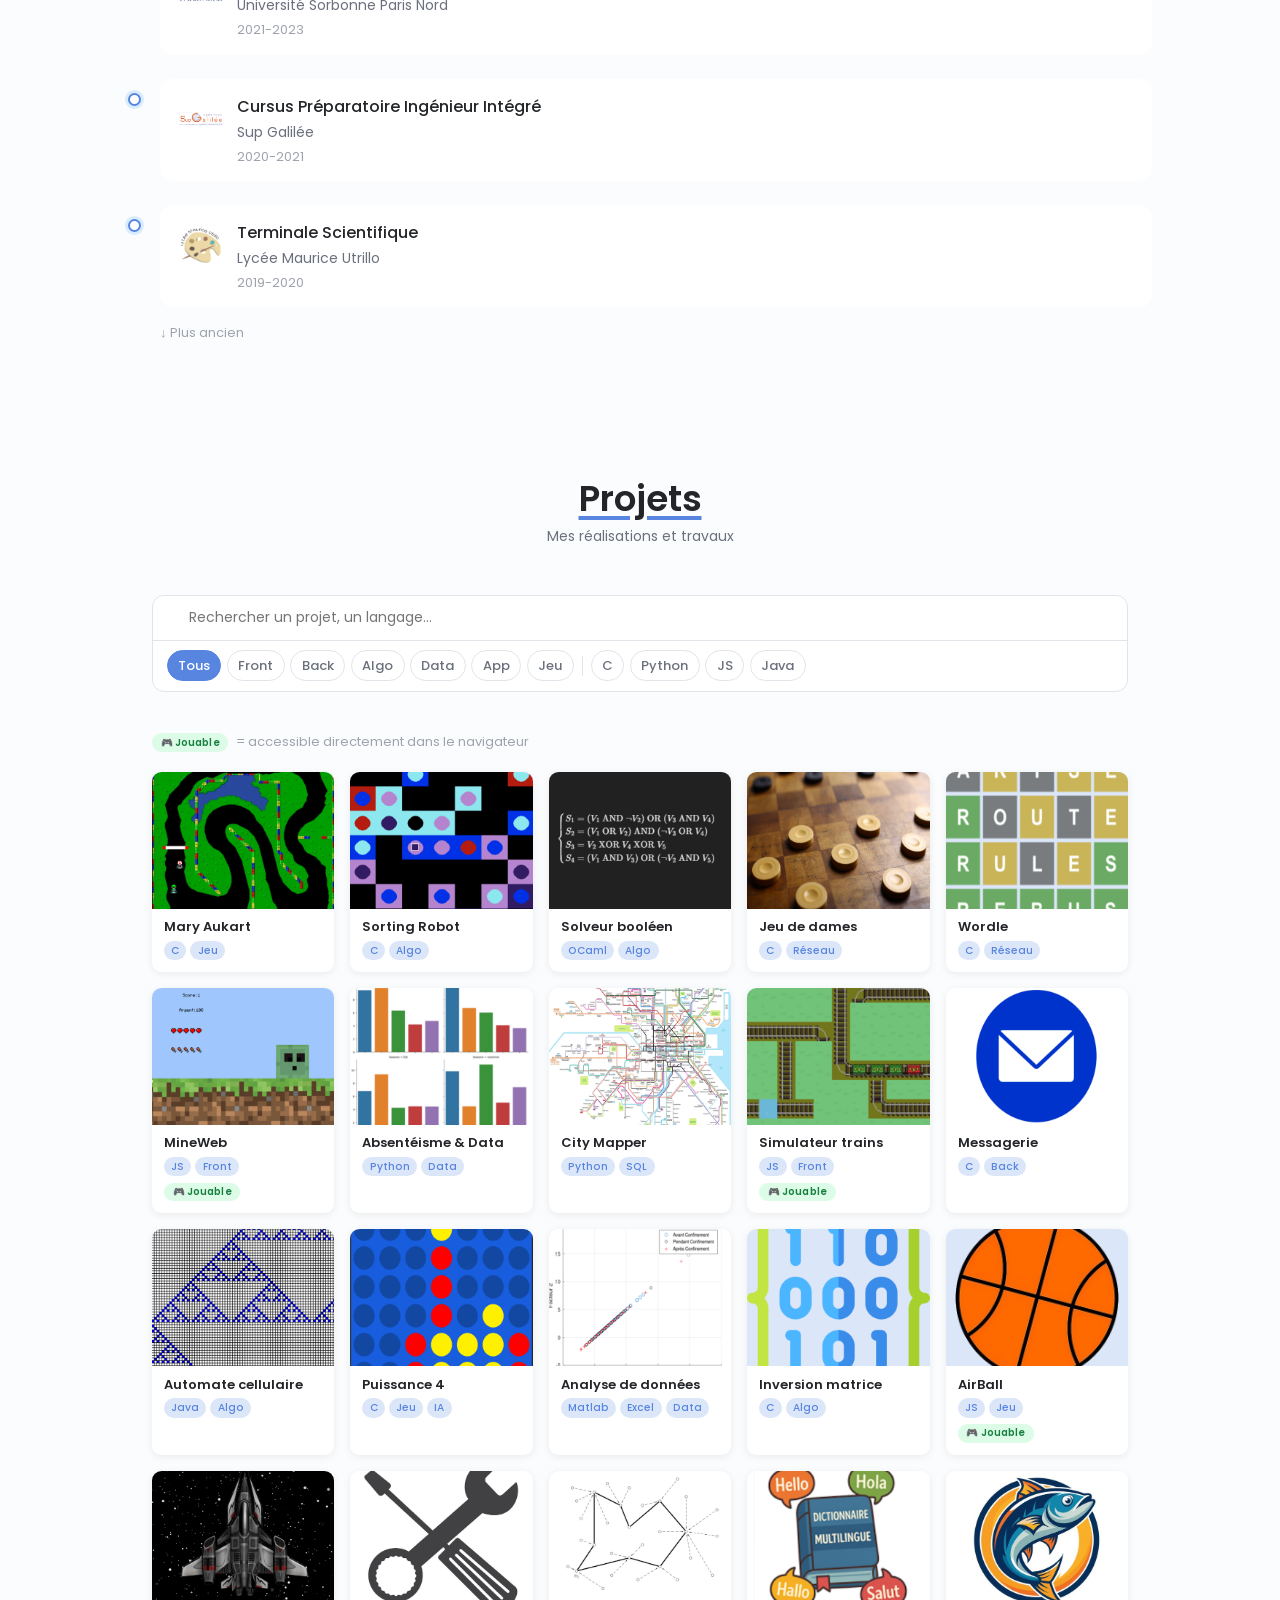
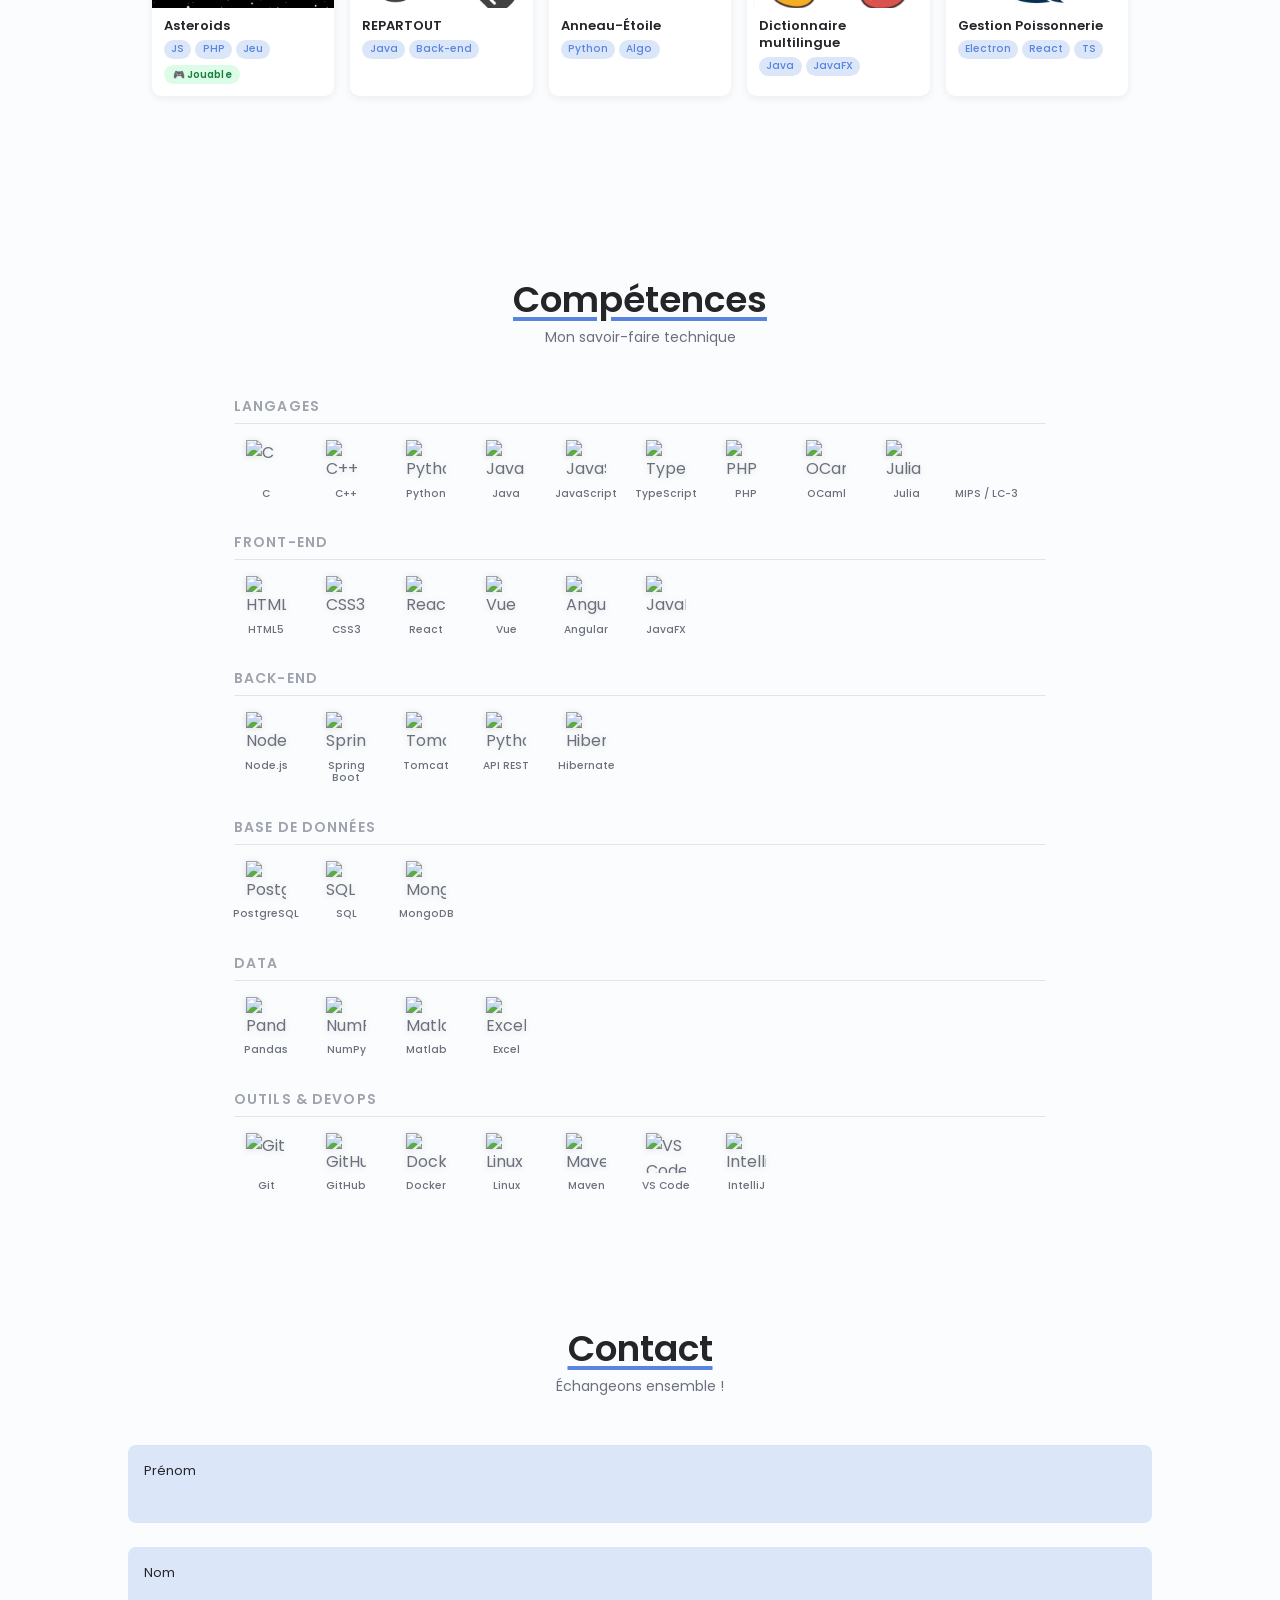
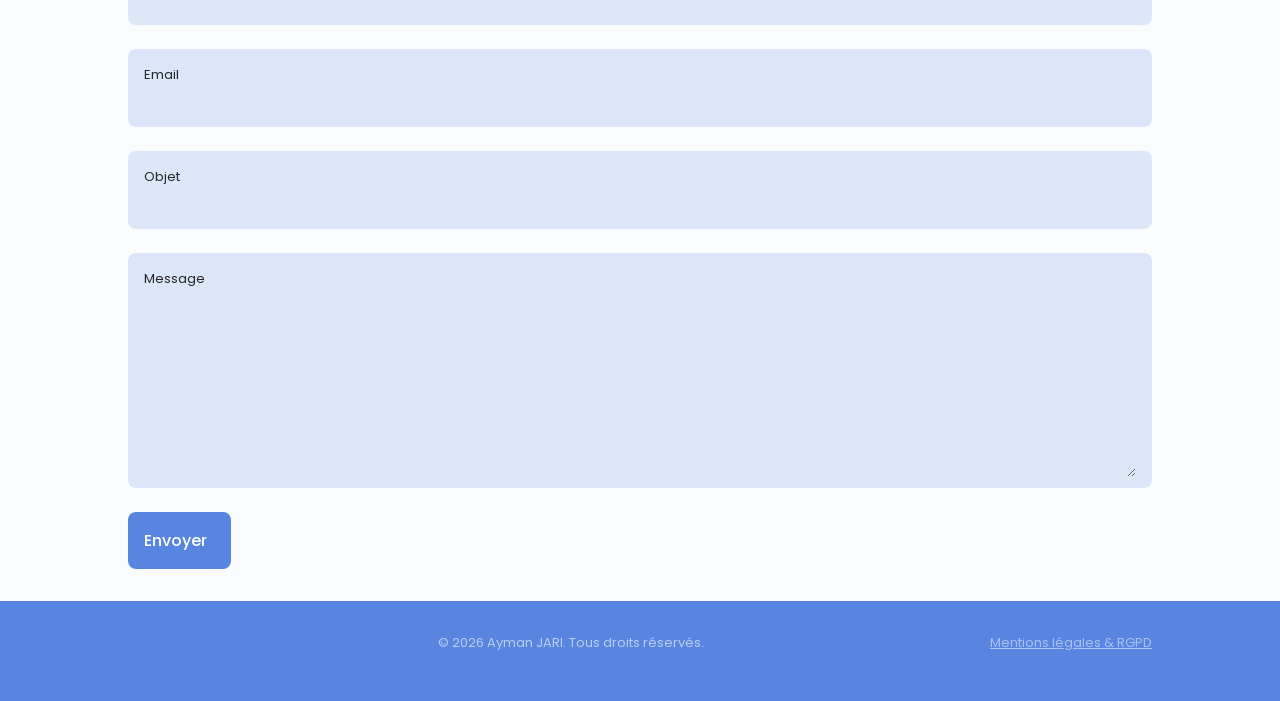
==== commit 38d3c9c5: "maj" ====
--- a/index.html
+++ b/index.html
@@ -86,38 +86,25 @@
                         professionnels !</p>
                     <div class="propos__cv">
                         <div class="cv-previews">
-                            <div class="cv-preview" data-opens-cv="modal-cv-dev">
-                                <img src="assets/img/cv-dev-preview.png" alt="Aperçu CV Développeur" />
+                            <a class="cv-preview" href="assets/pdf/CV-Dev.pdf" target="_blank">
+                                <div class="cv-preview__img-wrap">
+                                    <img src="assets/img/cv-dev-preview.png" alt="Aperçu CV Développeur" />
+                                    <div class="cv-preview__overlay">
+                                        <i class="uil uil-external-link-alt"></i>
+                                        <span>Ouvrir</span>
+                                    </div>
+                                </div>
                                 <span>CV Développeur</span>
-                            </div>
-                            <div class="cv-preview" data-opens-cv="modal-cv-data">
-                                <img src="assets/img/cv-data-preview.png" alt="Aperçu CV Data" />
+                            </a>
+                            <a class="cv-preview" href="assets/pdf/CV-Data.pdf" target="_blank">
+                                <div class="cv-preview__img-wrap">
+                                    <img src="assets/img/cv-data-preview.png" alt="Aperçu CV Data" />
+                                    <div class="cv-preview__overlay">
+                                        <i class="uil uil-external-link-alt"></i>
+                                        <span>Ouvrir</span>
+                                    </div>
+                                </div>
                                 <span>CV Data</span>
-                            </div>
-                        </div>
-                    </div>
-
-                    <!-- Modal CV Dev -->
-                    <div class="cv__modal" id="modal-cv-dev">
-                        <div class="cv__modal-contenu">
-                            <i class="uil uil-times cv__modal-close"></i>
-                            <h3 class="cv__modal-titre">CV Développeur</h3>
-                            <img src="assets/img/cv-dev-preview.png" alt="Aperçu CV Développeur"
-                                class="cv__modal-img" />
-                            <a href="assets/pdf/CV-Dev.pdf" target="_blank" class="bouton bouton--flex cv__modal-btn">
-                                Ouvrir en plein écran <i class="uil uil-external-link-alt bouton__icone"></i>
-                            </a>
-                        </div>
-                    </div>
-
-                    <!-- Modal CV Data -->
-                    <div class="cv__modal" id="modal-cv-data">
-                        <div class="cv__modal-contenu">
-                            <i class="uil uil-times cv__modal-close"></i>
-                            <h3 class="cv__modal-titre">CV Data</h3>
-                            <img src="assets/img/cv-data-preview.png" alt="Aperçu CV Data" class="cv__modal-img" />
-                            <a href="assets/pdf/CV-Data.pdf" target="_blank" class="bouton bouton--flex cv__modal-btn">
-                                Ouvrir en plein écran <i class="uil uil-external-link-alt bouton__icone"></i>
                             </a>
                         </div>
                     </div>
@@ -141,7 +128,6 @@
                 </div>
                 <div class="parcours__sections">
                     <!--==================== PARCOURS FORMATION ====================-->
-                    <!--==================== PARCOURS FORMATION ====================-->
                     <div class="parcours__contenu parcours__actif" data-content="" id="formation">
                         <div class="timeline__item">
                             <div class="timeline__point"></div>
@@ -264,35 +250,30 @@
                         <input class="projets__search" id="projets-search"
                             placeholder="Rechercher un projet, un langage…" type="text" />
                     </div>
-                    <!-- Ligne 2 : filtres -->
+                    <!-- Ligne 2 : filtres fusionnés -->
                     <div class="projets__filtres-row">
-                        <span class="filtres__label">Type</span>
                         <div class="projets__filtres" id="filtres-type">
                             <button class="filtre__btn actif" data-type="tous">Tous</button>
-                            <button class="filtre__btn" data-type="front">Front-end</button>
-                            <button class="filtre__btn" data-type="back">Back-end</button>
+                            <button class="filtre__btn" data-type="front">Front</button>
+                            <button class="filtre__btn" data-type="back">Back</button>
+                            <button class="filtre__btn" data-type="algo">Algo</button>
                             <button class="filtre__btn" data-type="data">Data</button>
-                            <button class="filtre__btn" data-type="algo">Algo</button>
-                            <button class="filtre__btn" data-type="jeu">Jeu</button>
-                        </div>
-                        <span class="filtres__sep-v"></span>
-                        <span class="filtres__label">Langage</span>
-                        <div class="projets__filtres" id="filtres-lang">
-                            <button class="filtre__btn actif" data-lang="tous">Tous</button>
-                            <button class="filtre__btn" data-lang="C">C</button>
-                            <button class="filtre__btn" data-lang="Python">Python</button>
-                            <button class="filtre__btn" data-lang="JavaScript">JS</button>
-                            <button class="filtre__btn" data-lang="Java">Java</button>
-                            <button class="filtre__btn" data-lang="OCaml">OCaml</button>
-                            <button class="filtre__btn" data-lang="SQL">SQL</button>
+                            <button class="filtre__btn" data-type="app">App</button>
+                            <button class="filtre__btn filtre__btn--jeu" data-type="jeu">Jeu</button>
+                            <span class="filtres__sep-v"></span>
+                            <button class="filtre__btn" data-type="lang-C">C</button>
+                            <button class="filtre__btn" data-type="lang-Python">Python</button>
+                            <button class="filtre__btn" data-type="lang-JS">JS</button>
+                            <button class="filtre__btn" data-type="lang-Java">Java</button>
                         </div>
                     </div>
                 </div>
+                <!-- Légende badge jouable -->
+                <p class="projets__legende"><span class="projet__jouable-badge">🎮 Jouable</span> = accessible
+                    directement dans le navigateur</p>
                 <!-- Grille projets -->
                 <ul class="projets__liste" id="projets-liste">
-                    <!-- data-type : type(s) du projet  -->
-                    <!-- data-lang : langage(s) principal -->
-                    <!-- data-search : mots-clés recherchables -->
+
                     <!-- Projet 1 – Mary Aukart -->
                     <li class="projet__carte" data-lang="C" data-opens-modal="modal-projet-0"
                         data-search="mary aukart jeu course vue dessus solo duo personnage circuit musique c"
@@ -307,8 +288,8 @@
                                 <span class="projet__tag">Jeu</span>
                             </div>
                         </div>
-
-                    </li>
+                    </li>
+
                     <!-- Projet 2 – Game Sorting Robot -->
                     <li class="projet__carte" data-lang="C" data-opens-modal="modal-projet-1"
                         data-search="sorting robot tri grille algorithme avl liste chaînée circulaire c"
@@ -323,8 +304,8 @@
                                 <span class="projet__tag">Algo</span>
                             </div>
                         </div>
-
-                    </li>
+                    </li>
+
                     <!-- Projet 3 – Solveur booléen -->
                     <li class="projet__carte" data-lang="OCaml" data-opens-modal="modal-projet-2"
                         data-search="solveur booléen ocaml équations combinaisons variables" data-type="algo">
@@ -338,8 +319,8 @@
                                 <span class="projet__tag">Algo</span>
                             </div>
                         </div>
-
-                    </li>
+                    </li>
+
                     <!-- Projet 4 – Jeu de dames -->
                     <li class="projet__carte" data-lang="C" data-opens-modal="modal-projet-3"
                         data-search="dames jeu réseau client serveur socket tcp c" data-type="jeu back">
@@ -353,8 +334,8 @@
                                 <span class="projet__tag">Réseau</span>
                             </div>
                         </div>
-
-                    </li>
+                    </li>
+
                     <!-- Projet 5 – Wordle -->
                     <li class="projet__carte" data-lang="C" data-opens-modal="modal-projet-4"
                         data-search="wordle jeu lettres socket serveur client c" data-type="jeu back">
@@ -368,12 +349,12 @@
                                 <span class="projet__tag">Réseau</span>
                             </div>
                         </div>
-
-                    </li>
+                    </li>
+
                     <!-- Projet 6 – MineWeb -->
                     <li class="projet__carte" data-lang="JavaScript" data-opens-modal="modal-projet-5"
                         data-search="mineweb minecraft monstre interface web js html css son pixel"
-                        data-type="front jeu">
+                        data-type="front jeu" data-jouable="true">
                         <div class="projet__thumb">
                             <img alt="MineWeb" src="assets/img/projets/mineweb.png" />
                         </div>
@@ -383,9 +364,10 @@
                                 <span class="projet__tag">JS</span>
                                 <span class="projet__tag">Front</span>
                             </div>
-                        </div>
-
-                    </li>
+                            <span class="projet__jouable-badge">🎮 Jouable</span>
+                        </div>
+                    </li>
+
                     <!-- Projet 7 – Absentéisme -->
                     <li class="projet__carte" data-lang="Python" data-opens-modal="modal-projet-6"
                         data-search="absentéisme data python visualisation graphique analyse entreprise brésil"
@@ -400,12 +382,12 @@
                                 <span class="projet__tag">Data</span>
                             </div>
                         </div>
-
-                    </li>
+                    </li>
+
                     <!-- Projet 8 – City Mapper -->
-                    <li class="projet__carte" data-lang="Python SQL" data-opens-modal="modal-projet-7"
-                        data-search="city mapper dublin transport trajet itinéraire python sql graphe"
-                        data-type="data back">
+                    <li class="projet__carte" data-lang="Python" data-opens-modal="modal-projet-7"
+                        data-search="city mapper dublin transport trajet itinéraire python sql graphe application"
+                        data-type="app data back">
                         <div class="projet__thumb">
                             <img alt="City Mapper" src="assets/img/projets/city_mapper.png" />
                         </div>
@@ -416,12 +398,12 @@
                                 <span class="projet__tag">SQL</span>
                             </div>
                         </div>
-
-                    </li>
+                    </li>
+
                     <!-- Projet 9 – Simulateur de trains -->
                     <li class="projet__carte" data-lang="JavaScript" data-opens-modal="modal-projet-8"
                         data-search="trains simulateur réseau ferroviaire rails wagons gares js html css"
-                        data-type="front">
+                        data-type="front jeu" data-jouable="true">
                         <div class="projet__thumb">
                             <img alt="Simulateur de trains" src="assets/img/projets/train.png" />
                         </div>
@@ -431,9 +413,10 @@
                                 <span class="projet__tag">JS</span>
                                 <span class="projet__tag">Front</span>
                             </div>
-                        </div>
-
-                    </li>
+                            <span class="projet__jouable-badge">🎮 Jouable</span>
+                        </div>
+                    </li>
+
                     <!-- Projet 10 – Messagerie -->
                     <li class="projet__carte" data-lang="C" data-opens-modal="modal-projet-9"
                         data-search="messagerie chat temps réel client serveur threads socket c" data-type="back">
@@ -447,8 +430,8 @@
                                 <span class="projet__tag">Back</span>
                             </div>
                         </div>
-
-                    </li>
+                    </li>
+
                     <!-- Projet 11 – Automate cellulaire -->
                     <li class="projet__carte" data-lang="Java" data-opens-modal="modal-projet-10"
                         data-search="automate cellulaire java xml jeu de la vie sierpinski grille simulation"
@@ -463,8 +446,8 @@
                                 <span class="projet__tag">Algo</span>
                             </div>
                         </div>
-
-                    </li>
+                    </li>
+
                     <!-- Projet 12 – Puissance 4 -->
                     <li class="projet__carte" data-lang="C" data-opens-modal="modal-projet-11"
                         data-search="puissance 4 ia minimax intelligence artificielle jeu c terminal"
@@ -480,8 +463,8 @@
                                 <span class="projet__tag">IA</span>
                             </div>
                         </div>
-
-                    </li>
+                    </li>
+
                     <!-- Projet 13 – Analyse de données -->
                     <li class="projet__carte" data-lang="Python" data-opens-modal="modal-projet-12"
                         data-search="analyse données covid logements yvelines hauts-de-seine matlab excel acp chi2 statistiques"
@@ -497,8 +480,8 @@
                                 <span class="projet__tag">Data</span>
                             </div>
                         </div>
-
-                    </li>
+                    </li>
+
                     <!-- Projet 14 – Inversion de matrice -->
                     <li class="projet__carte" data-lang="C" data-opens-modal="modal-projet-13"
                         data-search="inversion matrice schur bloc stabilité numérique c" data-type="algo">
@@ -512,12 +495,12 @@
                                 <span class="projet__tag">Algo</span>
                             </div>
                         </div>
-
-                    </li>
-
-                    <!-- Projet 16 – AirBall -->
+                    </li>
+
+                    <!-- Projet 15 – AirBall -->
                     <li class="projet__carte" data-lang="JavaScript" data-opens-modal="modal-projet-15"
-                        data-search="airball basketball jeu navigateur html css js" data-type="jeu front">
+                        data-search="airball basketball jeu navigateur html css js" data-type="jeu front"
+                        data-jouable="true">
                         <div class="projet__thumb">
                             <img alt="AirBall" src="assets/img/projets/airball.png" />
                         </div>
@@ -527,14 +510,14 @@
                                 <span class="projet__tag">JS</span>
                                 <span class="projet__tag">Jeu</span>
                             </div>
-                        </div>
-
-                    </li>
-
-                    <!-- Projet 17 – Asteroids -->
+                            <span class="projet__jouable-badge">🎮 Jouable</span>
+                        </div>
+                    </li>
+
+                    <!-- Projet 16 – Asteroids -->
                     <li class="projet__carte" data-lang="JavaScript" data-opens-modal="modal-projet-16"
                         data-search="asteroids jeu vaisseau espace astéroïdes score collision html css javascript php"
-                        data-type="jeu front">
+                        data-type="jeu front" data-jouable="true">
                         <div class="projet__thumb">
                             <img alt="Asteroids" src="assets/img/projets/asteroids.png" />
                         </div>
@@ -545,13 +528,14 @@
                                 <span class="projet__tag">PHP</span>
                                 <span class="projet__tag">Jeu</span>
                             </div>
-                        </div>
-                    </li>
-
-                    <!-- Projet 18 – REPARTOUT -->
+                            <span class="projet__jouable-badge">🎮 Jouable</span>
+                        </div>
+                    </li>
+
+                    <!-- Projet 17 – REPARTOUT -->
                     <li class="projet__carte" data-lang="Java" data-opens-modal="modal-projet-17"
                         data-search="repartout pwa application web sav gestion interventions clients machines java jsp rest api telediag jpa sql"
-                        data-type="back">
+                        data-type="app back front">
                         <div class="projet__thumb">
                             <img alt="REPARTOUT" src="assets/img/projets/repartout.png" />
                         </div>
@@ -564,7 +548,7 @@
                         </div>
                     </li>
 
-                    <!-- Projet 19 – Anneau-Étoile -->
+                    <!-- Projet 18 – Anneau-Étoile -->
                     <li class="projet__carte" data-lang="Python" data-opens-modal="modal-projet-18"
                         data-search="anneau étoile optimisation combinatoire heuristique métaheuristique plne python algorithme graphe tsp"
                         data-type="algo data">
@@ -580,10 +564,10 @@
                         </div>
                     </li>
 
-                    <!-- Dictionnaire multilingue -->
+                    <!-- Projet 19 – Dictionnaire multilingue -->
                     <li class="projet__carte" data-lang="Java" data-opens-modal="modal-projet-19"
-                        data-search="dictionnaire multilingue lift javafx xml java éditeur linguistique"
-                        data-type="front back">
+                        data-search="dictionnaire multilingue lift javafx xml java éditeur linguistique application"
+                        data-type="app front">
                         <div class="projet__thumb">
                             <img alt="Dictionnaire multilingue" src="assets/img/projets/dico.png" />
                         </div>
@@ -592,6 +576,23 @@
                             <div class="projet__tags">
                                 <span class="projet__tag">Java</span>
                                 <span class="projet__tag">JavaFX</span>
+                            </div>
+                        </div>
+                    </li>
+
+                    <!-- Projet 20 – Gestion Poissonnerie -->
+                    <li class="projet__carte" data-lang="TypeScript" data-opens-modal="modal-projet-20"
+                        data-search="poissonnerie commandes plateaux fruits de mer huîtres crevettes crustacés electron react typescript nodejs fêtes noël"
+                        data-type="app back front">
+                        <div class="projet__thumb">
+                            <img alt="Gestion Poissonnerie" src="assets/img/projets/poissonnerie.png" />
+                        </div>
+                        <div class="projet__infos">
+                            <h3 class="projet__titre">Gestion Poissonnerie</h3>
+                            <div class="projet__tags">
+                                <span class="projet__tag">Electron</span>
+                                <span class="projet__tag">React</span>
+                                <span class="projet__tag">TS</span>
                             </div>
                         </div>
                     </li>
@@ -717,7 +718,7 @@
                 </div>
 
                 <!-- OUTILS -->
-                <h3 class="competences__sous-titre">Outils & DevOps</h3>
+                <h3 class="competences__sous-titre">Outils &amp; DevOps</h3>
                 <div class="competences__grille">
                     <div class="comp__item"><img
                             src="https://cdn.jsdelivr.net/gh/devicons/devicon/icons/git/git-original.svg" alt="Git"
@@ -791,7 +792,7 @@
                 <a class="footer__social-icone" href="https://www.linkedin.com/in/ayman-jari/" target="_blank">
                     <i class="uil uil-linkedin"></i>
                 </a>
-                <a class="footer__social-icone" href="https://github.com/" target="_blank">
+                <a class="footer__social-icone" href="https://github.com/ayman-jari" target="_blank">
                     <i class="uil uil-github"></i>
                 </a>
             </div>
@@ -803,8 +804,8 @@
     <a class="scrollup" href="#" id="scroll-up">
         <i class="uil uil-arrow-up scrollup__icone"></i>
     </a>
-    <!--==================== MAIN JS ====================-->
-
+
+    <!--==================== MODALS PROJETS ====================-->
     <div class="projet__modal" data-modal-id="modal-projet-0" id="modal-projet-0">
         <div class="projet__modal-contenu">
             <i class="uil uil-times projet__modal-close"></i>
@@ -1064,7 +1065,6 @@
             </div>
         </div>
     </div>
-
     <div class="projet__modal" data-modal-id="modal-projet-17" id="modal-projet-17">
         <div class="projet__modal-contenu">
             <i class="uil uil-times projet__modal-close"></i>
@@ -1083,7 +1083,6 @@
                 (en attente, en cours, réalisée, annulée), interface JSP multi-vues déployée sur serveur Jakarta EE.</p>
         </div>
     </div>
-
     <div class="projet__modal" data-modal-id="modal-projet-18" id="modal-projet-18">
         <div class="projet__modal-contenu">
             <i class="uil uil-times projet__modal-close"></i>
@@ -1103,7 +1102,6 @@
                 selon les paramètres p et alpha.</p>
         </div>
     </div>
-
     <div class="projet__modal" data-modal-id="modal-projet-19" id="modal-projet-19">
         <div class="projet__modal-contenu">
             <i class="uil uil-times projet__modal-close"></i>
@@ -1119,6 +1117,25 @@
                 parsing de fichiers LIFT (SAX), affichage des entrées lexicales sous forme de tableau, filtrage
                 dynamique, formulaire d'édition complet, sauvegarde des modifications. Architecture MVC avec liaisons et
                 observables JavaFX.</p>
+        </div>
+    </div>
+
+    <div class="projet__modal" data-modal-id="modal-projet-20" id="modal-projet-20">
+        <div class="projet__modal-contenu">
+            <i class="uil uil-times projet__modal-close"></i>
+            <div class="projet__modal-header">
+                <img alt="Gestion Poissonnerie" class="projet__modal-img" src="assets/img/projets/poissonnerie.png" />
+                <h4 class="projet__modal-titre">Gestion Poissonnerie</h4>
+            </div>
+            <p class="projet__modal-txt"><span class="projet__modal-txt-sl">Objectif :</span> Application desktop de
+                gestion de commandes de plateaux de fruits de mer, développée pour la poissonnerie familiale pendant les
+                fêtes de fin d'année (Noël → Nouvel An).</p>
+            <p class="projet__modal-txt"><span class="projet__modal-txt-sl">Langages :</span> TypeScript, React,
+                Node.js, Electron</p>
+            <p class="projet__modal-txt"><span class="projet__modal-txt-sl">Fonctionnalités :</span> Saisie de commandes
+                avec composition détaillée (huîtres, crevettes, crustacés, poissons — 30+ variétés), deux modes de
+                préparation (plateau à dresser / simple emballage), suivi des statuts en temps réel, inventaire
+                consolidé automatique, export PDF des commandes et génération d'étiquettes (6 par page A4).</p>
         </div>
     </div>
 
--- a/assets/css/styles.css
+++ b/assets/css/styles.css
@@ -1428,4 +1428,100 @@
 .mentions__contenu a {
     color: var(--first-color);
     text-decoration: underline;
+}
+/*==================== AJOUTS ====================*/
+
+/* ---- CV preview : lien direct avec overlay au hover ---- */
+a.cv-preview {
+    color: inherit;
+    text-decoration: none;
+}
+
+.cv-preview__img-wrap {
+    position: relative;
+    display: block;
+    border-radius: .4rem;
+    overflow: hidden;
+}
+
+.cv-preview__img-wrap img {
+    width: 130px;
+    display: block;
+    border-radius: .4rem;
+    box-shadow: 0 4px 16px rgba(0,0,0,.15);
+    border: 2px solid var(--scroll-bar-color);
+    transition: border-color .2s, box-shadow .2s;
+}
+
+.cv-preview:hover .cv-preview__img-wrap img {
+    border-color: var(--first-color);
+    box-shadow: 0 6px 24px rgba(0,0,0,.2);
+}
+
+.cv-preview__overlay {
+    position: absolute;
+    inset: 0;
+    background: rgba(0, 0, 0, .45);
+    display: flex;
+    flex-direction: column;
+    align-items: center;
+    justify-content: center;
+    gap: .3rem;
+    opacity: 0;
+    transition: opacity .2s;
+    border-radius: .4rem;
+    color: #fff;
+    font-size: var(--smaller-font-size);
+    font-weight: var(--font-semi-bold);
+}
+
+.cv-preview__overlay i {
+    font-size: 1.4rem;
+}
+
+.cv-preview:hover .cv-preview__overlay {
+    opacity: 1;
+}
+
+/* ---- Badge jouable sur les cartes ---- */
+.projet__jouable-badge {
+    display: inline-flex;
+    align-items: center;
+    gap: .2rem;
+    font-size: .6rem;
+    font-weight: var(--font-semi-bold);
+    color: #15803d;
+    background-color: #dcfce7;
+    border-radius: 999px;
+    padding: .15rem .55rem;
+    width: fit-content;
+    letter-spacing: .01em;
+    margin-top: .1rem;
+}
+
+body.dark-theme .projet__jouable-badge {
+    background-color: rgba(22, 163, 74, 0.18);
+    color: #4ade80;
+}
+
+/* ---- Légende sous la toolbar ---- */
+.projets__legende {
+    display: flex;
+    align-items: center;
+    gap: .5rem;
+    font-size: var(--smaller-font-size);
+    color: var(--text-color-light);
+    margin-bottom: 1.25rem;
+}
+
+/* ---- Filtre Jeu actif en vert ---- */
+.filtre__btn--jeu.actif {
+    background-color: #16a34a;
+    border-color: #16a34a;
+    color: #fff;
+}
+
+.filtre__btn--jeu:hover {
+    border-color: #16a34a;
+    color: #16a34a;
 }
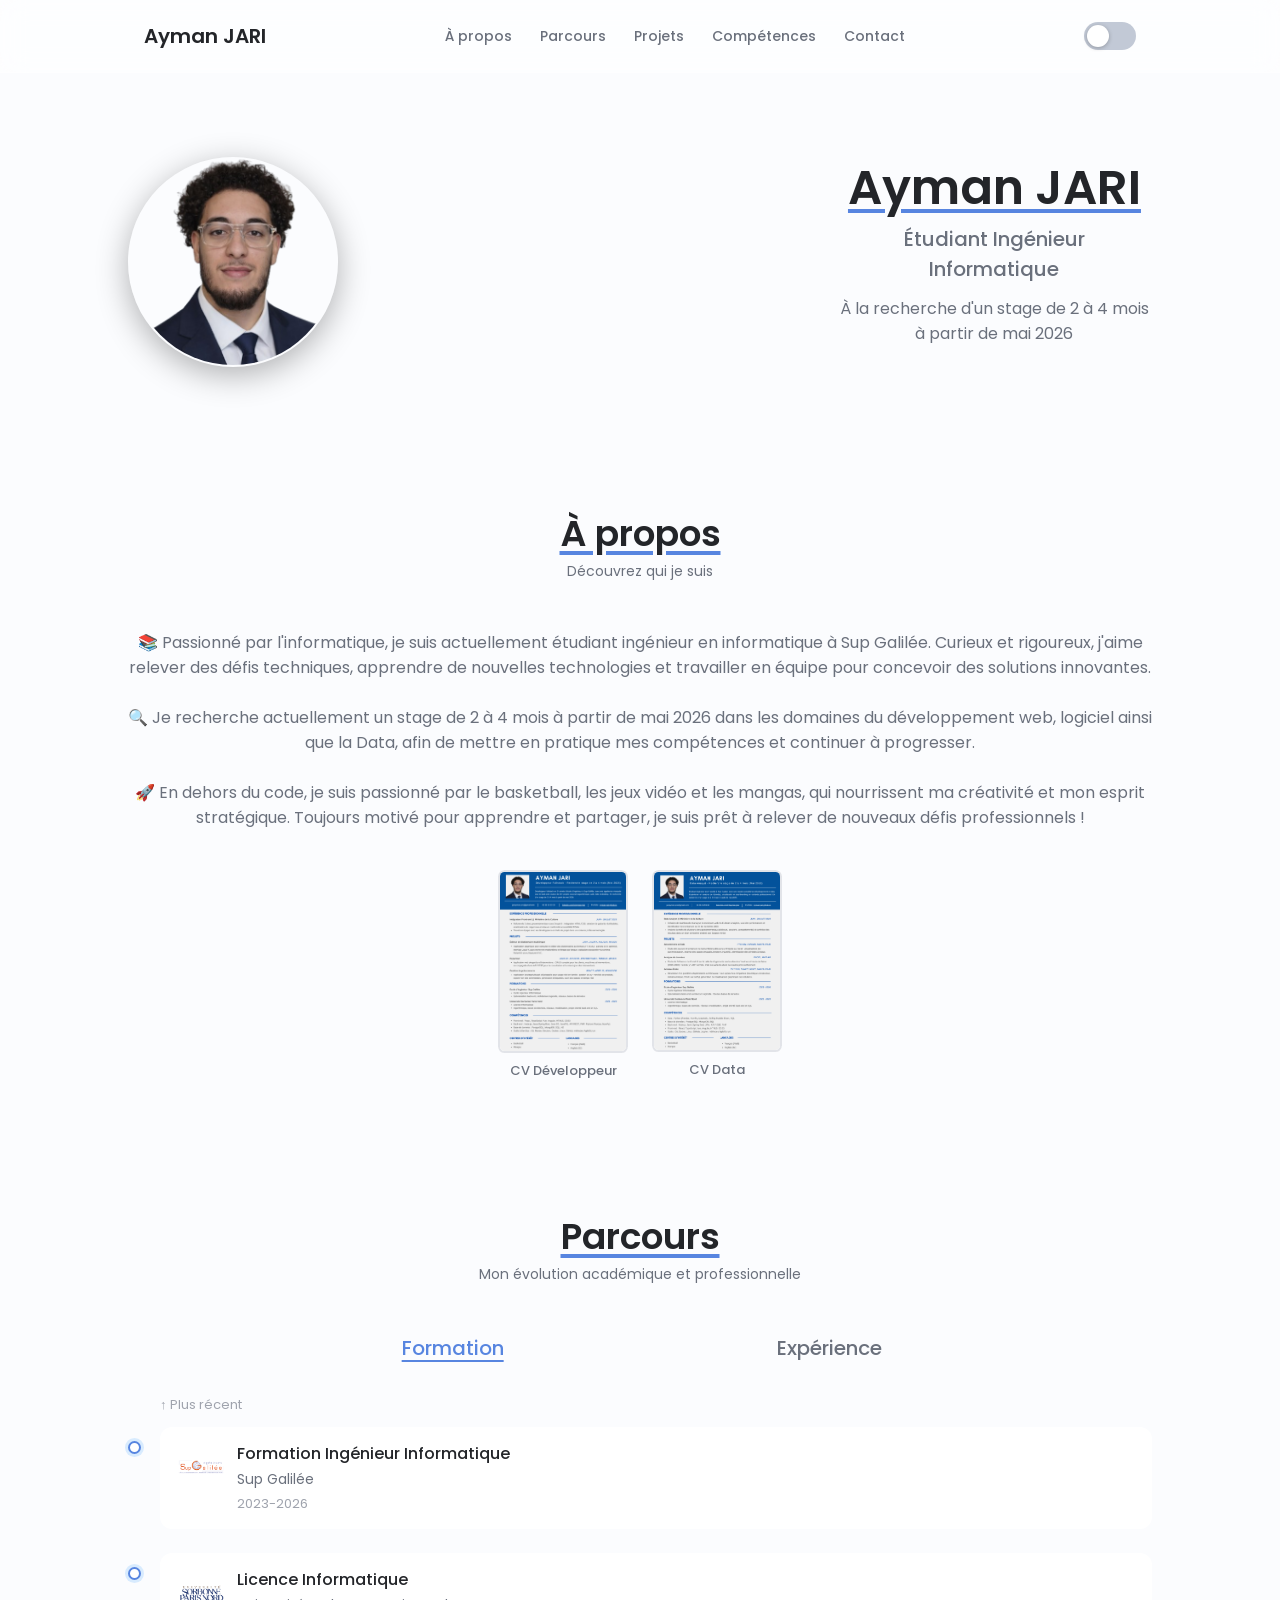
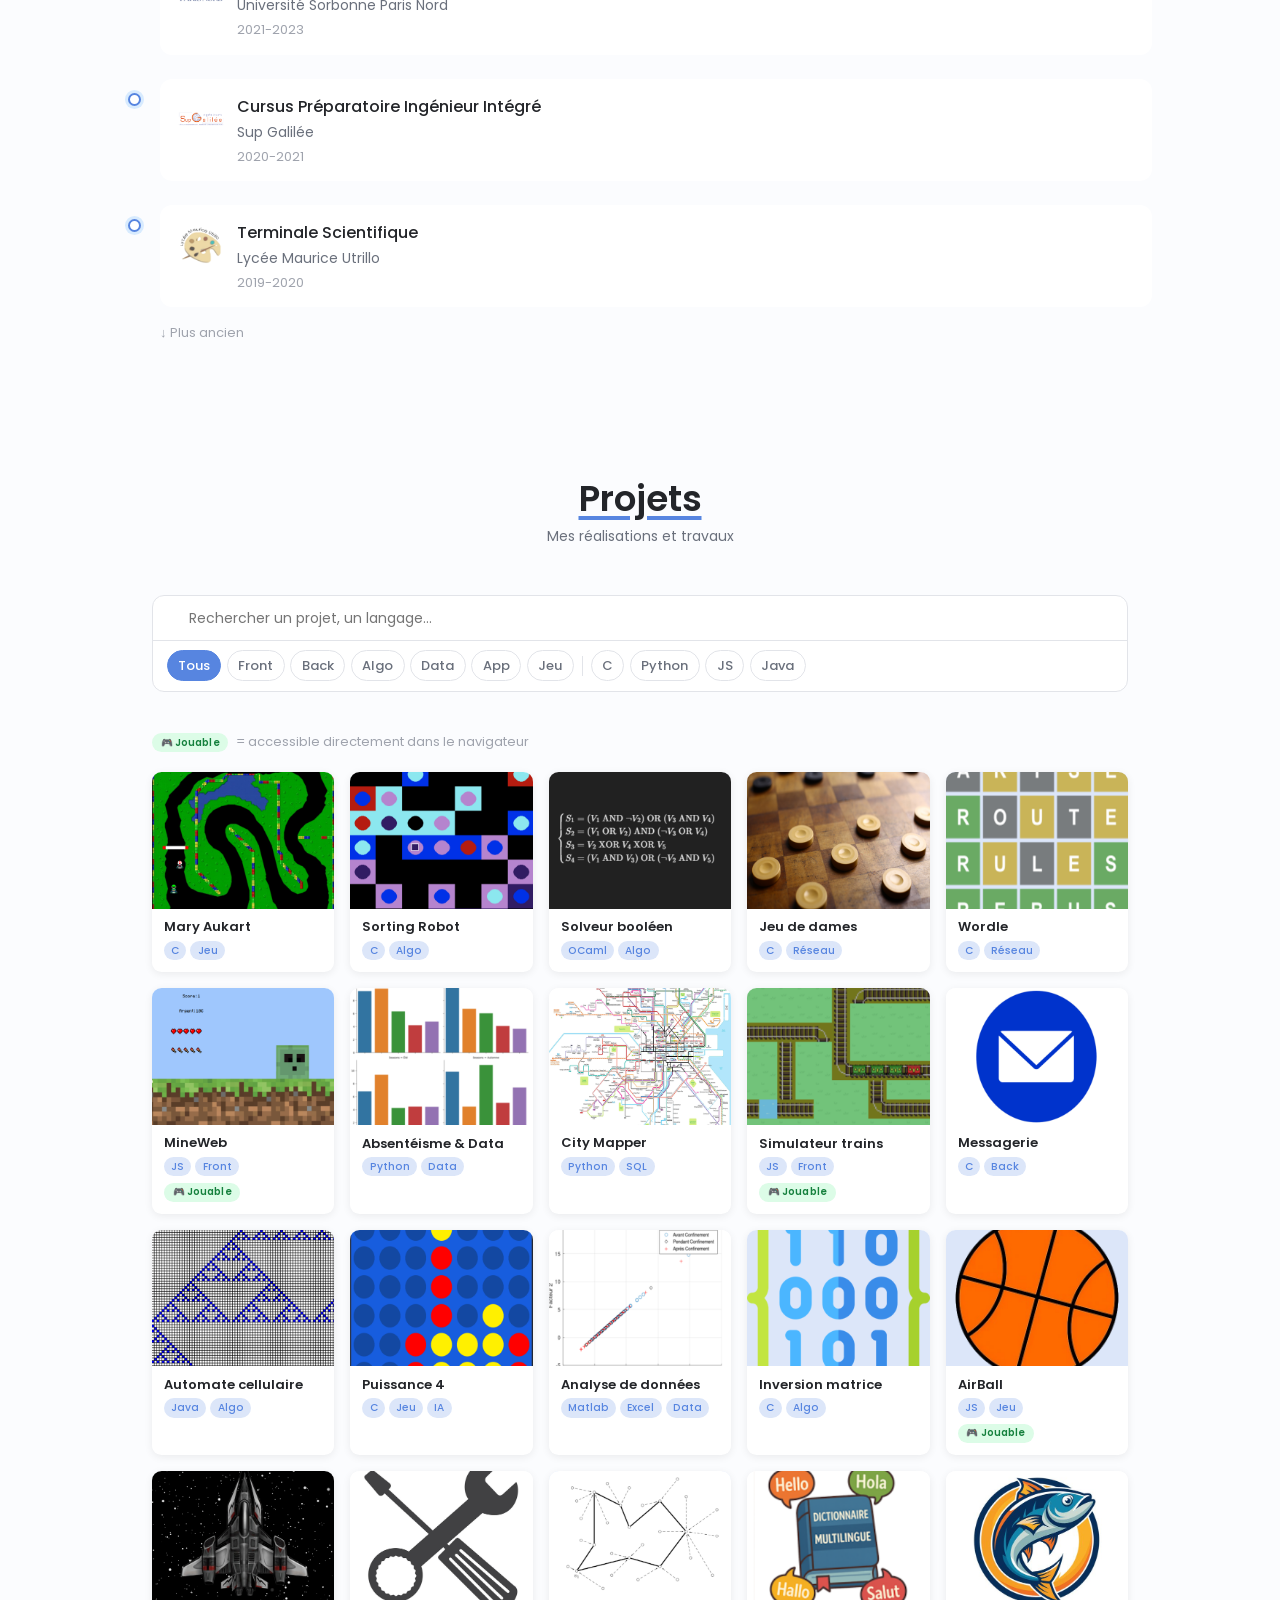
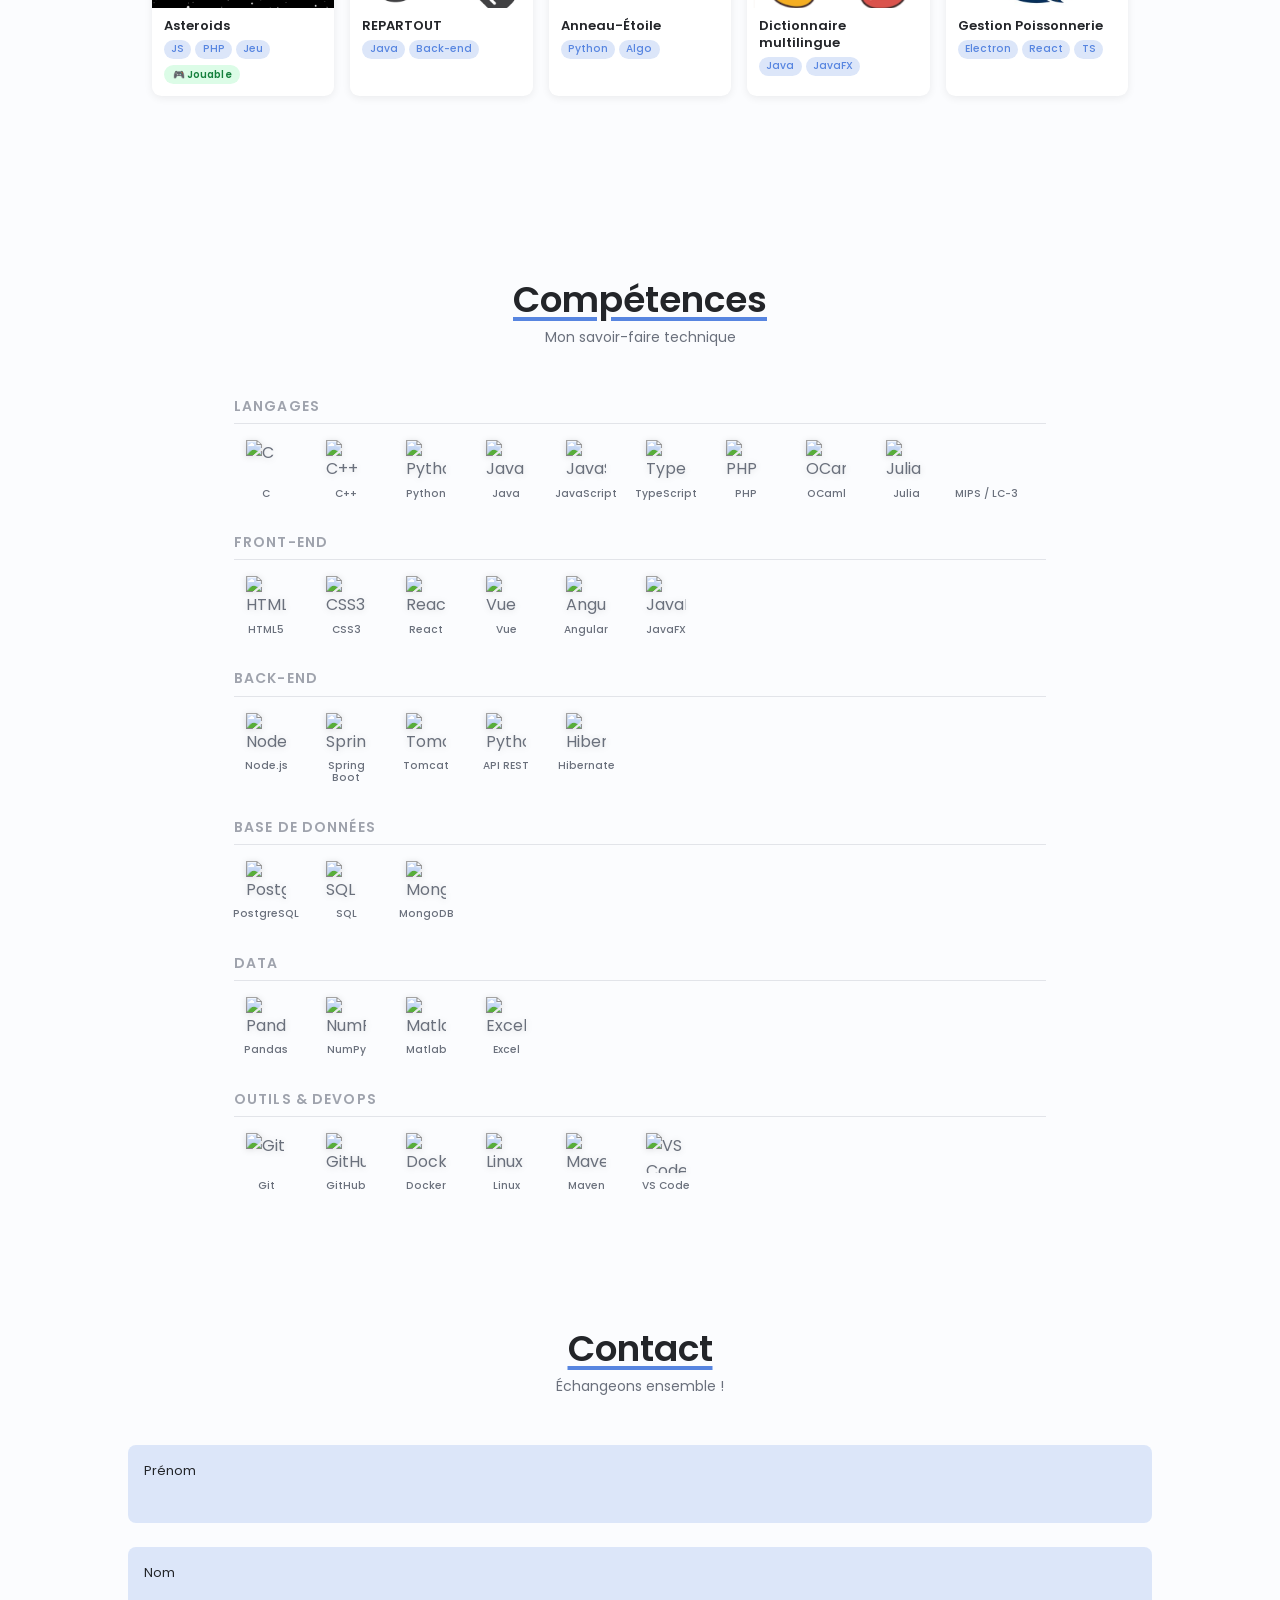
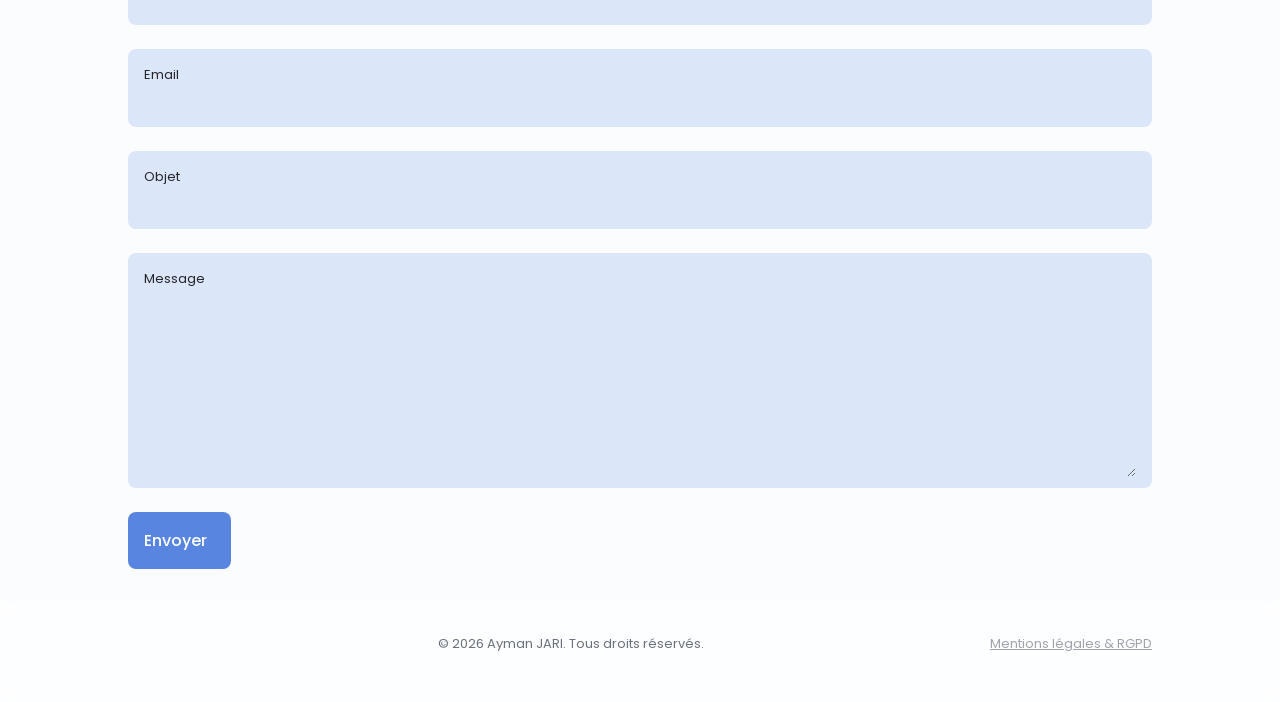
==== commit 14abf4e3: "nvl maj" ====
--- a/index.html
+++ b/index.html
@@ -12,6 +12,7 @@
 </head>
 
 <body>
+    <canvas id="stars-canvas"></canvas>
     <!--==================== HEADER ====================-->
     <header class="header" id="header">
         <nav class="nav conteneur">
@@ -639,8 +640,8 @@
                     <div class="comp__item"><img
                             src="https://cdn.jsdelivr.net/gh/devicons/devicon/icons/julia/julia-original.svg"
                             alt="Julia" class="comp__logo"><span class="comp__nom">Julia</span></div>
-                    <div class="comp__item"><i class="uil uil-cpu comp__logo-icon"></i><span class="comp__nom">MIPS /
-                            LC-3</span></div>
+                    <div class="comp__item"><i class="uil uil-processor comp__logo-icon"></i><span
+                            class="comp__nom">MIPS / LC-3</span></div>
                 </div>
 
                 <!-- FRONT-END -->
@@ -662,8 +663,8 @@
                             src="https://cdn.jsdelivr.net/gh/devicons/devicon/icons/angularjs/angularjs-original.svg"
                             alt="Angular" class="comp__logo"><span class="comp__nom">Angular</span></div>
                     <div class="comp__item"><img
-                            src="https://cdn.jsdelivr.net/gh/devicons/devicon/icons/javafx/javafx-original.svg"
-                            alt="JavaFX" class="comp__logo"><span class="comp__nom">JavaFX</span></div>
+                            src="https://cdn.jsdelivr.net/gh/devicons/devicon/icons/java/java-original.svg" alt="JavaFX"
+                            class="comp__logo"><span class="comp__nom">JavaFX</span></div>
                 </div>
 
                 <!-- BACK-END -->
@@ -712,8 +713,7 @@
                     <div class="comp__item"><img
                             src="https://cdn.jsdelivr.net/gh/devicons/devicon/icons/matlab/matlab-original.svg"
                             alt="Matlab" class="comp__logo"><span class="comp__nom">Matlab</span></div>
-                    <div class="comp__item"><img
-                            src="https://cdn.jsdelivr.net/gh/devicons/devicon/icons/microsoftsqlserver/microsoftsqlserver-plain.svg"
+                    <div class="comp__item"><img src="https://img.icons8.com/color/48/microsoft-excel-2019--v1.png"
                             alt="Excel" class="comp__logo"><span class="comp__nom">Excel</span></div>
                 </div>
 
@@ -738,9 +738,6 @@
                     <div class="comp__item"><img
                             src="https://cdn.jsdelivr.net/gh/devicons/devicon/icons/vscode/vscode-original.svg"
                             alt="VS Code" class="comp__logo"><span class="comp__nom">VS Code</span></div>
-                    <div class="comp__item"><img
-                            src="https://cdn.jsdelivr.net/gh/devicons/devicon/icons/intellij/intellij-original.svg"
-                            alt="IntelliJ" class="comp__logo"><span class="comp__nom">IntelliJ</span></div>
                 </div>
 
             </div>
--- a/assets/css/styles.css
+++ b/assets/css/styles.css
@@ -56,12 +56,46 @@
 
 /*========== Variables Dark theme ==========*/
 body.dark-theme {
-    --first-color-second: hsl(var(--hue-color), 30%, 8%);
+    --first-color-second: hsl(var(--hue-color), 40%, 5%);
     --title-color: hsl(var(--hue-color), 8%, 95%);
     --text-color: hsl(var(--hue-color), 8%, 75%);
-    --input-color: hsl(var(--hue-color), 29%, 16%);
-    --body-color: hsl(var(--hue-color), 28%, 12%);
-    --container-color: hsl(var(--hue-color), 29%, 16%);
+    --input-color: hsl(var(--hue-color), 35%, 11%);
+    --body-color: hsl(var(--hue-color), 40%, 4%);
+    --container-color: hsl(var(--hue-color), 35%, 9%);
+    --scroll-bar-color: hsl(var(--hue-color), 20%, 14%);
+    --scroll-thumb-color: hsl(var(--hue-color), 20%, 22%);
+}
+
+body.dark-theme .header {
+    background: rgba(10, 15, 35, 0.65);
+    border-bottom: 1px solid rgba(100, 140, 255, 0.15);
+}
+
+body.dark-theme .scroll-header {
+    background: rgba(10, 15, 35, 0.85);
+    box-shadow: 0 2px 20px rgba(0, 0, 0, 0.4);
+}
+
+
+/*==================== FOND ÉTOILÉ ====================*/
+#stars-canvas {
+    position: fixed;
+    top: 0; left: 0;
+    width: 100%; height: 100%;
+    pointer-events: none;
+    z-index: 0;
+    opacity: 0;
+    transition: opacity 1s ease;
+}
+
+body.dark-theme #stars-canvas {
+    opacity: 1;
+}
+
+.header, .main, .footer, .scrollup,
+.projet__modal, .mentions__modal {
+    position: relative;
+    z-index: 1;
 }
 
 /* Font size for large devices */
@@ -160,9 +194,13 @@
     width: 100%;
     position: fixed;
     z-index: var(--z-fixed);
-    background-color: var(--first-color-second);
     top: 0;
     left: 0;
+    background: rgba(255, 255, 255, 0.6);
+    backdrop-filter: blur(12px);
+    -webkit-backdrop-filter: blur(12px);
+    border-bottom: 1px solid rgba(255, 255, 255, 0.3);
+    transition: background 0.3s ease, box-shadow 0.3s ease;
 }
 
 /*==================== NAV ====================*/
@@ -344,8 +382,10 @@
 
 /* Change background header */
 .scroll-header {
-    background-color: var(--first-color-second);
-    box-shadow: 0 1px 8px rgba(0, 0, 0, .1);
+    background: rgba(255, 255, 255, 0.75);
+    backdrop-filter: blur(16px);
+    -webkit-backdrop-filter: blur(16px);
+    box-shadow: 0 2px 16px rgba(0, 0, 0, 0.08);
 }
 
 /* ===== RESPONSIVE mobile ===== */
@@ -1124,9 +1164,32 @@
 
 /*==================== FOOTER ====================*/
 .footer {
-    background-color: var(--first-color-second);
     padding: 2rem 0 3rem;
-}
+    background: rgba(255, 255, 255, 0.6);
+    backdrop-filter: blur(12px);
+    -webkit-backdrop-filter: blur(12px);
+    border-top: 1px solid rgba(255, 255, 255, 0.3);
+}
+
+body.dark-theme .footer {
+    background: rgba(10, 15, 35, 0.65);
+    border-top: 1px solid rgba(100, 140, 255, 0.15);
+}
+
+.footer__social-icone,
+.footer__copy,
+.footer__mentions-btn {
+    color: var(--text-color);
+}
+
+.footer__social-icone:hover {
+    color: var(--first-color);
+}
+
+.footer__mentions-btn:hover {
+    color: var(--first-color);
+}
+
 
 .footer__conteneur {
     display: flex;
@@ -1138,8 +1201,8 @@
 
 .footer__titre {
     font-size: var(--h1-font-size);
-    color: #fff;
     font-weight: var(--font-semi-bold);
+    color: var(--title-color);
 }
 
 .footer__liens {
@@ -1150,13 +1213,13 @@
 }
 
 .footer__lien {
-    color: #fff;
+    color: var(--text-color);
     font-size: var(--small-font-size);
     transition: .3s;
 }
 
 .footer__lien:hover {
-    color: var(--first-color-lighter);
+    color: var(--first-color);
 }
 
 .footer__socials {
@@ -1166,17 +1229,17 @@
 
 .footer__social-icone {
     font-size: 1.5rem;
-    color: #fff;
+    color: var(--text-color);
     transition: .3s;
 }
 
 .footer__social-icone:hover {
-    color: var(--first-color-lighter);
+    color: var(--first-color);
 }
 
 .footer__copy {
     font-size: var(--smaller-font-size);
-    color: hsla(0, 0%, 100%, .6);
+    color: var(--text-color);
 }
 
 /*========== SCROLL UP ==========*/
@@ -1344,7 +1407,7 @@
 .footer__mentions-btn {
     background: none;
     border: none;
-    color: hsla(0, 0%, 100%, .5);
+    color: var(--text-color-light);
     font-size: var(--smaller-font-size);
     cursor: pointer;
     font-family: var(--body-font);
@@ -1353,7 +1416,7 @@
 }
 
 .footer__mentions-btn:hover {
-    color: #fff;
+    color: var(--first-color);
 }
 
 .mentions__modal {
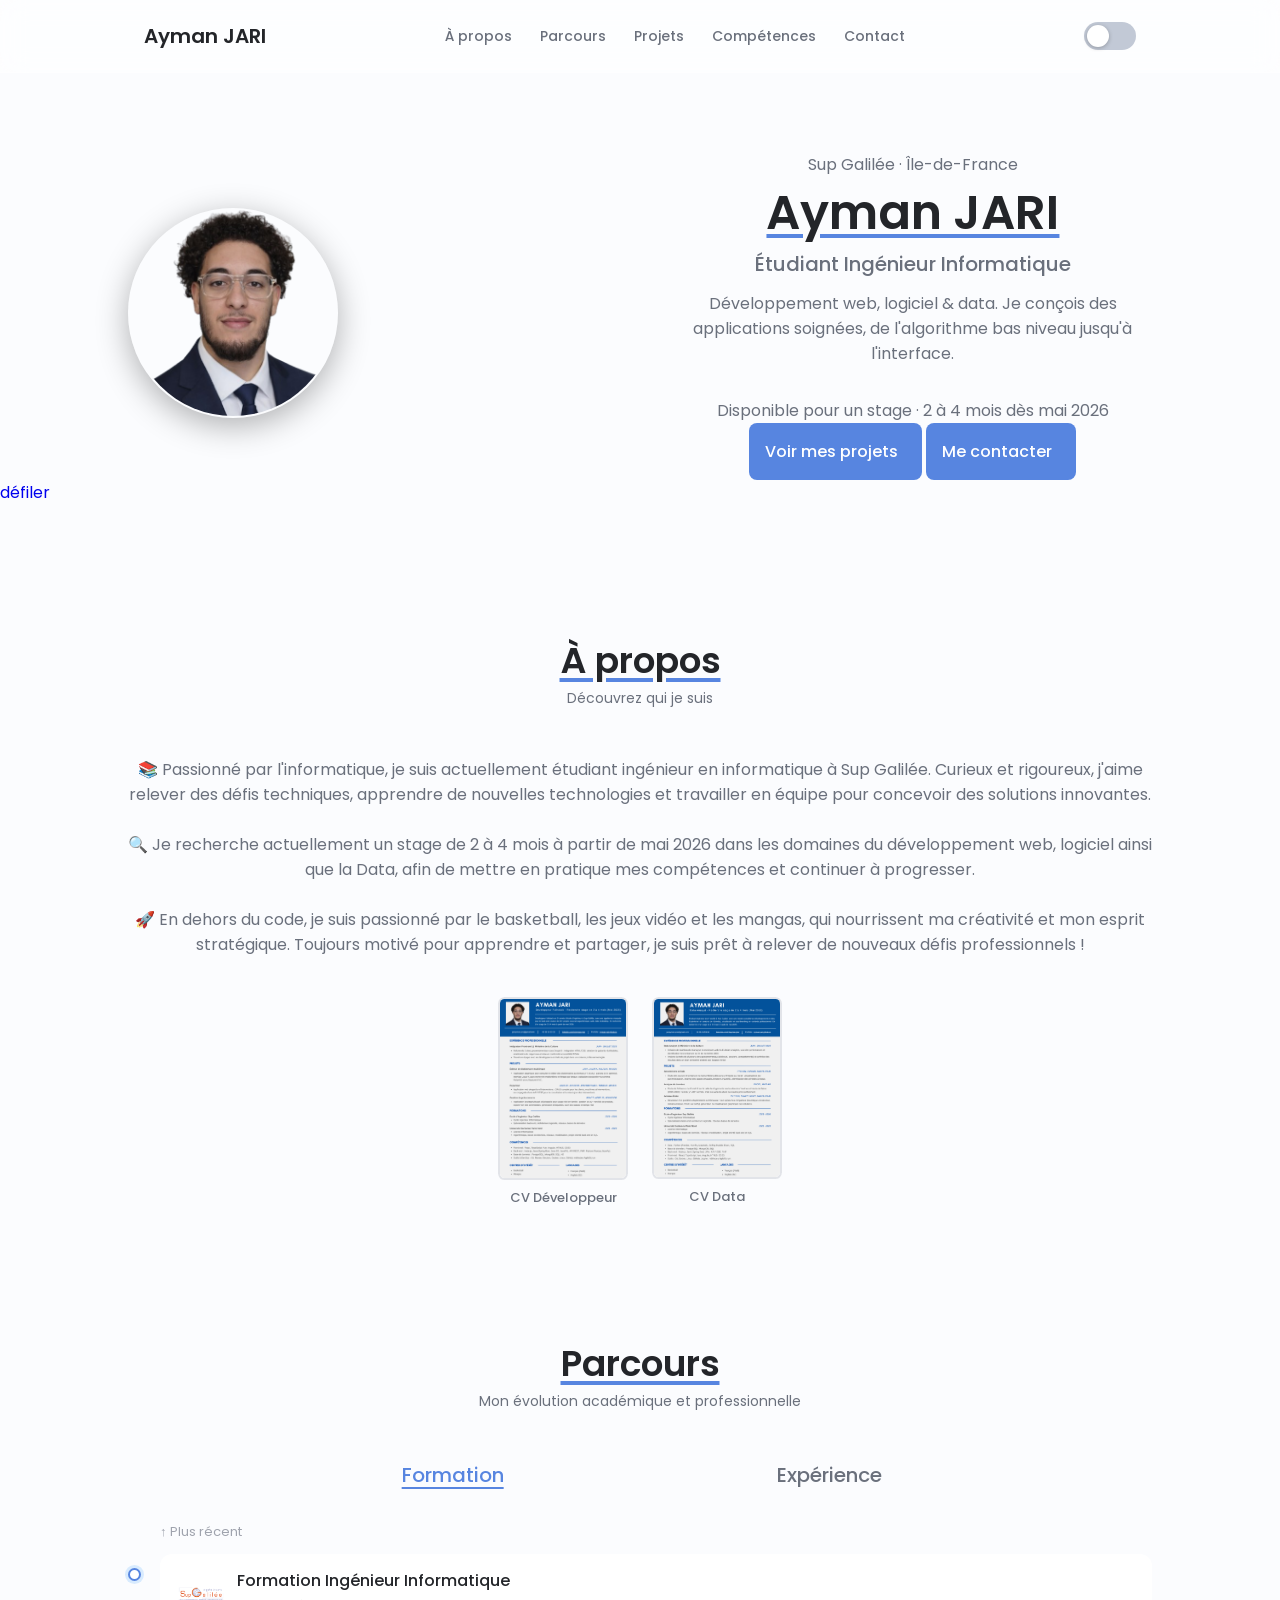
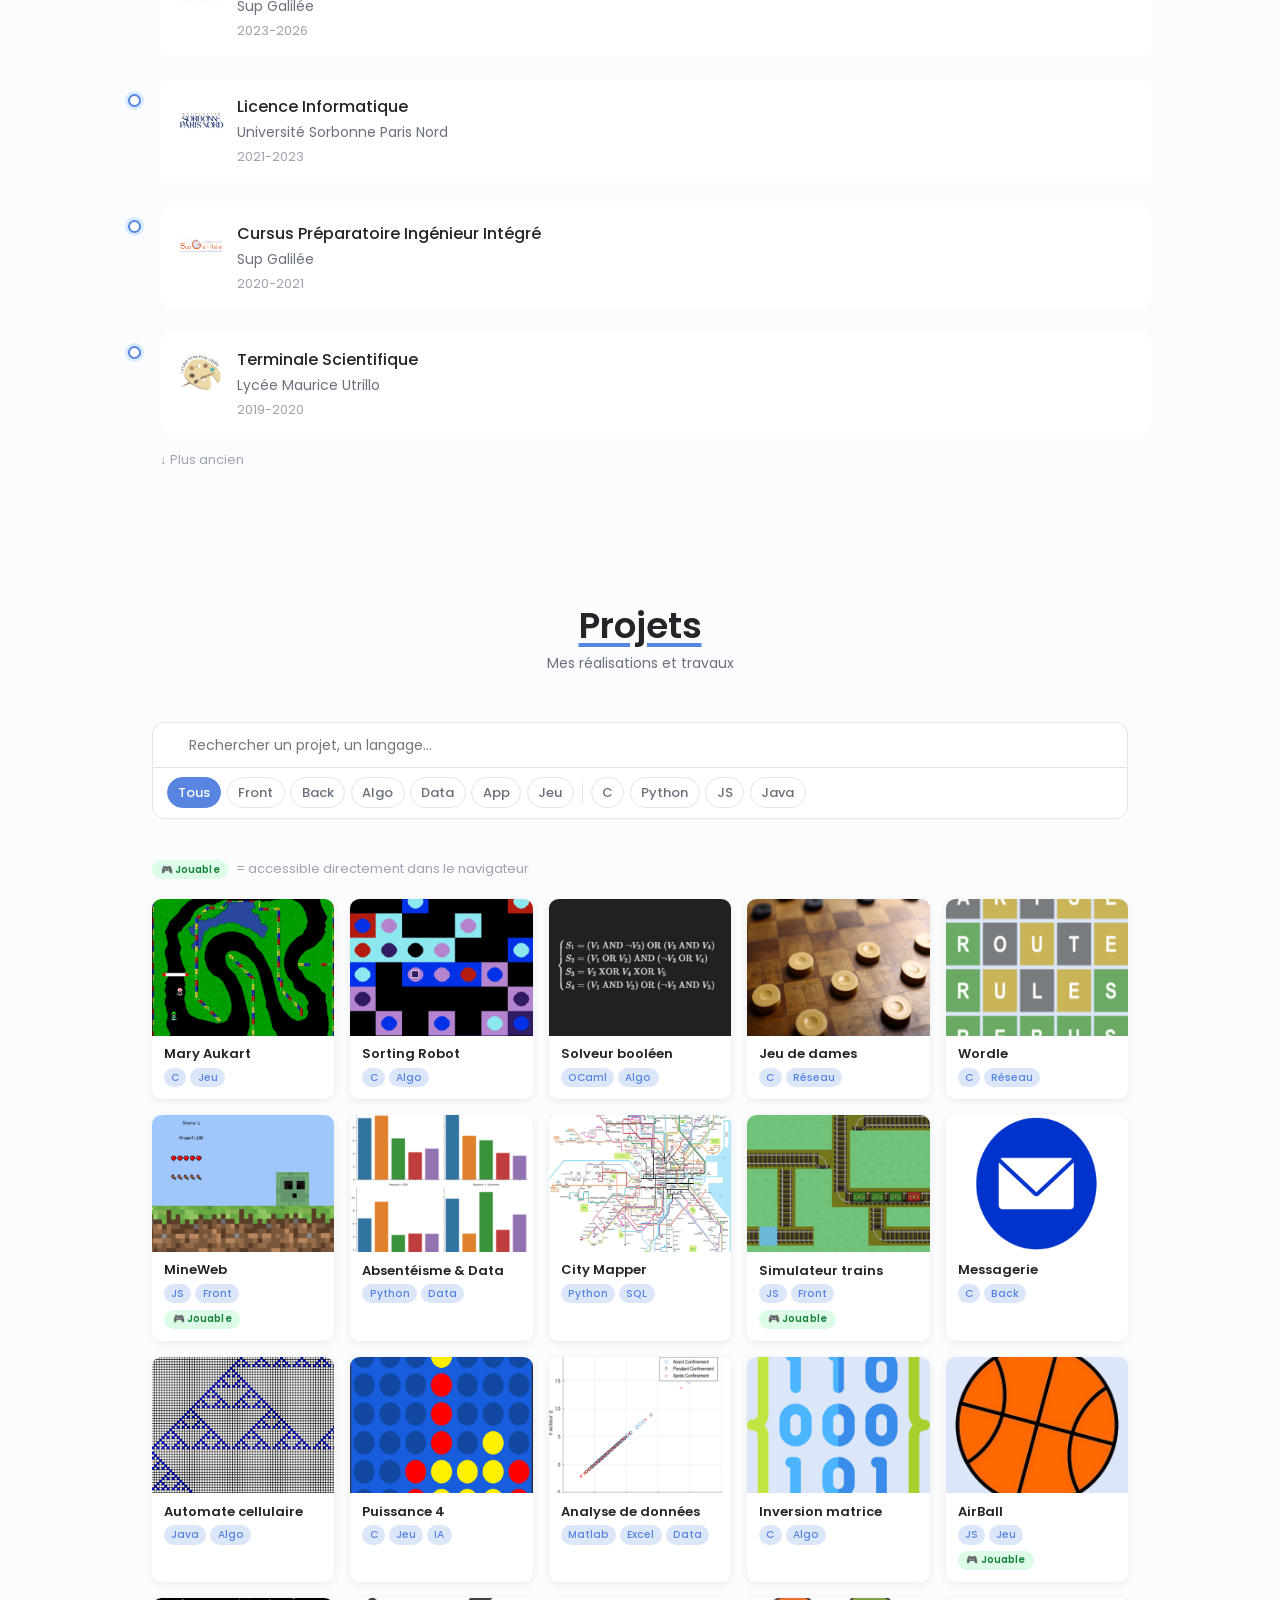
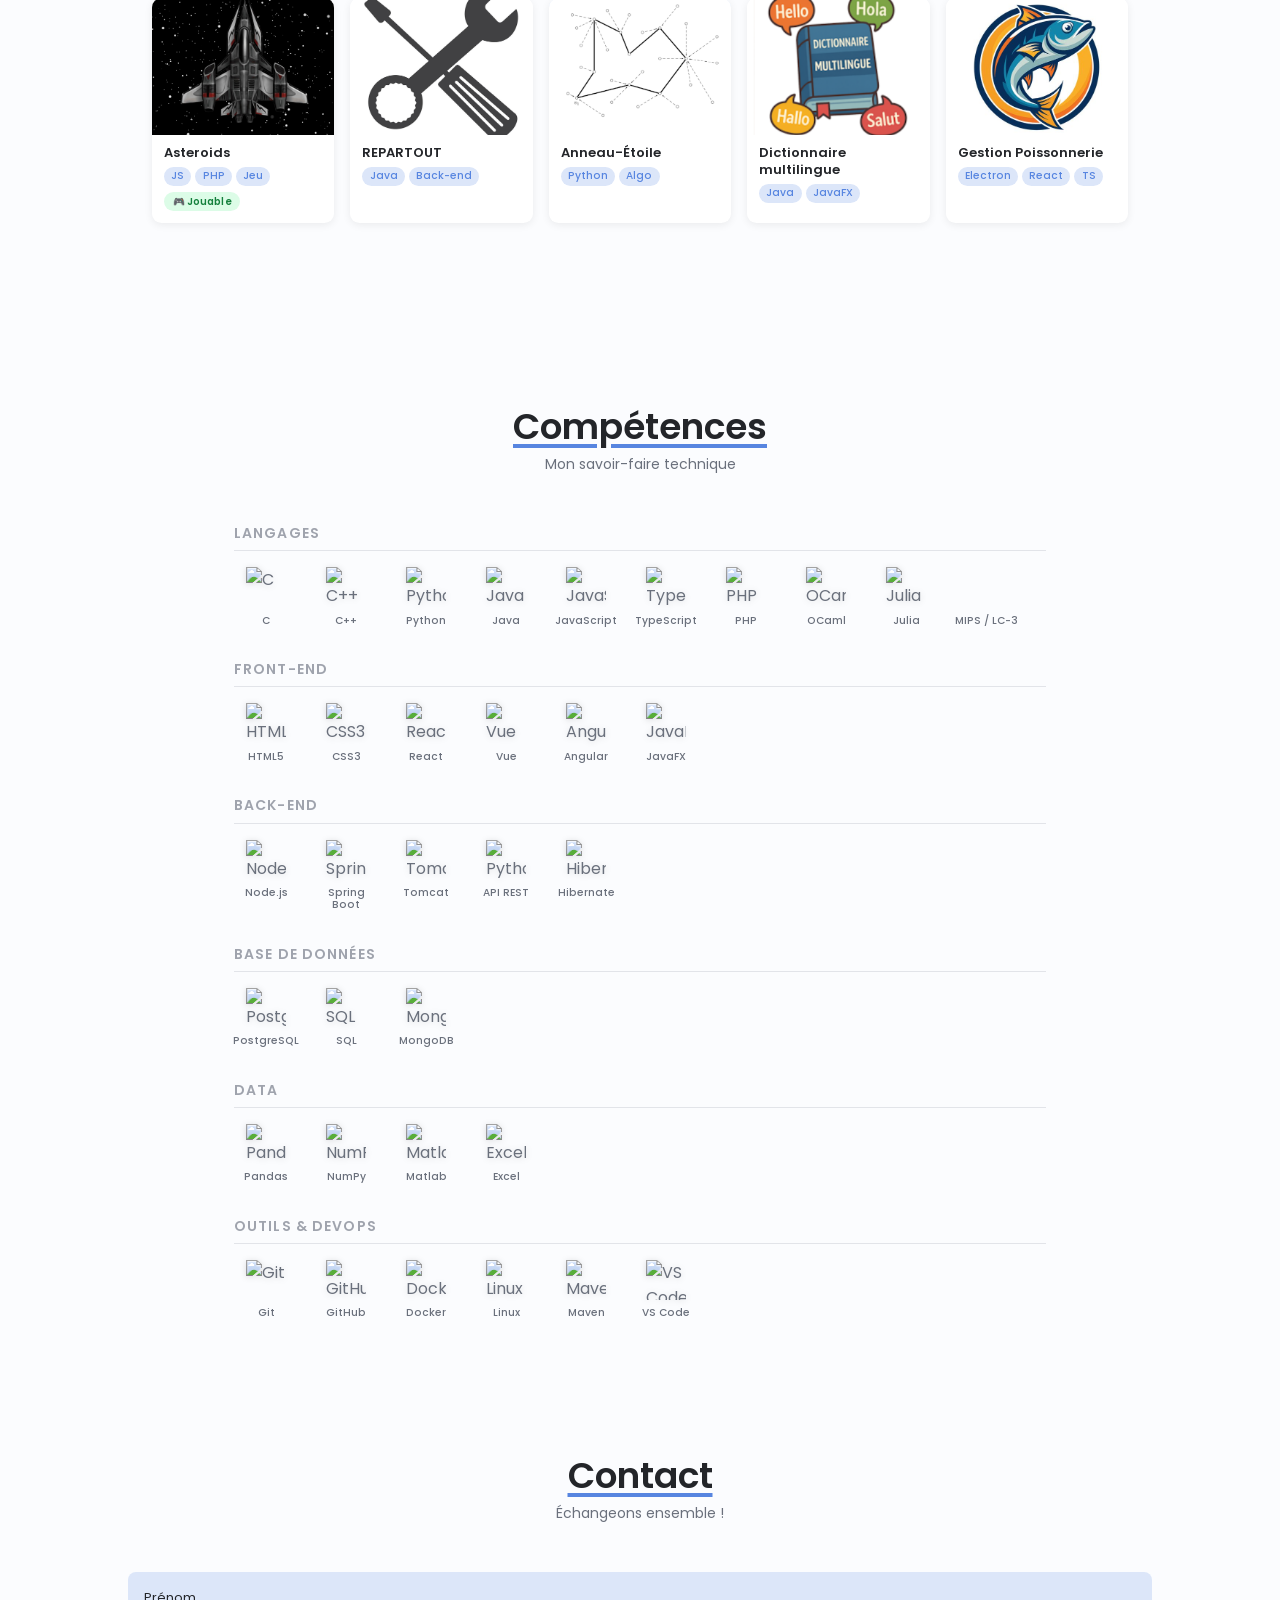
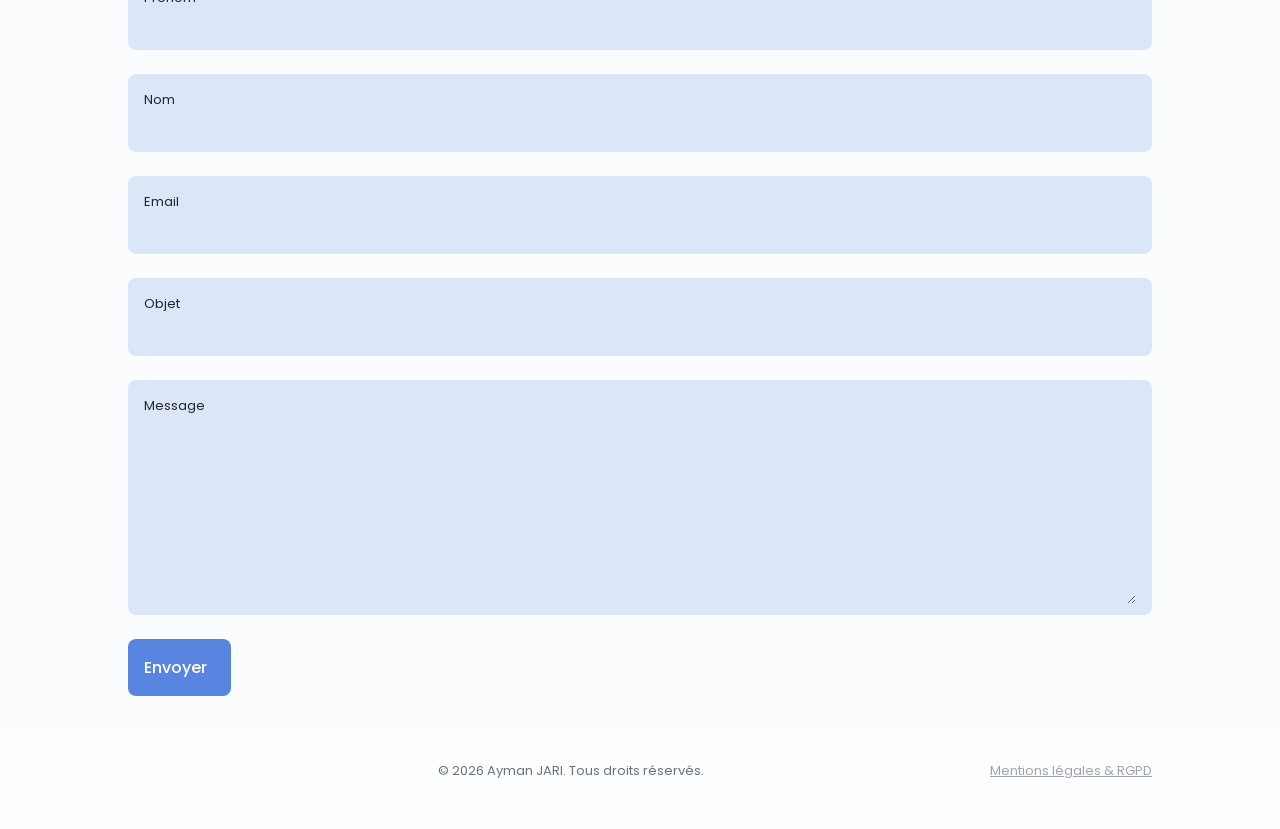
==== commit d2c611ab: "Update index.html" ====
--- a/index.html
+++ b/index.html
@@ -59,12 +59,26 @@
                         <img src="assets/img/photo.png" alt="Ayman JARI" class="accueil__photo" />
                     </div>
                     <div class="accueil__donnees">
+                        <span class="accueil__eyebrow"><i class="uil uil-location-point"></i> Sup Galilée · Île-de-France</span>
                         <h1 class="accueil__titre">Ayman JARI</h1>
                         <h3 class="accueil__soustitre">Étudiant Ingénieur Informatique</h3>
-                        <p class="accueil__description">À la recherche d'un stage de 2 à 4 mois à partir de mai 2026</p>
+                        <p class="accueil__description">Développement web, logiciel &amp; data. Je conçois des
+                            applications soignées, de l'algorithme bas niveau jusqu'à l'interface.</p>
+                        <span class="accueil__statut">
+                            <span class="accueil__statut-dot"></span>
+                            Disponible pour un stage · 2 à 4 mois dès mai 2026
+                        </span>
+                        <div class="accueil__cta">
+                            <a href="#projets" class="bouton">Voir mes projets <i class="uil uil-arrow-right bouton__icone"></i></a>
+                            <a href="#contact" class="bouton bouton--ghost">Me contacter <i class="uil uil-message bouton__icone"></i></a>
+                        </div>
                     </div>
                 </div>
             </div>
+            <a href="#propos" class="accueil__scroll" aria-label="Défiler vers le bas">
+                défiler
+                <i class="uil uil-angle-down"></i>
+            </a>
         </section>
         <!--==================== À PROPOS ====================-->
         <section class="propos section" id="propos">
@@ -1168,4 +1182,4 @@
     <script src="assets/js/main.js"></script>
 </body>
 
-</html>+</html>
